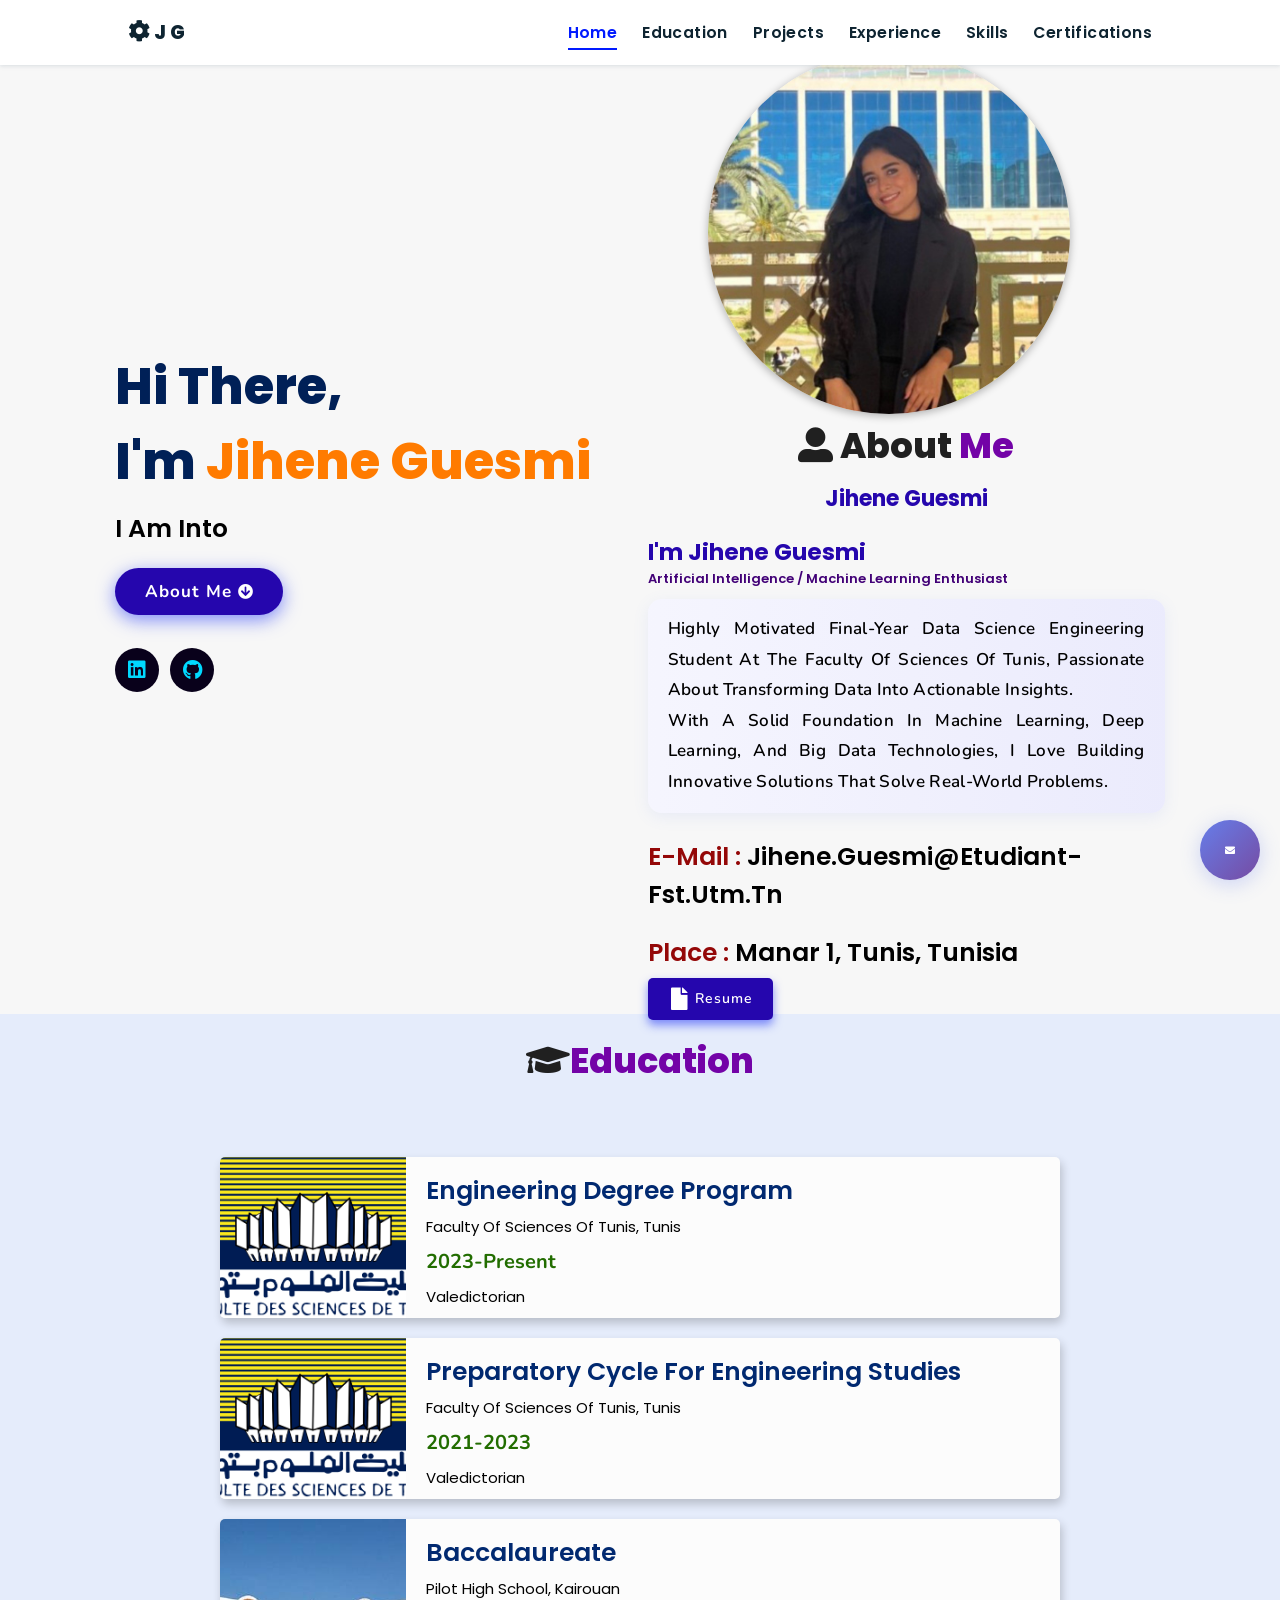
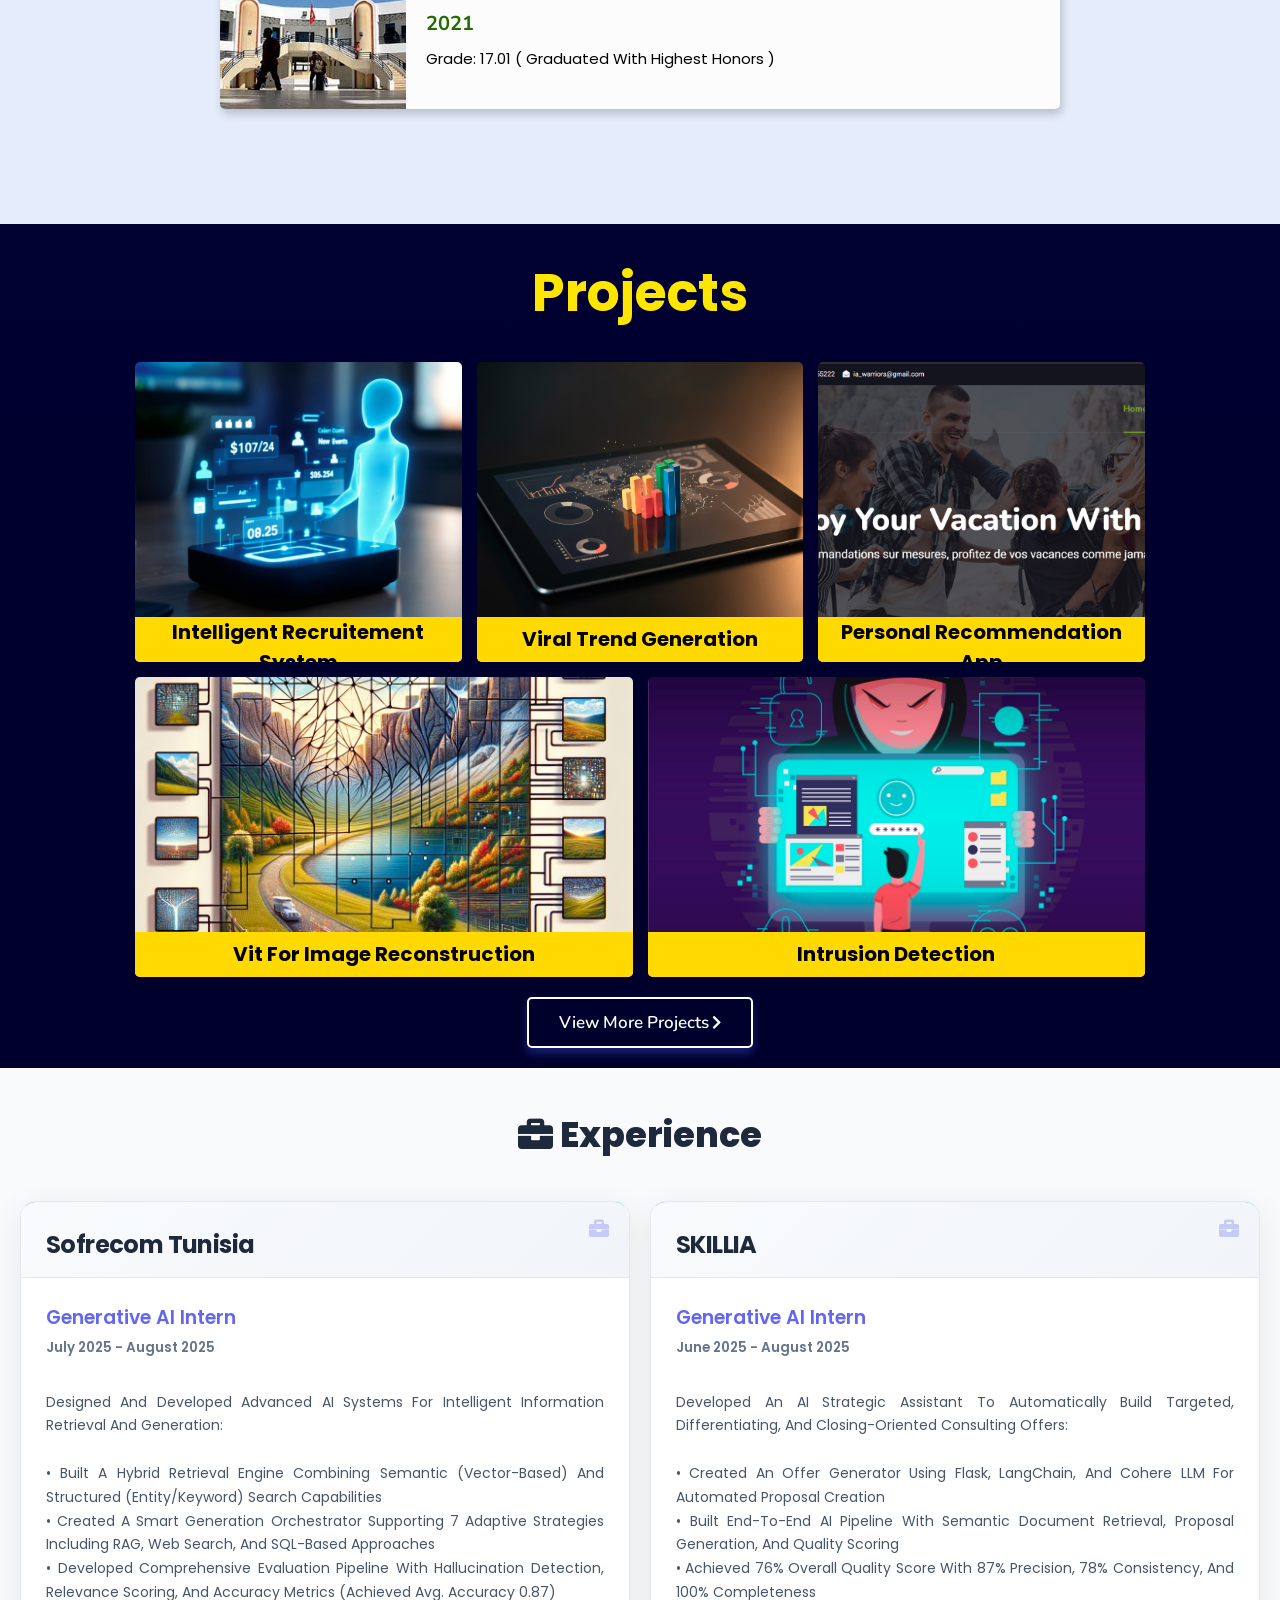
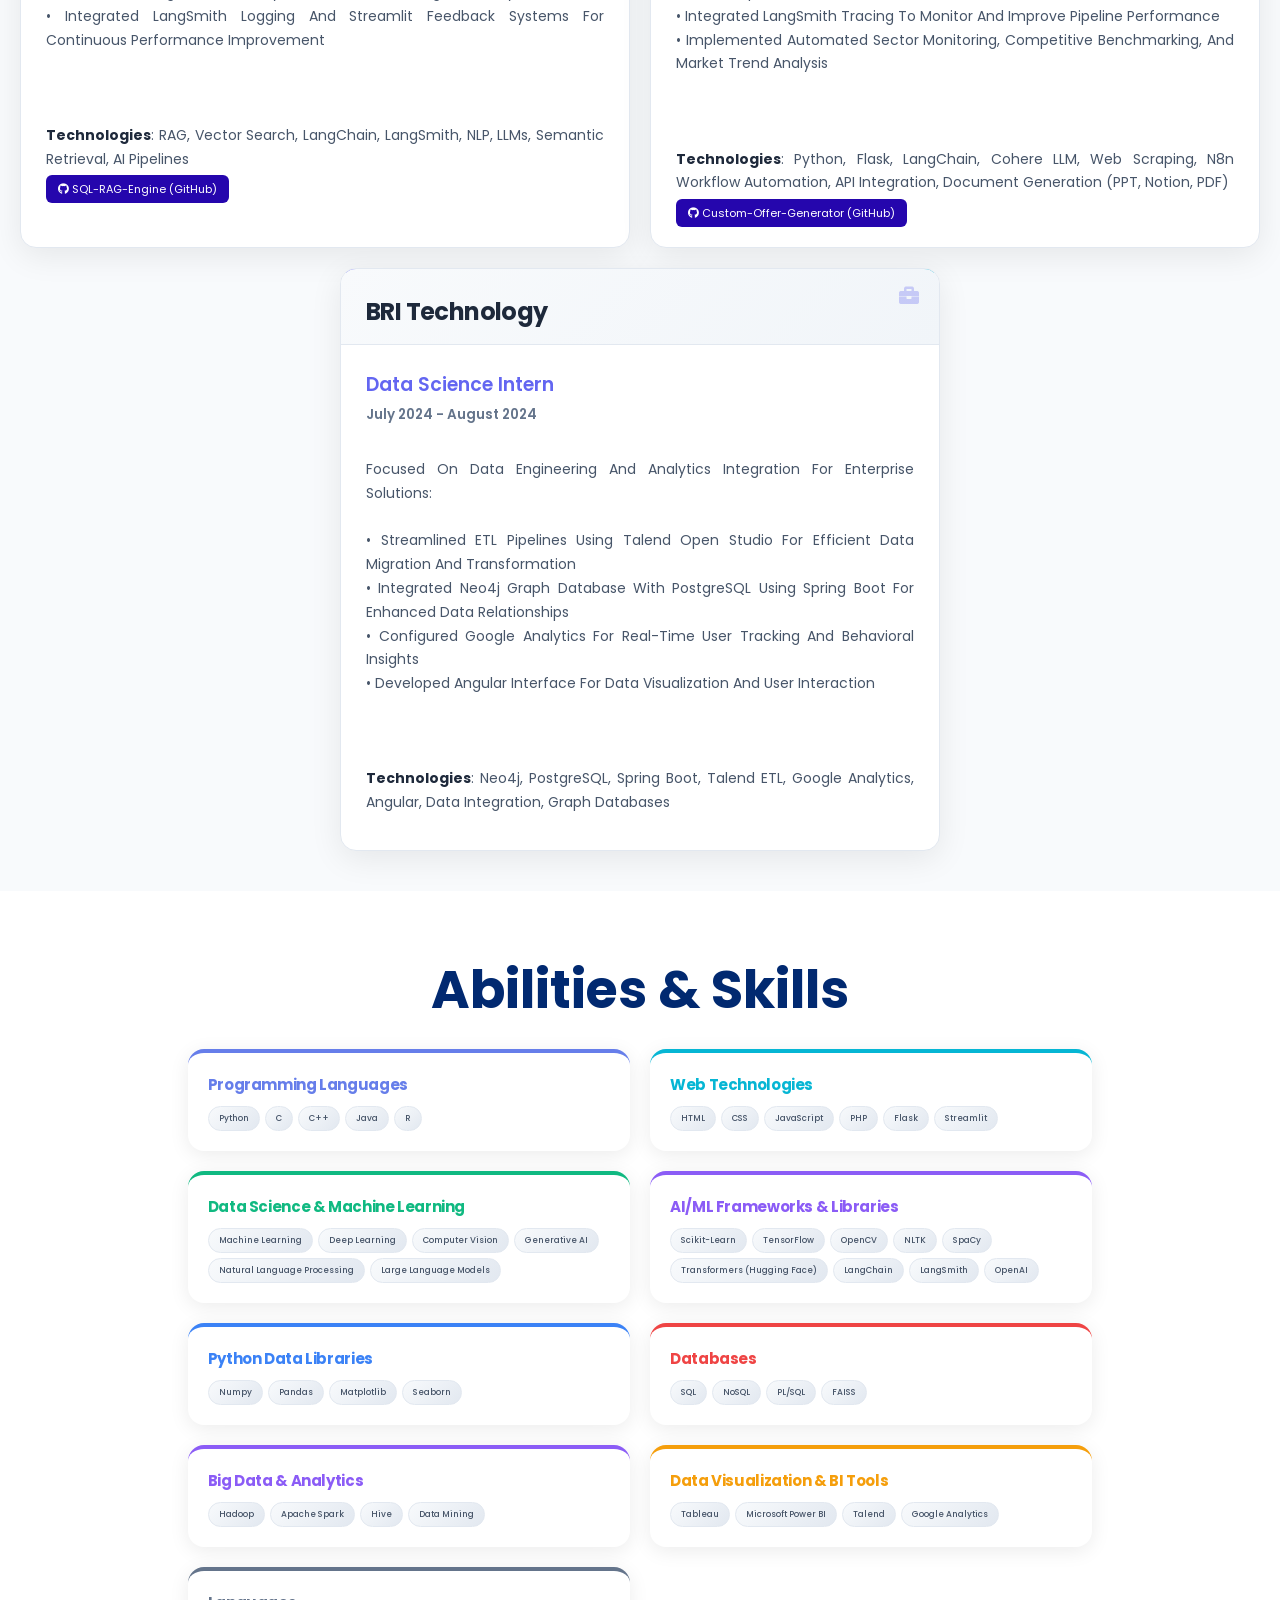
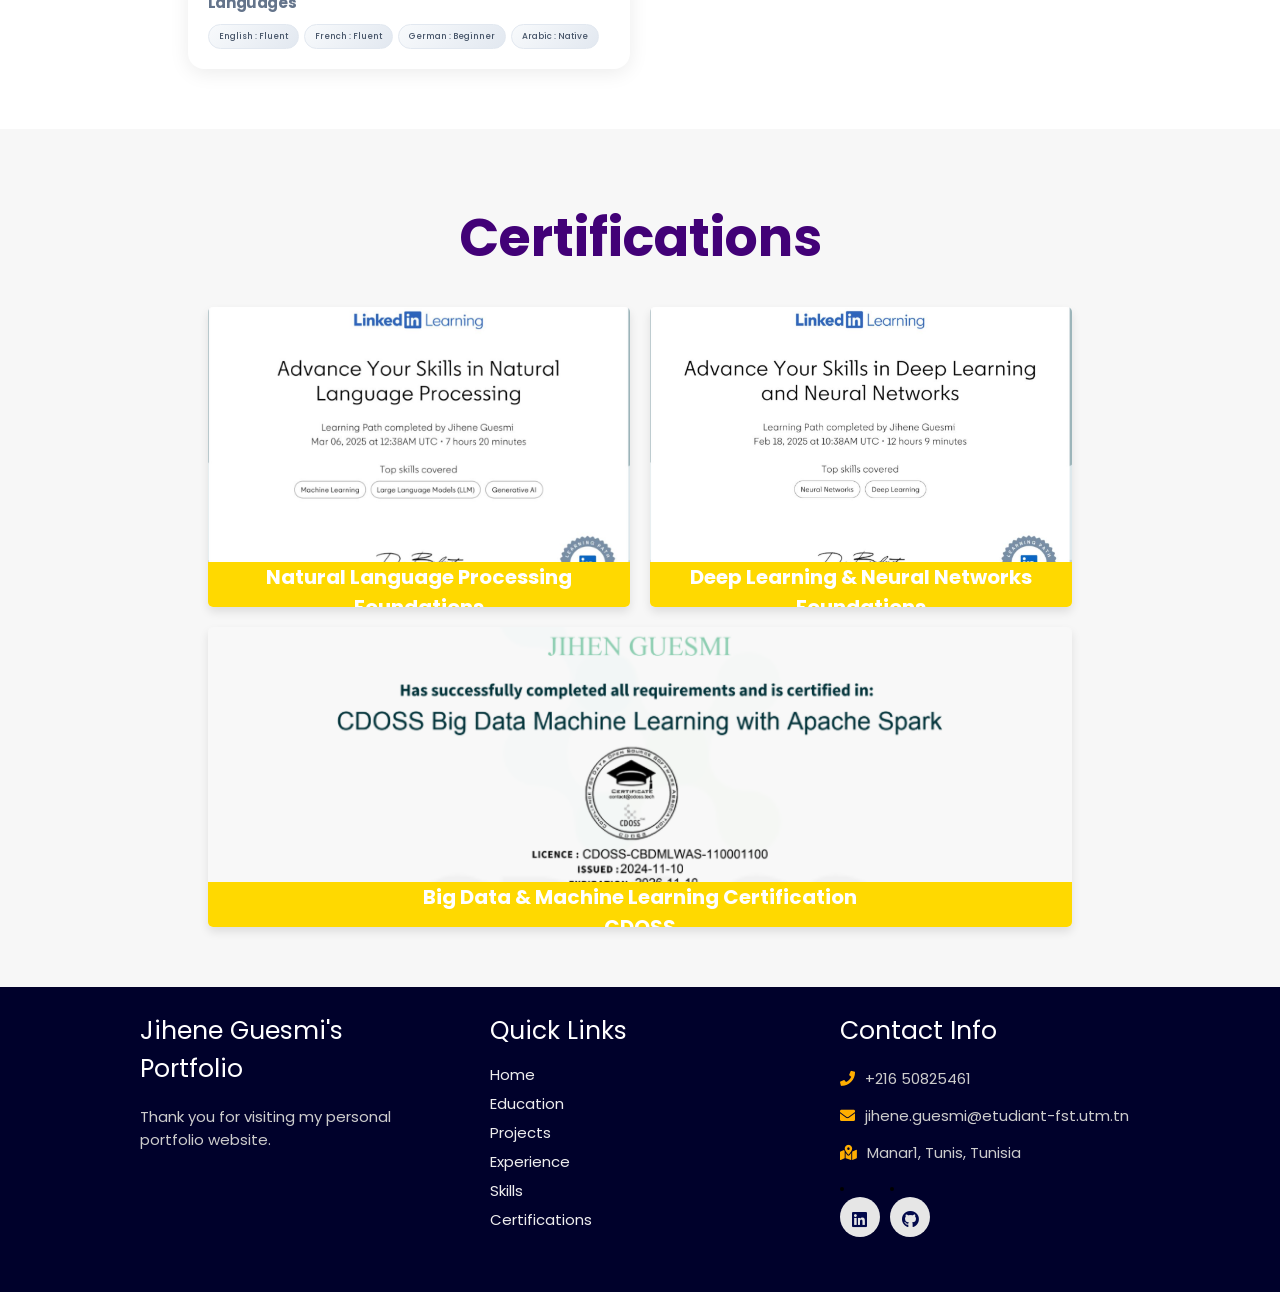
==== index.html @ 0aa4b125 "Initial commit: déploiement du portfolio" ====
<!DOCTYPE html>
<html lang="en">
<head>
    <meta charset="UTF-8">
    <meta http-equiv="X-UA-Compatible" content="IE=edge">
    <meta name="viewport" content="width=device-width, initial-scale=1.0">
    <meta name="keywords" content="jihene, portfolio, guesmi,Machine Learning , personal portfolio lifecodes, portfolio design, portfolio website, personal portfolio" />

    <link rel="stylesheet" href="./assets/css/style.css">     <!-- Custom CSS -->
    <link rel="stylesheet" href="https://cdnjs.cloudflare.com/ajax/libs/font-awesome/5.15.3/css/all.min.css" integrity="sha512-iBBXm8fW90+nuLcSKlbmrPcLa0OT92xO1BIsZ+ywDWZCvqsWgccV3gFoRBv0z+8dLJgyAHIhR35VZc2oM/gI1w==" crossorigin="anonymous" referrerpolicy="no-referrer" />
    <link id='favicon' rel="shortcut icon" href="./assets/images/hero.jpg" type="image/x-png">
    <title>Jihene Guesmi's Portfolio</title>
</head>



<!-- Google tag (gtag.js) Starts -->
<script async src="https://www.googletagmanager.com/gtag/js?id=G-JNBQXGQJJF"></script>
<script>
  window.dataLayer = window.dataLayer || [];
  function gtag(){dataLayer.push(arguments);}
  gtag('js', new Date());

  gtag('config', 'G-JNBQXGQJJF');
</script>
</head>
<body oncontextmenu="return false">
<!-- Google tag (gtag.js) Ends -->



<!-- navbar starts -->
<header>
  <a href="#" class="logo"><i class="fas fa-cog fa-pulse"></i> J G</a>
        <div id="menu" class="fas fa-bars"></div>
        <nav class="navbar">
            <ul>
            <li><a class="active" href="#home">Home</a></li>
            <li><a href="#education">Education</a></li>
            <li><a href="#projects">Projects</a></li>
            <li><a href="#experience">Experience</a></li>
            <li><a href="#skills">Skills</a></li>
            <li><a href="#certifications">Certifications</a></li>
            </ul>
        </nav>
</header>


<br><br>
<!-- hero section starts -->
<section class="home" id="home">
    <div id="particles-js"></div>
    <div class="content">
    <h2>Hi There,<br/> I'm<span> Jihene Guesmi</span></h2>
    <p>i am into <span class="typing-text"></span></p>
    <a href="#about" class="btn"><span>About Me</span>
      <i class="fas fa-arrow-circle-down"></i>
    </a>
    <div class="socials">
        <ul class="social-icons">
          <li><a class="linkedin" aria-label="LinkedIn" href="https://www.linkedin.com/in/jihene-guesmi-738944259/" target="_blank"><i class="fab fa-linkedin"></i></a></li> 
          <li><a class="github" aria-label="GitHub" href= "https://github.com/jiheneguesmi" target="_blank"><i class="fab fa-github"></i></a></li>
        </ul>
      </div>
    </div>
    <div class="floating-contact">
    <i class="fas fa-envelope"></i>
</div>
<div class="image">
    <img draggable="false" class="tilt" src="./assets/images/jihene.jpg" alt="Jihene Guesmi>
</div>
</section>
<!-- hero section ends -->



<!-- about section starts -->
<section class="about" id="about">
    <h2 class="heading"><i class="fas fa-user-alt"></i> About <span>Me</span></h2>
    <div class="row">
    <div class="image" style="display: flex; flex-direction: column; align-items: center;">
        <img draggable="false" class="tilt" src="./assets/images/hero.jpg" alt="" style="margin-bottom: 1rem;">
        <span class="fullname" style="font-size:2.2rem; font-weight:700; color:#2506ad; margin-bottom:1rem;">Jihene Guesmi</span>
    </div>
    <div class="content" style="display: flex; flex-direction: column;">
        <!-- Retirer le premier bouton Resume ici -->
        <h3 style="font-size:2.3rem; font-weight:700; color:#2506ad;">I'm <span>Jihene Guesmi</span></h3>
        <span class="tag" style="font-size:1.3rem; color:#420177; font-weight:600; margin-bottom:1rem;">Artificial Intelligence / Machine Learning Enthusiast</span>
        <p style="font-size:1.7rem; font-family:'Nunito',sans-serif; font-weight:600; text-align:justify; line-height:1.8; background:linear-gradient(90deg,rgba(245,245,255,0.9),rgba(230,230,255,0.7)); border-radius:14px; padding:1.5rem 2rem; box-shadow:0 4px 16px rgba(102,126,234,0.10); letter-spacing:0.02em;">
          Highly motivated final-year Data Science Engineering student at the Faculty of Sciences of Tunis, passionate about transforming data into actionable insights.<br>
          With a solid foundation in Machine Learning, Deep Learning, and Big Data technologies, I love building innovative solutions that solve real-world problems.
        </p>
        <div class="box-container" style="margin-top:1.5rem;">
            <div class="box">
              <p><span> E-mail : </span> jihene.guesmi@etudiant-fst.utm.tn</p>
              <p><span> Place : </span>Manar 1, Tunis, Tunisia</p>
              <div class="resumebtn" style="display: flex; justify-content: flex-start; align-items: center; margin-top: 1.2rem;">
                  <a href="./assets/pdf/JiheneGuesmi.pdf" target="_blank" class="btn" style="display: flex; align-items: center; gap: 0.7rem; padding: 1rem 2rem;">
                      <i class="fas fa-file" style="font-size: 2.2rem;"></i>
                      <span style="font-size:1.4rem;">Resume</span>
                  </a>
              </div>
            </div>
        </div>
    </div>
    </div>
</section>
<!-- about section ends -->



<!-- education section starts -->
<section class="education" id="education">
  <h1 class="heading"><i class="fas fa-graduation-cap"></i><span>Education</span></h1>
  <div class="box-container">

    <div class="box"><div class="image"><img src="./assets/images/educat/FST.png" alt=""></div><div class="content">
    <h3> Engineering Degree Program</h3><p> Faculty of Sciences of Tunis, Tunis</p>
    <h4>2023-Present</h4><p>Valedictorian</p></div></div>

    <div class="box"><div class="image"><img src="./assets/images/educat/FST.png" alt=""></div><div class="content">
    <h3>Preparatory Cycle for Engineering Studies</h3><p> Faculty of Sciences of Tunis, Tunis</p>
    <h4>2021-2023</h4><p>Valedictorian</p></div></div>
    
    <div class="box"><div class="image"><img src="./assets/images/educat/lpk2.jpg" alt=""></div><div class="content">
    <h3> Baccalaureate</h3><p>Pilot high school, Kairouan</p>
    <h4>2021</h4><p>Grade: 17.01 ( Graduated with Highest Honors )</p></div></div>

  </div>
</section>
<!-- education section ends -->



<!-- PROJECT SECTION STARTS -->
<section class="work", id="projects">
  <div class="container">
    <div class="heading">
      <h2><span>Projects</span></h2>
    </div>
    <div class="box-container">

      <!--Project-1-->
      <div class="box"><a href="https://github.com/jiheneguesmi/Intelligent-Recruitement-System" target="_blank">
      <img src=".\assets\images\projects\recruitement.jpg"alt=""></a><div class="content"><div class="tag">
      <h3>Intelligent Recruitement System</h3></div></div></div>



      
      <!--Project-9-->
      <div class="box"><a href="https://github.com/jiheneguesmi/trend_analysis"target="_blank">
      <img src=".\assets\images\projects\trend analysis.jpg" alt=""></a><div class="content"><div class="tag">
      <h3>Viral Trend Generation</h3></div></div></div>

            
      <!--Project-9-->
      <div class="box"><a href="https://github.com/jiheneguesmi/AI-powered-personal-recommendation-app" target="_blank">
        <img src=".\assets\images\projects\tourism.jpg" alt=""></a><div class="content"><div class="tag">
        <h3>Personal Recommendation app</h3></div></div></div>

      <!--Project-9-->
      <div class="box"><a href="https://github.com/jiheneguesmi/Vit-for-Image-Reconstruction" target="_blank">
        <img src=".\assets\images\projects\vit.jpg" alt=""></a><div class="content"><div class="tag">
        <h3>Vit for Image Reconstruction</h3></div></div></div>

      <!--Project-9-->
      <div class="box"><a href="https://github.com/jiheneguesmi/Intrusion-Detection-CIC-IDS2017" target="_blank">
        <img src=".\assets\images\projects\intrusion detection.jpg" alt=""></a><div class="content"><div class="tag">
        <h3>Intrusion Detection</h3></div></div></div>

    </div>
    <div class="viewall">
      <a href="https://github.com/jiheneguesmi"  target="_blank" class="btn"><span>View More Projects</span><i class="fas fa-chevron-right"></i></a>
    </div>
  </div>
</section>
<!-- work project section ends -->



<!-- Enhanced experience section with side-by-side layout -->
<section class="experience" id="experience">
  <h2 class="heading"><i class="fas fa-briefcase"></i> Experience </h2>
  
  <!-- Top Row - Side by Side -->
  <div class="experience-grid">
    <!-- Sofrecom Tunisia -->
    <div class="experience-card">
      <div class="content">
        <div class="tag">
          <h2>Sofrecom Tunisia</h2>
        </div>
        <div class="desc">
          <h3>Generative AI Intern</h3>
          <p>July 2025 - August 2025</p>
          <br>
          <p>Designed and developed advanced AI systems for intelligent information retrieval and generation:

• Built a hybrid retrieval engine combining semantic (vector-based) and structured (entity/keyword) search capabilities
• Created a smart generation orchestrator supporting 7 adaptive strategies including RAG, web search, and SQL-based approaches  
• Developed comprehensive evaluation pipeline with hallucination detection, relevance scoring, and accuracy metrics (achieved avg. accuracy 0.87)
• Integrated LangSmith logging and Streamlit feedback systems for continuous performance improvement

<br><br><b>Technologies</b>: RAG, Vector Search, LangChain, LangSmith, NLP, LLMs, Semantic Retrieval, AI Pipelines</p>
            <div style="margin-top:1rem;">
              <a href="https://github.com/jiheneguesmi/SQL-RAG-Engine" target="_blank" class="btn" style="font-size:1.1rem; padding:0.6rem 1.2rem; background:#2506ad; color:#fff; border-radius:6px; text-decoration:none;">
                <i class="fab fa-github"></i> SQL-RAG-Engine (GitHub)
              </a>
            </div>
        </div>
      </div>
    </div>

    <!-- SKILLIA -->
    <div class="experience-card">
      <div class="content">
        <div class="tag">
          <h2>SKILLIA</h2>
        </div>
        <div class="desc">
          <h3>Generative AI Intern</h3>
          <p>June 2025 - August 2025</p>
          <br>
          <p>Developed an AI Strategic Assistant to automatically build targeted, differentiating, and closing-oriented consulting offers:

• Created an Offer Generator using Flask, LangChain, and Cohere LLM for automated proposal creation
• Built end-to-end AI pipeline with semantic document retrieval, proposal generation, and quality scoring
• Achieved 76% overall quality score with 87% Precision, 78% Consistency, and 100% Completeness
• Integrated LangSmith tracing to monitor and improve pipeline performance
• Implemented automated sector monitoring, competitive benchmarking, and market trend analysis

<br><br><b>Technologies</b>: Python, Flask, LangChain, Cohere LLM, Web Scraping, N8n Workflow Automation, API Integration, Document Generation (PPT, Notion, PDF)</p>
            <div style="margin-top:1rem;">
              <a href="https://github.com/jiheneguesmi/Custom-offer-generator" target="_blank" class="btn" style="font-size:1.1rem; padding:0.6rem 1.2rem; background:#2506ad; color:#fff; border-radius:6px; text-decoration:none;">
                <i class="fab fa-github"></i> Custom-offer-generator (GitHub)
              </a>
            </div>
        </div>
      </div>
    </div>
  </div>

  <!-- Bottom Row - Centered -->
  <div class="experience-center">
    <div class="experience-card centered">
      <div class="content">
        <div class="tag">
          <h2>BRI Technology</h2>
        </div>
        <div class="desc">
          <h3>Data Science Intern</h3>
          <p>July 2024 - August 2024</p>
          <br>
          <p>Focused on data engineering and analytics integration for enterprise solutions:

• Streamlined ETL pipelines using Talend Open Studio for efficient data migration and transformation
• Integrated Neo4j graph database with PostgreSQL using Spring Boot for enhanced data relationships
• Configured Google Analytics for real-time user tracking and behavioral insights
• Developed Angular interface for data visualization and user interaction

<br><br><b>Technologies</b>: Neo4j, PostgreSQL, Spring Boot, Talend ETL, Google Analytics, Angular, Data Integration, Graph Databases</p>
        </div>
      </div>
    </div>
  </div>
</section>





<!-- Skills Section Starts -->
<section class="skills" id="skills">
  <div class="container" style="display: flex; flex-direction: column; align-items: center;">
    <div class="heading" style="text-align: center;">
      <h2 style="text-align: center;">Abilities <span>&</span> Skills</h2>
    </div>
    <div class="skills-matrix" style="width:100%;margin-top:2rem;">
      
      <!-- Programming Languages -->
      <div class="skill-category programming">
        <h3 style="color:#667eea;font-size:1.5rem;margin-bottom:1rem;">Programming Languages</h3>
        <div class="skill-list">
          <span class="skill-item">Python</span>
          <span class="skill-item">C</span>
          <span class="skill-item">C++</span>
          <span class="skill-item">Java</span>
          <span class="skill-item">R</span>
        </div>
      </div>

      <!-- Web Technologies -->
      <div class="skill-category tools" style="border-top-color:#06b6d4;">
        <h3 style="color:#06b6d4;font-size:1.5rem;margin-bottom:1rem;">Web Technologies</h3>
        <div class="skill-list">
          <span class="skill-item">HTML</span>
          <span class="skill-item">CSS</span>
          <span class="skill-item">JavaScript</span>
          <span class="skill-item">PHP</span>
          <span class="skill-item">Flask</span>
          <span class="skill-item">Streamlit</span>
        </div>
      </div>

      <!-- Data Science & Machine Learning -->
      <div class="skill-category data-science">
        <h3 style="color:#10b981;font-size:1.5rem;margin-bottom:1rem;">Data Science & Machine Learning</h3>
        <div class="skill-list">
          <span class="skill-item">Machine Learning</span>
          <span class="skill-item">Deep Learning</span>
          <span class="skill-item">Computer Vision</span>
          <span class="skill-item">Generative AI</span>
          <span class="skill-item">Natural Language Processing</span>
          <span class="skill-item">Large Language Models</span>
        </div>
      </div>

      <!-- AI/ML Frameworks & Libraries -->
      <div class="skill-category programming" style="border-top-color:#8b5cf6;">
        <h3 style="color:#8b5cf6;font-size:1.5rem;margin-bottom:1rem;">AI/ML Frameworks & Libraries</h3>
        <div class="skill-list">
          <span class="skill-item">Scikit-Learn</span>
          <span class="skill-item">TensorFlow</span>
          <span class="skill-item">OpenCV</span>
          <span class="skill-item">NLTK</span>
          <span class="skill-item">SpaCy</span>
          <span class="skill-item">Transformers (Hugging Face)</span>
          <span class="skill-item">LangChain</span>
          <span class="skill-item">LangSmith</span>
          <span class="skill-item">OpenAI</span>
        </div>
      </div>

      <!-- Python Data Libraries -->
      <div class="skill-category programming" style="border-top-color:#3b82f6;">
        <h3 style="color:#3b82f6;font-size:1.5rem;margin-bottom:1rem;">Python Data Libraries</h3>
        <div class="skill-list">
          <span class="skill-item">Numpy</span>
          <span class="skill-item">Pandas</span>
          <span class="skill-item">Matplotlib</span>
          <span class="skill-item">Seaborn</span>
        </div>
      </div>

      <!-- Databases -->
      <div class="skill-category databases">
        <h3 style="color:#ef4444;font-size:1.5rem;margin-bottom:1rem;">Databases</h3>
        <div class="skill-list">
          <span class="skill-item">SQL</span>
          <span class="skill-item">NoSQL</span>
          <span class="skill-item">PL/SQL</span>
          <span class="skill-item">FAISS</span>
        </div>
      </div>

      <!-- Big Data & Analytics -->
      <div class="skill-category tools" style="border-top-color:#8b5cf6;">
        <h3 style="color:#8b5cf6;font-size:1.5rem;margin-bottom:1rem;">Big Data & Analytics</h3>
        <div class="skill-list">
          <span class="skill-item">Hadoop</span>
          <span class="skill-item">Apache Spark</span>
          <span class="skill-item">Hive</span>
          <span class="skill-item">Data Mining</span>
        </div>
      </div>

      <!-- Data Visualization & BI Tools -->
      <div class="skill-category tools">
        <h3 style="color:#f59e0b;font-size:1.5rem;margin-bottom:1rem;">Data Visualization & BI Tools</h3>
        <div class="skill-list">
          <span class="skill-item">Tableau</span>
          <span class="skill-item">Microsoft Power BI</span>
          <span class="skill-item">Talend</span>
          <span class="skill-item">Google Analytics</span>
        </div>
      </div>

      <!-- Languages -->
      <div class="skill-category databases" style="border-top-color:#64748b;">
        <h3 style="color:#64748b;font-size:1.5rem;margin-bottom:1rem;">Languages</h3>
        <div class="skill-list">
          <span class="skill-item">English : Fluent</span>
          <span class="skill-item">French : Fluent</span>
          <span class="skill-item">German : Beginner</span>
          <span class="skill-item">Arabic : Native</span>
        </div>
      </div>

    </div>
  </div>
</section>
<!-- skills section ends -->
<!-- certifications section starts -->
<section class="skills work certification" id="certifications">
  <div class="container">
    <div class="heading">
      <h2>certifications</h2>
    </div>
    <div class="box-container" style="display: flex; flex-wrap: wrap; gap: 2rem; justify-content: center;">
      <!--Certification 1-->
      <div class="box">
        <a href="https://www.linkedin.com/learning/certificates/9f26e91c3cee7f1159289b1be3dbebd06b52930a010faca6758e50474857df27?u=2153100" target="_blank">
          <img src=".\assets\images\NLP.png" alt="NLP">
        </a>
        <div class="content">
          <div class="tag">
            <h3>Natural Language Processing Foundations<br>LinkedIn Learning</h3>
          </div>
        </div>
      </div>
      <!--Certification 2-->
      <div class="box">
        <a href="https://www.linkedin.com/learning/certificates/c7b5ffead3f75844a4c30079a19d2712befa943c8db8caff0599a89ea7111cc0?u=2153100" target="_blank">
          <img src=".\assets\images\DL and NN.png" alt="DL and NN">
        </a>
        <div class="content">
          <div class="tag">
            <h3>Deep Learning & Neural Networks Foundations<br>LinkedIn Learning</h3>
          </div>
        </div>
      </div>
      <!--Certification 3-->
      <div class="box">
        <a href="https://mail.google.com/mail/u/0/#search/cdoss/FMfcgzQXKDZnsSjtXdvxgPwvSZtkSRxG?projector=1&messagePartId=0.1" target="_blank">
          <img src=".\assets\images\cdoss.png" alt="Big Data ML">
        </a>
        <div class="content">
          <div class="tag">
            <h3>Big Data & Machine Learning Certification<br>CDOSS</h3>
          </div>
        </div>
      </div>
    </div>
  </div>
</section>
<!-- certifications section ends -->

<!-- footer section starts -->
<section class="footer">

  <div class="box-container">

      <div class="box">
          <h3>Jihene Guesmi's Portfolio</h3>
          <p>Thank you for visiting my personal portfolio website. <br/> <br/>  </p>
      </div>

      <div class="box">
          <h3>quick links</h3>
          <a class="active" href="#home">Home</a>
          <a href="#education">Education</a>
          <a href="#projects">Projects</a>
          <a href="#experience">Experience</a>
          <a href="#skills">Skills</a>
          <a href="#certifications">Certifications</a>
      </div>
      
      <div class="box">
          <h3>contact info</h3>
          <p> <i class="fas fa-phone"></i>+216 50825461</p>
          <p> <i class="fas fa-envelope"></i>jihene.guesmi@etudiant-fst.utm.tn</p>
          <p> <i class="fas fa-map-marked-alt"></i>Manar1, Tunis, Tunisia</p>
          <div class="share">
            <li><a class="linkedin" aria-label="LinkedIn" href="https://www.linkedin.com/in/jihene-guesmi-738944259/" target="_blank"><i class="fab fa-linkedin"></i></a></li> 
            <li><a class="github" aria-label="GitHub" href= "https://github.com/jiheneguesmi" target="_blank"><i class="fab fa-github"></i></a></li>
            
          </div>
      </div>
  </div>
</section>
<!-- footer section ends -->



<!-- scroll top btn -->
<a href="#home" aria-label="ScrollTop" class="fas fa-angle-up" id="scroll-top"></a>
<!-- scroll back to top -->


<!-- ==== ALL MAJOR JAVASCRIPT CDNS STARTS ==== -->
<!-- jquery cdn -->
<script src="https://cdnjs.cloudflare.com/ajax/libs/jquery/3.6.0/jquery.min.js" integrity="sha512-894YE6QWD5I59HgZOGReFYm4dnWc1Qt5NtvYSaNcOP+u1T9qYdvdihz0PPSiiqn/+/3e7Jo4EaG7TubfWGUrMQ==" crossorigin="anonymous" referrerpolicy="no-referrer"></script>

<!-- typed.js cdn -->
<script src="https://cdnjs.cloudflare.com/ajax/libs/typed.js/2.0.5/typed.min.js" integrity="sha512-1KbKusm/hAtkX5FScVR5G36wodIMnVd/aP04af06iyQTkD17szAMGNmxfNH+tEuFp3Og/P5G32L1qEC47CZbUQ==" crossorigin="anonymous" referrerpolicy="no-referrer"></script>

<!-- particle.js links -->
<script src="./assets/js/particles.min.js"></script>
<script src="./assets/js/app.js"></script>

<!-- vanilla tilt.js links -->
<script src="https://cdnjs.cloudflare.com/ajax/libs/vanilla-tilt/1.7.0/vanilla-tilt.min.js" integrity="sha512-SttpKhJqONuBVxbRcuH0wezjuX+BoFoli0yPsnrAADcHsQMW8rkR84ItFHGIkPvhnlRnE2FaifDOUw+EltbuHg==" crossorigin="anonymous" referrerpolicy="no-referrer"></script>

<!-- scroll reveal anim -->
<script src="https://unpkg.com/scrollreveal"></script>

<script
      type="text/javascript"
      src="https://cdn.jsdelivr.net/npm/emailjs-com@3/dist/email.min.js"
    ></script>

<!-- ==== ALL MAJOR JAVASCRIPT CDNS ENDS ==== -->

<script src="./assets/js/script.js"></script>

</body>
</html>
</html>
<script src="./assets/js/script.js"></script>

</body>
</html>
</html>
---- assets/css/style.css ----
@import url("https://fonts.googleapis.com/css2?family=Poppins:wght@400;600;700&display=swap");
@import url("https://fonts.googleapis.com/css2?family=Nunito:ital,wght@0,300;0,400;0,600;0,700;1,300;1,400&display=swap");

* {
  margin: 0;
  padding: 0;
  box-sizing: border-box;
  text-decoration: none;
  outline: none;
  border: none;
  text-transform: capitalize;
  transition: all 0.1s linear;
}
html {
  font-size: 62.5%;
  overflow-x: hidden;
  scroll-behavior: smooth;
}
body {
  background: #f7f7f7;
  font-family: "Poppins", sans-serif;
}

*::selection {
  background: #2b3dda;
  color: #fff;
}
.box1{
  width: 300px;
  height : 300px;
}
.certification{
  background: #f7f7f7 !important;
}
.certification h2{
  color:#420177 !important;
}
html {
  font-size: 62.5%;
  overflow-x: hidden;
}
html::-webkit-scrollbar {
  width: 0.8rem;
}
html::-webkit-scrollbar-track {
  background: rgb(235, 202, 245);
}
html::-webkit-scrollbar-thumb {
  background: #420177;
}

/* pre loader start */
.loader-container {
  position: fixed;
  top: 0;
  left: 0;
  z-index: 10000;
  background: #e6eff1;
  display: flex;
  align-items: center;
  justify-content: center;
  height: 100%;
  width: 100%;
}
.loader-container.fade-out {
  top: -120%;
}
/* pre loader end */
.titre{
  font-size: 25px;;
}
/* navbar starts */
header {
  position: fixed;
  top: 0;
  left: 0;
  right: 0;
  z-index: 1000;
  display: flex;
  justify-content: center;
  align-items: center;
  justify-content: space-between;
  padding: 1.7rem 10%;
  height: 6.5rem;
  background-color: #fff;
  box-shadow: 0 1px 4px rgba(146, 161, 176, 0.3);
}
section {
  min-height: 100vh;
  padding: 2rem 9%;
}
.heading {
  font-size: 3.5rem;
  color: rgb(32, 32, 32);
  font-weight: 800;
  text-align: center;
}
.heading span {
  color: rgb(115, 3, 167);
}
header .logo {
  font-size: 1.9rem;
  font-weight: 800;
  text-decoration: none;
  color: #0e2431;
}
header .logo i {
  font-size: 2.2rem;
}
header .logo:hover {
  color: #fc8c05;
}
header .navbar ul {
  list-style: none;
  display: flex;
  justify-content: center;
  align-items: center;
}
header .navbar li {
  margin-left: 2.5rem;
}
header .navbar ul li a {
  font-size: 1.57rem;
  color: #0e2431;
  font-weight: 600;
  text-decoration: none;
  letter-spacing: 0.04rem;
  transition: 0.2s;
}
header .navbar ul li a.active,
header .navbar ul li a:hover {
  color: #011aff;
  border-bottom: 0.2rem solid #011aff;
  padding: 0.5rem 0;
}
/* navbar ends */

/* hamburger icon starts*/
#menu {
  font-size: 3rem;
  cursor: pointer;
  color: rgb(24, 2, 63);
  display: none;
}

.certifications {
  min-height: 90vh;
  background: #fff;;
}
.certifications h2 {
  color:#012970;
}
.certifications .heading span {
  color: #012970;
}
.certifications .container {
  color: #fff;
  border-radius: 1rem;
  padding: 2rem;
  width: 90%;
  margin: auto;
  margin-top: 2rem;
}
@media (max-width: 768px) {
  #menu {
    display: block;
  }
  header .navbar {
    position: fixed;
    top: 6.5rem;
    right: -120%;
    width: 75%;
    height: 100%;
    text-align: left;
    align-items: flex-start;
    background-color: #0e0f31;
  }
  header .navbar ul {
    flex-flow: column;
    padding: 1rem;
  }
  header .navbar ul li {
    text-align: center;
    width: 100%;
    margin: 1rem 0;
    border-radius: 0.5rem;
    width: 26rem;
  }
  header .navbar ul li a {
    display: block;
    padding: 1rem;
    text-align: left;
    color: #ffffff;
    font-size: 2rem;
  }
  header .navbar ul li a.active,
  header .navbar ul li a:hover {
    padding: 1rem;
    color: #fff;
    border-radius: 0.5rem;
    border-bottom: 0.5rem solid #011aff;
  }
  .fa-times {
    transform: rotate(180deg);
  }
  header .navbar.nav-toggle {
    right: 0;
  }
}
/* hamburger icon ends */

/* hero section starts*/
.home {
  position: relative;
  display: flex;
  flex-wrap: wrap;
  gap: 1.5rem;
  min-height: 100vh;
  align-items: center;
}
.home #particles-js {
  position: absolute;
  top: 0;
  left: 0;
  height: 100%;
  width: 100%;
}
.home::before {
  content: "";
  position: absolute;
  top: 0;
  left: 0;
  height: 100%;
  width: 100%;
}
.home .content {
  flex: 1 1 40rem;
  padding-top: 1rem;
  z-index: 1;
}
.home .image {
  flex: 1 1 40rem;
  z-index: 1;
}
.home .image img {
  width: 70%;
  margin-left: 6rem;
  border-radius: 50%;
  box-shadow: 0 2px 8px rgba(0, 0, 0, 0.3);
  cursor: pointer;
}
.home .image img:hover {
  box-shadow: 0 5px 15px rgba(0, 0, 0, 0.5);
}
.home .content h2 {
  font-size: 5rem;
  font-weight: 800;
  color: #002057;
}
.home .content h2 span {
  font-size: 5rem;
  font-weight: 800;
  color: #ff7b00;
}
.home .content p {
  font-size: 2.5rem;
  color: #000;
  font-weight: 600;
  padding: 1rem 0;
}
.home .content p span {
  font-size: 2.5rem;
  color: rgb(148, 8, 8);
  font-weight: 600;
  padding: 1rem 0;
}
.home .btn {
  margin-top: 1rem;
  position: absolute;
  line-height: 0;
  padding: 1.6rem 3rem;
  border-radius: 4em;
  transition: 0.5s;
  color: #fff;
  background: #2506ad;
  box-shadow: 0px 5px 18px rgba(48, 68, 247, 0.6);
  font-family: "Nunito", sans-serif;
}
.home .btn span {
  font-weight: 700;
  font-size: 1.7rem;
  letter-spacing: 0.1rem;
}
.home .btn i {
  margin-left: 0.3rem;
  font-size: 1.5rem;
  transition: 0.3s;
}
.home .btn:hover {
  background: #1a047e;
}
.home .btn:hover i {
  transform: translateX(5px);
}
/* social icons start */
.socials {
  position: relative;
  margin-top: 9rem;
}
.socials .social-icons {
  padding-left: 0;
  margin-bottom: 0;
  list-style: none;
}
.socials .social-icons li {
  display: inline-block;
  margin-bottom: 14px;
}
.social-icons a {
  font-size: 2rem;
  display: inline-block;
  line-height: 44px;
  color: #00d9ff;
  background-color: #09011b;
  width: 44px;
  height: 44px;
  text-align: center;
  margin-right: 8px;
  border-radius: 100%;
  -webkit-transition: all 0.2s linear;
  -o-transition: all 0.2s linear;
  transition: all 0.2s linear;
}
.social-icons a:active,
.social-icons a:focus,
.social-icons a:hover {
  color: #fff;
  background-color: #0685da;
}
.social-icons a.github:hover {
  background-color: #0e0e0e;
}
.social-icons a.twitter:hover {
  background-color: #00aced;
}
.social-icons a.linkedin:hover {
  background-color: #007bb6;
}
.social-icons a.dev:hover {
  background-color: #070707;
}
.social-icons a.instagram:hover {
  background-color: #ee00da;
}
/* social icons end */

/* hero media queries starts*/
@media (max-width: 450px) {
  .home .btn {
    margin: 4rem 0;
  }
  .socials {
    margin-top: 12rem;
  }
  .home .image img {
    margin-top: -12rem;
  }
  .home .content p {
    font-size: 2.2rem;
  }
  .home .content p span {
    font-size: 2.2rem;
  }
}
/* hero media queries ends*/
/* hero section end */

/* about section starts */
.about {
  background: rgb(255, 255, 255);
}
.about .row {
  display: flex;
  flex-direction: row;
  gap: 2rem;
  flex-wrap: wrap;
  padding: 4rem;
}
.about .row .image {
  text-align: center;
  flex: 1 1 35rem;
}
.about .row .image img {
  margin: 4rem;
  width: 30rem;
  height: auto;
  border-radius: 5%;
  transition: 0.3s;
  cursor: pointer;
}
.about .row .image img:hover {
  mix-blend-mode: normal;
}
.about .row .content {
  flex: 1 1 45rem;
  padding: 3rem;
}
.about .row .content h3 {
  color: rgb(27, 27, 27);
  font-size: 3.0rem;
}
.about .row .content h3 span {
  color:#2506ad;
}
.about .row .content .tag {
  font-size: 1.4rem;
  color: #020133;
  font-weight: 600;
  margin-top: 1rem;
}
.about .row .content p {
  font-size: 1.8rem;
  margin-top: 1.5rem;
  font-family: "Nunito";
  font-weight: 600;
  text-transform: none;
  text-align: justify;
  text-justify: inter-word;
}
.about .row .content .box-container {
  display: flex;
  flex-wrap: wrap;
  gap: 1.5rem;
  font-family: "Nunito";
  font-weight: 600;
}
.about .row .content .box-container .box p {
  text-transform: none;
}
.about .row .content .box-container .box p span {
  color: #011aff;
}
.resumebtn {
  margin-top: 6rem;
}
.resumebtn .btn {
  padding: 1.7rem 3rem;
  border-radius: 0.5em;
  transition: 0.3s;
  color: #fff;
  background: #2506ad;
  box-shadow: 0px 5px 10px rgba(48, 68, 247, 0.6);
  font-family: "Nunito", sans-serif;
}
.resumebtn .btn span {
  font-weight: 600;
  font-size: 1.8rem;
  letter-spacing: 0.1rem;
}
.resumebtn .btn i {
  margin-left: 0.3rem;
  font-size: 1.2rem;
  transition: 0.3s;
}
.resumebtn .btn:hover {
  background: #1a047e;
}
.resumebtn .btn:hover i {
  transform: translateX(5px);
}
/* about media queries starts*/
@media screen and (max-width: 600px) {
  .about .row .image {
    margin-top: 2rem;
  }
  .about .row .image img {
    margin: 0 auto;
    width: 80%;
    mix-blend-mode: normal;
  }
  .about .row {
    padding: 0.5rem;
    margin-bottom: 7rem;
  }
  .about .row .content {
    padding: 1rem;
  }
  .about .row .content .box-container {
    gap: 0;
  }
}
/* about media queries ends*/
/* about section ends */

/* skills section starts */
.skills {
  min-height: 90vh;
  background: #fff;;
}
.skills h2 {
  color:#012970;
}
.skills .heading span {
  color: #012970;
}
.skills .container {
  color: #fff;
  border-radius: 1rem;
  padding: 2rem;
  width: 90%;
  margin: auto;
  margin-top: 2rem;
}
        .skill-category h3 {
          font-size: 2.2rem;
          font-weight: 700;
          color: #0f172a;
          letter-spacing: -0.025em;
          flex: 1;
        }

        .skill-list {
          display: flex;
          flex-wrap: wrap;
          gap: 1.2rem;
        }

.skill-item {
          background: linear-gradient(135deg, #f8fafc 0%, #f1f5f9 100%);
          color: #334155;
          padding: 1.2rem 2rem;
          border-radius: 25px;
          font-size: 1.4rem;
          font-weight: 600;
          border: 1px solid #e2e8f0;
          transition: all 0.25s ease;
          position: relative;
          overflow: hidden;
          cursor: default;
        }

.skill-item:hover {
  background: linear-gradient(135deg, #667eea 0%, #764ba2 100%);
  color: white;
  transform: translateY(-2px);
}
.skill-list {
  display: flex;
  flex-wrap: wrap;
  gap: 0.5rem;
  margin-top: 1rem;
}
/* skills media queries starts*/
@media screen and (max-width: 600px) {
  .skills .container {
    padding: 0;
    margin: 0;
  }
  .skills .container .row {
    grid-template-columns: repeat(2, 1fr);
    margin: 1rem;
    padding: 2rem 0.2rem 2rem 0.2rem;
    gap: 1rem;
  }
  .skills .container {
    margin-top: 5px;
    width: 100%;
  }
}
@media (max-width: 1200px) {
  .skills-matrix {
    grid-template-columns: repeat(2, 1fr);
  }
}
@media (max-width: 900px) {
  .skills-matrix {
    grid-template-columns: 1fr;
  }
}
/* skills media queries ends*/
/* skills section ends */

/* education section starts */
.education {
  background: #e5ecfb;
  min-height: 90vh;
}
.education .qoute {
  font-size: 1.5rem;
  text-align: center;
  font-family: "Nunito", sans-serif;
  font-weight: 600;
  margin-top: 0.5rem;
}
.education .box-container {
  display: flex;
  flex-wrap: wrap;
  justify-content: center;
  align-items: center;
  flex-direction: column;
  padding-bottom: 5rem;
  padding-top: 5rem;
}
.education .box-container .box {
  display: flex;
  flex-direction: row;
  width: 80%;
  border-radius: 0.5rem;
  box-shadow: 0.2rem 0.5rem 1rem rgba(0, 0, 0, 0.2);
  text-align: center;
  position: relative;
  margin-top: 2rem;
  overflow: hidden;
  transition: 0.3s;
  background: rgb(252, 252, 252);
}
.education .box-container .box:hover {
  transform: scale(1.03);
  box-shadow: 1rem 0.5rem 1.2rem rgba(0, 0, 0, 0.3);
}
.education .box-container .box .image {
  flex: 1 1 20rem;
  width: 100%;
}
.education .box-container .box img {
  object-fit: cover;
  position: relative;
  width: 100%;
  height: 100%;
}
.education .box-container .box .content {
  position: relative;
  display: flex;
  flex-direction: column;
  padding: 1rem;
  flex-wrap: wrap;
  flex: 1 1 70rem;
}
.education .box-container .box .content h3 {
  font-size: 2.5rem;
  color: #012970;
  padding: 0.5rem 0;
  font-weight: 600;
  text-align: left;
  margin-left: 1rem;
}
.education .box-container .box .content p {
  font-size: 1.5rem;
  margin-left: 1rem;
  text-align: left;
}
.education h4 {
  font-size: 2rem;
  color: rgb(34, 109, 0);
  text-align: left;
  margin: 1rem;
  font-family: "Nunito", sans-serif;
  font-weight: 700;
}

/* education media queries starts*/
@media screen and (max-width: 600px) {
  .education .box-container .box {
    flex-direction: column;
    width: 100%;
  }
  .education .box-container .box .image {
    width: 100%;
    height: 25rem;
  }
  .education .box-container .box img {
    width: 100%;
  }
  .education .box-container .box .content {
    position: relative;
    display: flex;
    flex-direction: column;
    padding: 1rem;
    flex-wrap: wrap;
    flex: 0;
  }
  .education .btns {
    margin-top: 2rem;
    margin-left: 1rem;
    margin-right: 1rem;
    flex-wrap: wrap;
  }
}
/* education media queries ends*/
/* education section ends */

/* work section starts */
.work {
  /* background: #010124; */
  background: linear-gradient(to bottom, #000031, #00002c);
  min-height: 90vh;
}
.work h2 {
  color: #fff;
  padding: 1rem;
}
.work .heading span {
  color: rgb(255, 230, 0);
}
.work .box-container {
  display: flex;
  flex-wrap: wrap;
  gap: 1.5rem;
  margin: 2rem;
}
.work .box-container .box  {
  flex: 1 1 30rem;
  border-radius: 0.5rem;
  box-shadow: 0 0.5rem 1rem rgba(0, 0, 0, 0.1);
  position: relative;
  overflow: hidden;
  height: 30rem;
  padding-bottom:2rem;
}
.work .box-container .box img {
  height: 100%;
  width: 100%;
  object-fit: cover;
}
.work .box-container .box .content {
  height: 100%;
  width: 100%;
  position: absolute;
  top: 85%;
  left: 0;
  background: rgba(255, 255, 255, 0.9);
  display: flex;
  flex-direction: column;
}
.work .box-container .box .content .tag {
  display: flex;
  flex-direction: row;
  align-items: center;
  height: 4.5rem;
  width: 100%;
  background: #ffd900;
}
.work .box-container .box .content .tag h3 {
  font-size: 2rem;
  text-align: center;
  margin: auto;
}
.work .box-container .box:hover .content {
  top: 100%;
}
.work .desc {
  margin: 2rem;
  display: flex;
  flex-direction: column;
  justify-content: center;
}
.work .desc p {
  font-size: 1.5rem;
}
.work .viewall {
  display: flex;
  justify-content: center;
}
.work .viewall .btn {
  position: relative;
  line-height: 0;
  padding: 1.6rem 3rem;
  border-radius: 0.5em;
  transition: 0.5s;
  color: rgb(255, 255, 255);
  font-weight: 700;
  border: 2px solid #fff;
  box-shadow: 0px 5px 10px rgba(65, 84, 241, 0.4);
  text-align: center;
}
.work .viewall .btn span {
  font-weight: 600;
  font-size: 1.7rem;
  font-family: "Nunito", sans-serif;
}
.work .viewall .btn i {
  margin-left: 0.3rem;
  font-size: 1.5rem;
  transition: 0.3s;
}
.work .viewall .btn:hover {
  background: #fff;
  color: #000;
}
.work .viewall .btn:hover i {
  transform: translateX(5px);
}
/* work section ends */

/* Enhanced Experience Section Styling */
.experience {
  background: #f8fafc;
  min-height: 100vh;
  padding: 4rem 2rem;
}

.experience .heading {
  font-size: 3.5rem;
  color: #1e293b;
  font-weight: 800;
  text-align: center;
  margin-bottom: 4rem;
}

.experience .heading span {
  color: #6366f1;
}

/* Top Grid - Side by Side Centered */
.experience-grid {
  display: flex;
    justify-content: center;
    gap: 2rem; /* espace entre les cartes */
    margin-top: 2rem;
}

/* Bottom Center */
.experience-center {
  display: flex;
  justify-content: center;
  max-width: 1200px;
  margin: 0 auto;
}

.experience-card {
  background: #ffffff;
  border-radius: 16px;
  box-shadow: 0 8px 32px rgba(0, 0, 0, 0.08);
  border: 1px solid #e2e8f0;
  transition: all 0.3s ease;
  overflow: hidden;
  position: relative;
}

.experience-card.centered {
  max-width: 600px;
  width: 100%;
}

.experience-card::before {
  content: '';
  position: absolute;
  top: 0;
  left: 0;
  right: 0;
  height: 4px;
  background: linear-gradient(90deg, #6366f1 0%, #8b5cf6 50%, #06b6d4 100%);
}

.experience-card:hover {
  transform: translateY(-8px);
  box-shadow: 0 20px 48px rgba(99, 102, 241, 0.15);
}

.experience-card .content .tag {
  background: linear-gradient(135deg, #f8fafc 0%, #f1f5f9 100%);
  padding: 2.5rem 2.5rem 1.5rem 2.5rem;
  border-bottom: 1px solid #e2e8f0;
  position: relative;
}

.experience-card .content .tag::after {
  content: '\f0b1';
  position: absolute;
  top: 1.5rem;
  right: 2rem;
  font-family: "Font Awesome 5 Free";
  font-weight: 600;
  font-size: 2rem;
  color: #6366f1;
  opacity: 0.3;
}

.experience-card .content .tag h2 {
  font-size: 2.4rem;
  font-weight: 700;
  color: #1e293b;
  margin: 0;
  letter-spacing: -0.025em;
}

.experience-card .content .desc {
  padding: 2.5rem;
}

.experience-card .content .desc h3 {
  font-size: 1.9rem;
  font-weight: 600;
  color: #6366f1;
  margin-bottom: 0.5rem;
}

.experience-card .content .desc p {
  font-size: 1.4rem;
  line-height: 1.7;
  color: #475569;
  text-align: justify;
  white-space: pre-line;
  margin-bottom: 1rem;
}

.experience-card .content .desc p:first-of-type {
  color: #64748b;
  font-weight: 600;
  font-size: 1.35rem;
  margin-bottom: 1.5rem;
}

.experience-card .content .desc p b {
  color: #1e293b;
  font-weight: 700;
}

/* Responsive Design */
@media screen and (max-width: 768px) {
  .experience-grid {
    grid-template-columns: 1fr;
    gap: 2rem;
  }
  
  .experience-card .content .tag {
    padding: 2rem;
  }
  
  .experience-card .content .desc {
    padding: 2rem;
  }
  
  .experience-card .content .tag h2 {
    font-size: 2rem;
  }
  
  .experience-card .content .desc h3 {
    font-size: 1.7rem;
  }
  
  .experience-card .content .desc p {
    font-size: 1.3rem;
  }
}

@media screen and (max-width: 480px) {
  .experience {
    padding: 2rem 1rem;
  }
  
  .experience-grid {
    gap: 1.5rem;
  }
  
  .experience-card .content .tag {
    padding: 1.5rem;
  }
  
  .experience-card .content .desc {
    padding: 1.5rem;
  }
}

/* experience media queries ends */
/* experience section ends */

/* footer section starts */
.footer {
  min-height: auto;
  padding-top: 0;
  background: rgb(0, 1, 43);
}
.footer .box-container {
  display: flex;
  justify-content: center;
  flex-wrap: wrap;
}
.footer .box-container .box {
  flex: 1 1 25rem;
  margin: 2.5rem;
}
.footer .box-container .box h3 {
  font-size: 2.5rem;
  color: #fff;
  padding-bottom: 1rem;
  font-weight: normal;
}
.footer .box-container .box p {
  font-size: 1.5rem;
  color: #ccc;
  padding: 0.7rem 0;
  text-transform: none;
}
.footer .box-container .box p i {
  padding-right: 1rem;
  color: #ffae00;
}
.footer .box-container .box a {
  font-size: 1.5rem;
  color: rgb(238, 238, 238);
  padding: 0.3rem 0;
  display: block;
}
.footer .box-container .box a:hover {
  color: #ffae00;
}
.footer .box-container .box .share {
  display: flex;
  flex-wrap: wrap;
  padding: 1rem 0;
}
.footer .box-container .box .share a {
  height: 4rem;
  width: 4rem;
  padding: 1rem;
  text-align: center;
  border-radius: 5rem;
  font-size: 1.7rem;
  margin-right: 1rem;
  transition: 0.2s;
  background: rgb(230, 230, 230);
  color: #02094b;
  border: none;
}
.footer .box-container .box .share a:hover {
  background: transparent;
  transform: scale(0.98);
  border: 0.1rem solid rgb(180, 178, 178);
  color: #ffae00;
}
.footer .credit {
  padding: 1rem 0 0 0;
  text-align: center;
  font-size: 1.5rem;
  font-family: "Nunito", sans-serif;
  font-weight: 600;
  color: #fff;
  border-top: 0.1rem solid #fff3;
}
.footer .credit a {
  color: #ffae00;
}
.footer .fa {
  color: #e90606;
  margin: 0 0.3rem;
  font-size: 1.5rem;
  animation: pound 0.35s infinite alternate;
}
/* Enhanced Typography System */
.main-title {
    font-size: clamp(2.5rem, 5vw, 4rem);
    font-weight: 700;
    background: linear-gradient(135deg, #667eea 0%, #764ba2 100%);
    -webkit-background-clip: text;
    -webkit-text-fill-color: transparent;
    background-clip: text;
    margin-bottom: 1rem;
}

.typing-animation {
    display: inline-block;
    border-right: 2px solid #667eea;
    animation: typing 3.5s steps(40, end), blink-caret 0.75s step-end infinite;
}

@keyframes typing {
    from { width: 0 }
    to { width: 100% }
}

@keyframes blink-caret {
    from, to { border-color: transparent }
    50% { border-color: #667eea }
}

/* Advanced Grid Layouts */
.experience-grid {
    display: grid;
    grid-template-columns: repeat(auto-fit, minmax(450px, 1fr));
    gap: 2rem;
    margin: 2rem 0;
}

.education-timeline {
    position: relative;
    padding-left: 2rem;
}

.education-timeline::before {
    content: '';
    position: absolute;
    left: 0;
    top: 0;
    bottom: 0;
    width: 2px;
    background: linear-gradient(180deg, #667eea 0%, #764ba2 100%);
}

.education-item {
    position: relative;
    margin-bottom: 2rem;
    background: white;
    padding: 1.5rem;
    border-radius: 12px;
    box-shadow: 0 4px 20px rgba(0, 0, 0, 0.08);
    border-left: 4px solid #667eea;
    transition: all 0.3s ease;
}

.education-item::before {
    content: '';
    position: absolute;
    left: -2.5rem;
    top: 1rem;
    width: 12px;
    height: 12px;
    background: #667eea;
    border-radius: 50%;
    border: 3px solid white;
    box-shadow: 0 0 0 3px #667eea;
}

.education-item:hover {
    transform: translateX(5px);
    box-shadow: 0 8px 30px rgba(102, 126, 234, 0.15);
}

/* Skills Matrix Enhancement */
.skills-matrix {
    display: grid;
    grid-template-columns: repeat(auto-fit, minmax(300px, 1fr));
    gap: 2rem;
    margin: 2rem 0;
}

.skill-category {
    background: white;
    padding: 2rem;
    border-radius: 16px;
    box-shadow: 0 4px 20px rgba(0, 0, 0, 0.08);
    border-top: 4px solid #667eea;
    transition: all 0.3s ease;
}

.skill-category.programming { border-top-color: #667eea; }
.skill-category.data-science { border-top-color: #10b981; }
.skill-category.tools { border-top-color: #f59e0b; }
.skill-category.databases { border-top-color: #ef4444; }

.skill-category:hover {
    transform: translateY(-8px);
    box-shadow: 0 12px 40px rgba(0, 0, 0, 0.15);
}

.skill-list {
    display: flex;
    flex-wrap: wrap;
    gap: 0.5rem;
    margin-top: 1rem;
}

.skill-item {
    background: linear-gradient(135deg, #f8fafc 0%, #e2e8f0 100%);
    color: #475569;
    padding: 0.5rem 1rem;
    border-radius: 25px;
    font-size: 0.85rem;
    font-weight: 500;
    border: 1px solid #e2e8f0;
    transition: all 0.3s ease;
}

.skill-item:hover {
    background: linear-gradient(135deg, #667eea 0%, #764ba2 100%);
    color: white;
    transform: translateY(-2px);
}

/* Projects Showcase Enhancement */
.projects-showcase {
    display: grid;
    grid-template-columns: repeat(auto-fit, minmax(400px, 1fr));
    gap: 2rem;
    margin: 2rem 0;
}

.project-card {
    background: white;
    border-radius: 16px;
    overflow: hidden;
    box-shadow: 0 4px 20px rgba(0, 0, 0, 0.08);
    transition: all 0.3s ease;
    position: relative;
}

.project-card::before {
    content: '';
    position: absolute;
    top: 0;
    left: 0;
    right: 0;
    height: 4px;
    background: linear-gradient(90deg, #667eea 0%, #764ba2 100%);
}

.project-card:hover {
    transform: translateY(-10px);
    box-shadow: 0 20px 40px rgba(102, 126, 234, 0.2);
}

.project-header {
    padding: 1.5rem;
    background: linear-gradient(135deg, #667eea 0%, #764ba2 100%);
    color: white;
}

.project-body {
    padding: 1.5rem;
}

.project-technologies {
    display: flex;
    flex-wrap: wrap;
    gap: 0.5rem;
    margin: 1rem 0;
}

.tech-tag {
    background: #e0e7ff;
    color: #3730a3;
    padding: 0.25rem 0.75rem;
    border-radius: 20px;
    font-size: 0.8rem;
    font-weight: 500;
}

/* Contact Section Enhancement */
.contact-methods {
    display: grid;
    grid-template-columns: repeat(auto-fit, minmax(280px, 1fr));
    gap: 1.5rem;
    margin: 2rem 0;
}

.contact-card {
    background: white;
    padding: 2rem;
    border-radius: 16px;
    text-align: center;
    box-shadow: 0 4px 20px rgba(0, 0, 0, 0.08);
    transition: all 0.3s ease;
    border-top: 4px solid #667eea;
}

.contact-card:hover {
    transform: translateY(-5px);
    box-shadow: 0 12px 40px rgba(102, 126, 234, 0.15);
}

.contact-icon {
    display: inline-flex;
    align-items: center;
    justify-content: center;
    width: 60px;
    height: 60px;
    background: linear-gradient(135deg, #667eea 0%, #764ba2 100%);
    color: white;
    border-radius: 50%;
    font-size: 1.5rem;
    margin-bottom: 1rem;
}

/* Responsive Enhancements */
@media (max-width: 768px) {
    .experience-grid,
    .projects-showcase {
        grid-template-columns: 1fr;
    }
    
    .skills-matrix {
        grid-template-columns: 1fr;
    }
    
    .education-timeline {
        padding-left: 1rem;
    }
}

/* Advanced Animations */
.fade-in-up {
    opacity: 0;
    transform: translateY(30px);
    animation: fadeInUp 0.6s ease forwards;
}

@keyframes fadeInUp {
    to {
        opacity: 1;
        transform: translateY(0);
    }
}

.stagger-animation > * {
    animation-delay: calc(var(--stagger) * 0.1s);
}

/* Floating Action Button */
.floating-contact {
    position: fixed;
    bottom: 2rem;
    right: 2rem;
    width: 60px;
    height: 60px;
    background: linear-gradient(135deg, #667eea 0%, #764ba2 100%);
    border-radius: 50%;
    display: flex;
    align-items: center;
    justify-content: center;
    color: white;
    text-decoration: none;
    box-shadow: 0 4px 20px rgba(102, 126, 234, 0.3);
    transition: all 0.3s ease;
    z-index: 1000;
}

.floating-contact:hover {
    transform: scale(1.1);
    box-shadow: 0 8px 30px rgba(102, 126, 234, 0.4);
}
@-webkit-keyframes pound {
  to {
    transform: scale(1.1);
  }
}
@keyframes pound {
  to {
    transform: scale(1.1);
  }
}
@media (max-width: 450px) {
  .footer .box-container .box {
    margin: 1.5rem;
  }
  .footer .box-container .box p {
    padding: 0.7rem;
  }
  .footer .box-container .box .share a {
    padding: 1.2rem;
  }
}
/* footer section ends */

/* common media queries starts*/
@media (max-width: 450px) {
  html {
    font-size: 55%;
  }
  body {
    padding-right: 0;
  }
  section {
    padding: 2rem;
  }
}
/* common media queries ends*/

/* scroll top starts */
#scroll-top {
  position: fixed;
  top: -140%;
  right: 2rem;
  padding: 1rem 1.5rem;
  font-size: 2rem;
  background: #ffae00;
  color: rgb(13, 0, 44);
  border-radius: 50%;
  transition: 1s linear;
  z-index: 1000;
}
#scroll-top.active {
  top: calc(100% - 12rem);
}





/* scroll top ends */
#scroll-top.active {
  top: calc(100% - 12rem);
}





/* scroll top ends */
#scroll-top.active {
  top: calc(100% - 12rem);
}





/* scroll top ends */
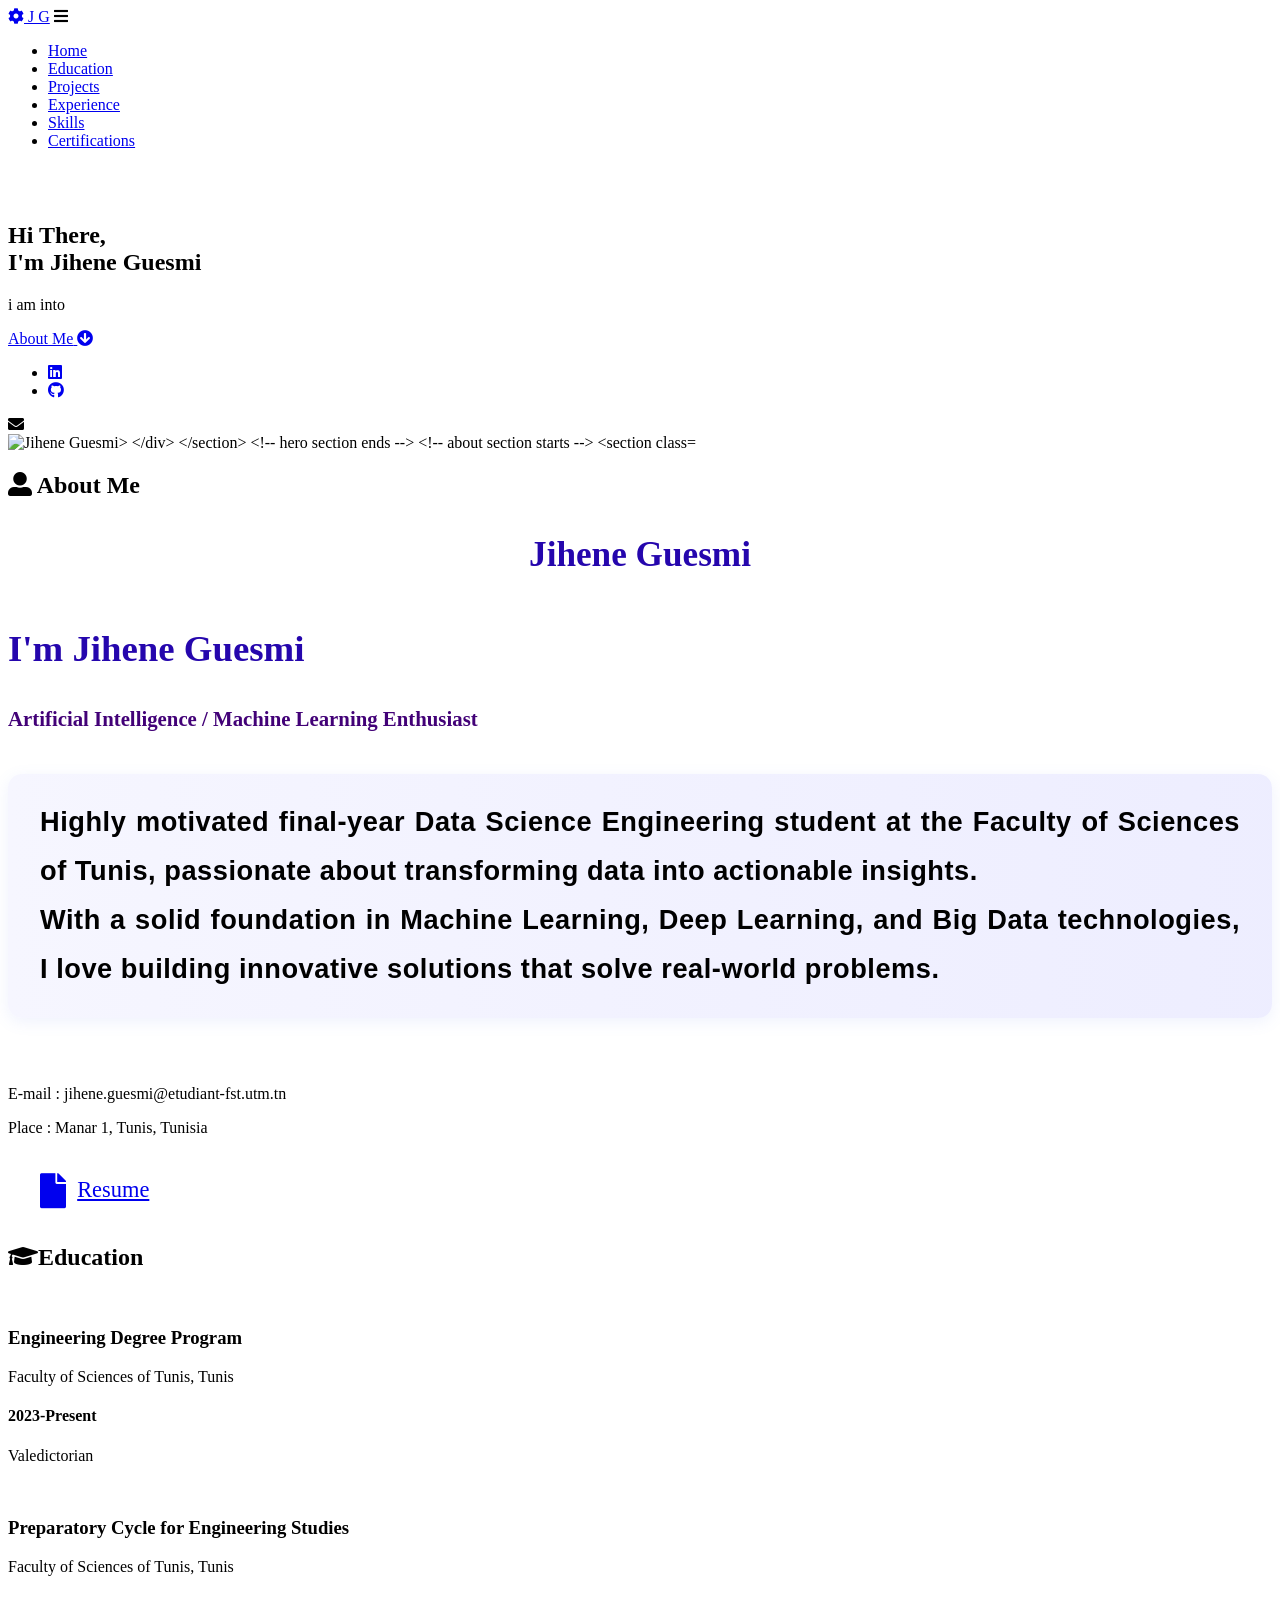
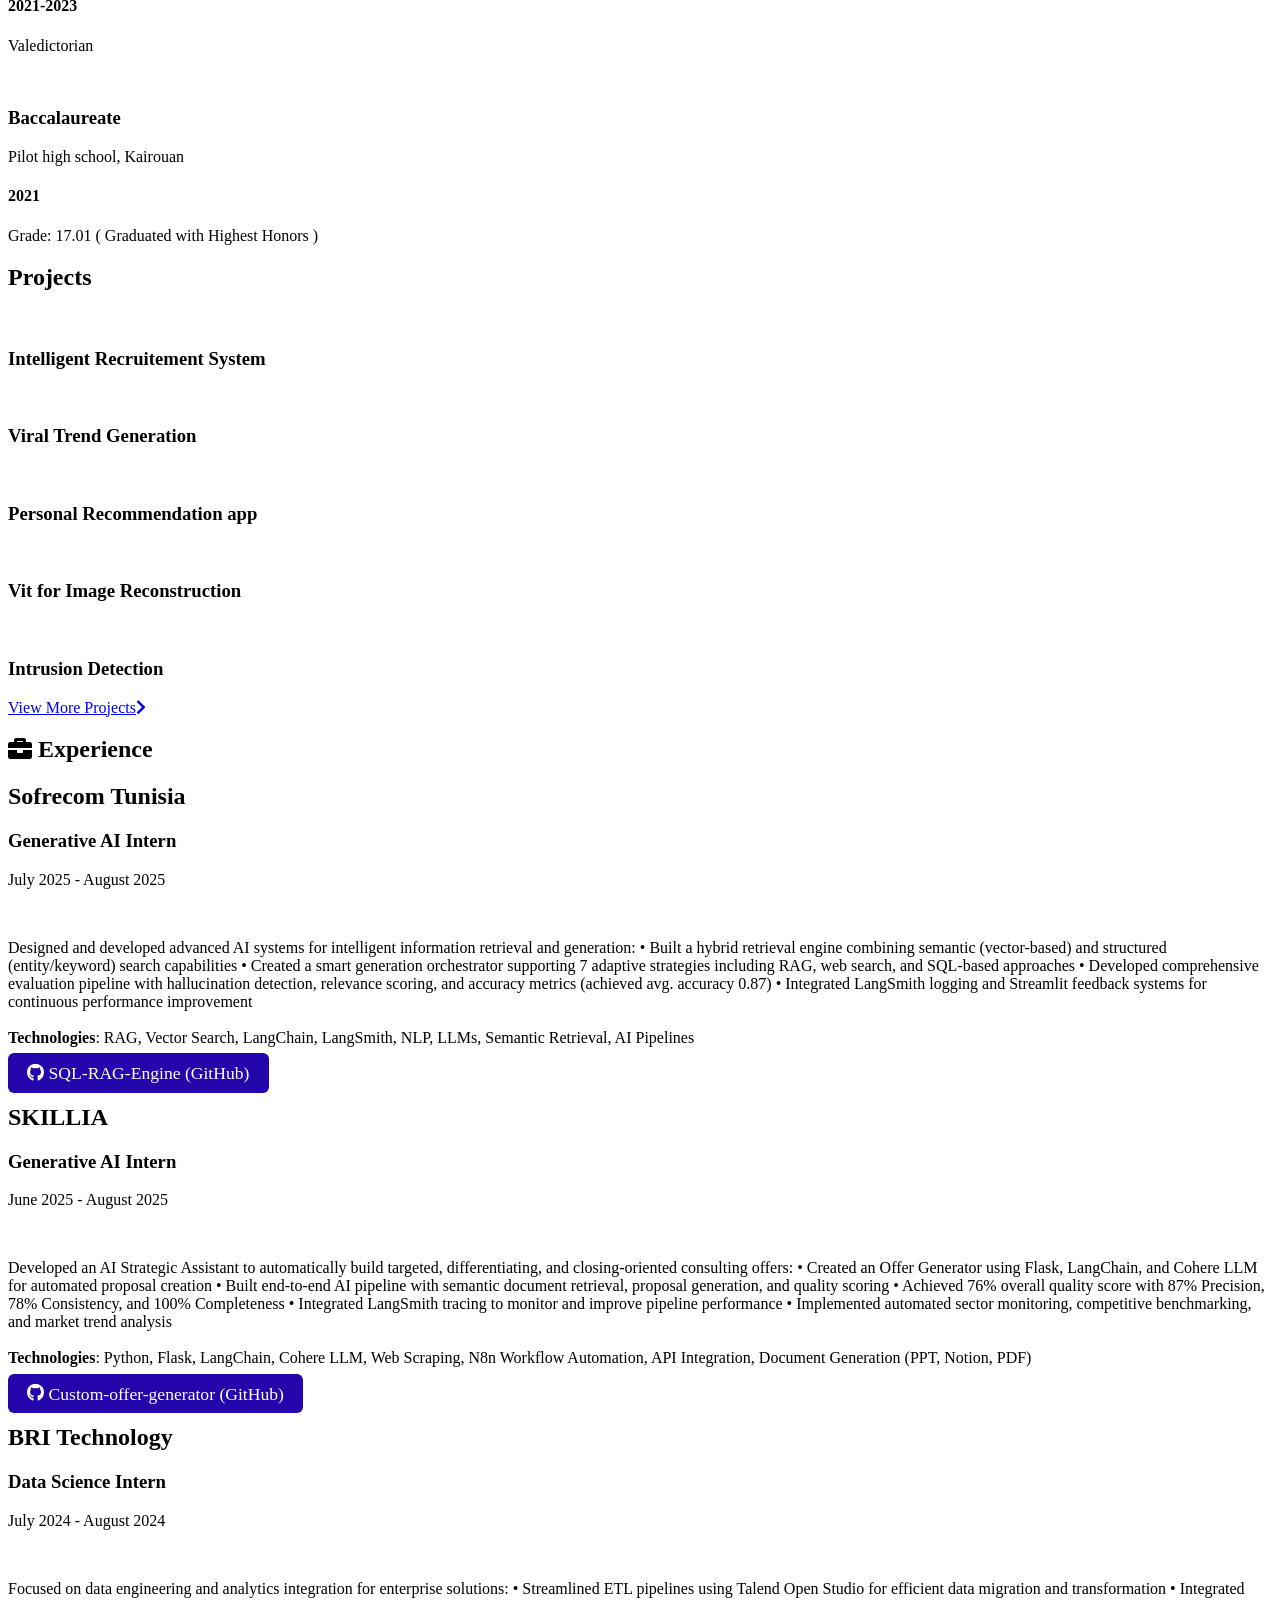
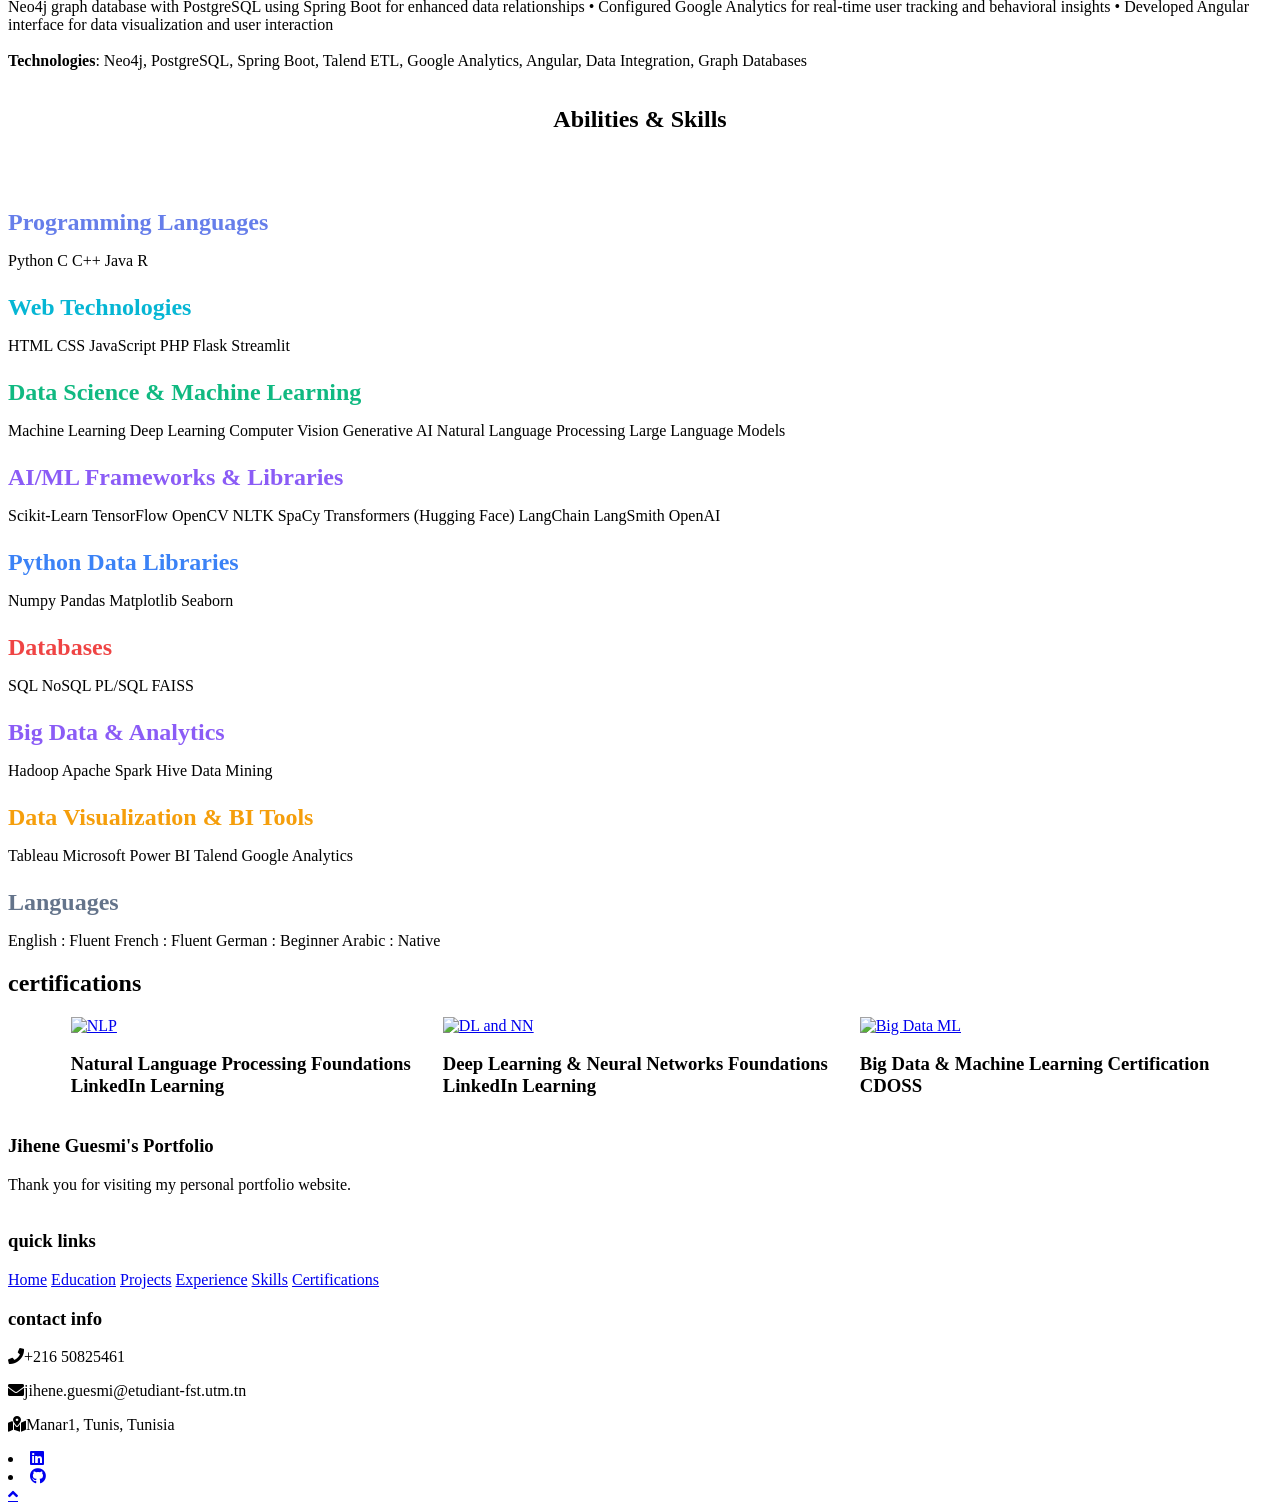
==== commit 507247e5: "Add files via upload" ====
--- a/index.html
+++ b/index.html
@@ -1,514 +1,514 @@
-<!DOCTYPE html>
-<html lang="en">
-<head>
-    <meta charset="UTF-8">
-    <meta http-equiv="X-UA-Compatible" content="IE=edge">
-    <meta name="viewport" content="width=device-width, initial-scale=1.0">
-    <meta name="keywords" content="jihene, portfolio, guesmi,Machine Learning , personal portfolio lifecodes, portfolio design, portfolio website, personal portfolio" />
-
-    <link rel="stylesheet" href="./assets/css/style.css">     <!-- Custom CSS -->
-    <link rel="stylesheet" href="https://cdnjs.cloudflare.com/ajax/libs/font-awesome/5.15.3/css/all.min.css" integrity="sha512-iBBXm8fW90+nuLcSKlbmrPcLa0OT92xO1BIsZ+ywDWZCvqsWgccV3gFoRBv0z+8dLJgyAHIhR35VZc2oM/gI1w==" crossorigin="anonymous" referrerpolicy="no-referrer" />
-    <link id='favicon' rel="shortcut icon" href="./assets/images/hero.jpg" type="image/x-png">
-    <title>Jihene Guesmi's Portfolio</title>
-</head>
-
-
-
-<!-- Google tag (gtag.js) Starts -->
-<script async src="https://www.googletagmanager.com/gtag/js?id=G-JNBQXGQJJF"></script>
-<script>
-  window.dataLayer = window.dataLayer || [];
-  function gtag(){dataLayer.push(arguments);}
-  gtag('js', new Date());
-
-  gtag('config', 'G-JNBQXGQJJF');
-</script>
-</head>
-<body oncontextmenu="return false">
-<!-- Google tag (gtag.js) Ends -->
-
-
-
-<!-- navbar starts -->
-<header>
-  <a href="#" class="logo"><i class="fas fa-cog fa-pulse"></i> J G</a>
-        <div id="menu" class="fas fa-bars"></div>
-        <nav class="navbar">
-            <ul>
-            <li><a class="active" href="#home">Home</a></li>
-            <li><a href="#education">Education</a></li>
-            <li><a href="#projects">Projects</a></li>
-            <li><a href="#experience">Experience</a></li>
-            <li><a href="#skills">Skills</a></li>
-            <li><a href="#certifications">Certifications</a></li>
-            </ul>
-        </nav>
-</header>
-
-
-<br><br>
-<!-- hero section starts -->
-<section class="home" id="home">
-    <div id="particles-js"></div>
-    <div class="content">
-    <h2>Hi There,<br/> I'm<span> Jihene Guesmi</span></h2>
-    <p>i am into <span class="typing-text"></span></p>
-    <a href="#about" class="btn"><span>About Me</span>
-      <i class="fas fa-arrow-circle-down"></i>
-    </a>
-    <div class="socials">
-        <ul class="social-icons">
-          <li><a class="linkedin" aria-label="LinkedIn" href="https://www.linkedin.com/in/jihene-guesmi-738944259/" target="_blank"><i class="fab fa-linkedin"></i></a></li> 
-          <li><a class="github" aria-label="GitHub" href= "https://github.com/jiheneguesmi" target="_blank"><i class="fab fa-github"></i></a></li>
-        </ul>
-      </div>
-    </div>
-    <div class="floating-contact">
-    <i class="fas fa-envelope"></i>
-</div>
-<div class="image">
-    <img draggable="false" class="tilt" src="./assets/images/jihene.jpg" alt="Jihene Guesmi>
-</div>
-</section>
-<!-- hero section ends -->
-
-
-
-<!-- about section starts -->
-<section class="about" id="about">
-    <h2 class="heading"><i class="fas fa-user-alt"></i> About <span>Me</span></h2>
-    <div class="row">
-    <div class="image" style="display: flex; flex-direction: column; align-items: center;">
-        <img draggable="false" class="tilt" src="./assets/images/hero.jpg" alt="" style="margin-bottom: 1rem;">
-        <span class="fullname" style="font-size:2.2rem; font-weight:700; color:#2506ad; margin-bottom:1rem;">Jihene Guesmi</span>
-    </div>
-    <div class="content" style="display: flex; flex-direction: column;">
-        <!-- Retirer le premier bouton Resume ici -->
-        <h3 style="font-size:2.3rem; font-weight:700; color:#2506ad;">I'm <span>Jihene Guesmi</span></h3>
-        <span class="tag" style="font-size:1.3rem; color:#420177; font-weight:600; margin-bottom:1rem;">Artificial Intelligence / Machine Learning Enthusiast</span>
-        <p style="font-size:1.7rem; font-family:'Nunito',sans-serif; font-weight:600; text-align:justify; line-height:1.8; background:linear-gradient(90deg,rgba(245,245,255,0.9),rgba(230,230,255,0.7)); border-radius:14px; padding:1.5rem 2rem; box-shadow:0 4px 16px rgba(102,126,234,0.10); letter-spacing:0.02em;">
-          Highly motivated final-year Data Science Engineering student at the Faculty of Sciences of Tunis, passionate about transforming data into actionable insights.<br>
-          With a solid foundation in Machine Learning, Deep Learning, and Big Data technologies, I love building innovative solutions that solve real-world problems.
-        </p>
-        <div class="box-container" style="margin-top:1.5rem;">
-            <div class="box">
-              <p><span> E-mail : </span> jihene.guesmi@etudiant-fst.utm.tn</p>
-              <p><span> Place : </span>Manar 1, Tunis, Tunisia</p>
-              <div class="resumebtn" style="display: flex; justify-content: flex-start; align-items: center; margin-top: 1.2rem;">
-                  <a href="./assets/pdf/JiheneGuesmi.pdf" target="_blank" class="btn" style="display: flex; align-items: center; gap: 0.7rem; padding: 1rem 2rem;">
-                      <i class="fas fa-file" style="font-size: 2.2rem;"></i>
-                      <span style="font-size:1.4rem;">Resume</span>
-                  </a>
-              </div>
-            </div>
-        </div>
-    </div>
-    </div>
-</section>
-<!-- about section ends -->
-
-
-
-<!-- education section starts -->
-<section class="education" id="education">
-  <h1 class="heading"><i class="fas fa-graduation-cap"></i><span>Education</span></h1>
-  <div class="box-container">
-
-    <div class="box"><div class="image"><img src="./assets/images/educat/FST.png" alt=""></div><div class="content">
-    <h3> Engineering Degree Program</h3><p> Faculty of Sciences of Tunis, Tunis</p>
-    <h4>2023-Present</h4><p>Valedictorian</p></div></div>
-
-    <div class="box"><div class="image"><img src="./assets/images/educat/FST.png" alt=""></div><div class="content">
-    <h3>Preparatory Cycle for Engineering Studies</h3><p> Faculty of Sciences of Tunis, Tunis</p>
-    <h4>2021-2023</h4><p>Valedictorian</p></div></div>
-    
-    <div class="box"><div class="image"><img src="./assets/images/educat/lpk2.jpg" alt=""></div><div class="content">
-    <h3> Baccalaureate</h3><p>Pilot high school, Kairouan</p>
-    <h4>2021</h4><p>Grade: 17.01 ( Graduated with Highest Honors )</p></div></div>
-
-  </div>
-</section>
-<!-- education section ends -->
-
-
-
-<!-- PROJECT SECTION STARTS -->
-<section class="work", id="projects">
-  <div class="container">
-    <div class="heading">
-      <h2><span>Projects</span></h2>
-    </div>
-    <div class="box-container">
-
-      <!--Project-1-->
-      <div class="box"><a href="https://github.com/jiheneguesmi/Intelligent-Recruitement-System" target="_blank">
-      <img src=".\assets\images\projects\recruitement.jpg"alt=""></a><div class="content"><div class="tag">
-      <h3>Intelligent Recruitement System</h3></div></div></div>
-
-
-
-      
-      <!--Project-9-->
-      <div class="box"><a href="https://github.com/jiheneguesmi/trend_analysis"target="_blank">
-      <img src=".\assets\images\projects\trend analysis.jpg" alt=""></a><div class="content"><div class="tag">
-      <h3>Viral Trend Generation</h3></div></div></div>
-
-            
-      <!--Project-9-->
-      <div class="box"><a href="https://github.com/jiheneguesmi/AI-powered-personal-recommendation-app" target="_blank">
-        <img src=".\assets\images\projects\tourism.jpg" alt=""></a><div class="content"><div class="tag">
-        <h3>Personal Recommendation app</h3></div></div></div>
-
-      <!--Project-9-->
-      <div class="box"><a href="https://github.com/jiheneguesmi/Vit-for-Image-Reconstruction" target="_blank">
-        <img src=".\assets\images\projects\vit.jpg" alt=""></a><div class="content"><div class="tag">
-        <h3>Vit for Image Reconstruction</h3></div></div></div>
-
-      <!--Project-9-->
-      <div class="box"><a href="https://github.com/jiheneguesmi/Intrusion-Detection-CIC-IDS2017" target="_blank">
-        <img src=".\assets\images\projects\intrusion detection.jpg" alt=""></a><div class="content"><div class="tag">
-        <h3>Intrusion Detection</h3></div></div></div>
-
-    </div>
-    <div class="viewall">
-      <a href="https://github.com/jiheneguesmi"  target="_blank" class="btn"><span>View More Projects</span><i class="fas fa-chevron-right"></i></a>
-    </div>
-  </div>
-</section>
-<!-- work project section ends -->
-
-
-
-<!-- Enhanced experience section with side-by-side layout -->
-<section class="experience" id="experience">
-  <h2 class="heading"><i class="fas fa-briefcase"></i> Experience </h2>
-  
-  <!-- Top Row - Side by Side -->
-  <div class="experience-grid">
-    <!-- Sofrecom Tunisia -->
-    <div class="experience-card">
-      <div class="content">
-        <div class="tag">
-          <h2>Sofrecom Tunisia</h2>
-        </div>
-        <div class="desc">
-          <h3>Generative AI Intern</h3>
-          <p>July 2025 - August 2025</p>
-          <br>
-          <p>Designed and developed advanced AI systems for intelligent information retrieval and generation:
-
-• Built a hybrid retrieval engine combining semantic (vector-based) and structured (entity/keyword) search capabilities
-• Created a smart generation orchestrator supporting 7 adaptive strategies including RAG, web search, and SQL-based approaches  
-• Developed comprehensive evaluation pipeline with hallucination detection, relevance scoring, and accuracy metrics (achieved avg. accuracy 0.87)
-• Integrated LangSmith logging and Streamlit feedback systems for continuous performance improvement
-
-<br><br><b>Technologies</b>: RAG, Vector Search, LangChain, LangSmith, NLP, LLMs, Semantic Retrieval, AI Pipelines</p>
-            <div style="margin-top:1rem;">
-              <a href="https://github.com/jiheneguesmi/SQL-RAG-Engine" target="_blank" class="btn" style="font-size:1.1rem; padding:0.6rem 1.2rem; background:#2506ad; color:#fff; border-radius:6px; text-decoration:none;">
-                <i class="fab fa-github"></i> SQL-RAG-Engine (GitHub)
-              </a>
-            </div>
-        </div>
-      </div>
-    </div>
-
-    <!-- SKILLIA -->
-    <div class="experience-card">
-      <div class="content">
-        <div class="tag">
-          <h2>SKILLIA</h2>
-        </div>
-        <div class="desc">
-          <h3>Generative AI Intern</h3>
-          <p>June 2025 - August 2025</p>
-          <br>
-          <p>Developed an AI Strategic Assistant to automatically build targeted, differentiating, and closing-oriented consulting offers:
-
-• Created an Offer Generator using Flask, LangChain, and Cohere LLM for automated proposal creation
-• Built end-to-end AI pipeline with semantic document retrieval, proposal generation, and quality scoring
-• Achieved 76% overall quality score with 87% Precision, 78% Consistency, and 100% Completeness
-• Integrated LangSmith tracing to monitor and improve pipeline performance
-• Implemented automated sector monitoring, competitive benchmarking, and market trend analysis
-
-<br><br><b>Technologies</b>: Python, Flask, LangChain, Cohere LLM, Web Scraping, N8n Workflow Automation, API Integration, Document Generation (PPT, Notion, PDF)</p>
-            <div style="margin-top:1rem;">
-              <a href="https://github.com/jiheneguesmi/Custom-offer-generator" target="_blank" class="btn" style="font-size:1.1rem; padding:0.6rem 1.2rem; background:#2506ad; color:#fff; border-radius:6px; text-decoration:none;">
-                <i class="fab fa-github"></i> Custom-offer-generator (GitHub)
-              </a>
-            </div>
-        </div>
-      </div>
-    </div>
-  </div>
-
-  <!-- Bottom Row - Centered -->
-  <div class="experience-center">
-    <div class="experience-card centered">
-      <div class="content">
-        <div class="tag">
-          <h2>BRI Technology</h2>
-        </div>
-        <div class="desc">
-          <h3>Data Science Intern</h3>
-          <p>July 2024 - August 2024</p>
-          <br>
-          <p>Focused on data engineering and analytics integration for enterprise solutions:
-
-• Streamlined ETL pipelines using Talend Open Studio for efficient data migration and transformation
-• Integrated Neo4j graph database with PostgreSQL using Spring Boot for enhanced data relationships
-• Configured Google Analytics for real-time user tracking and behavioral insights
-• Developed Angular interface for data visualization and user interaction
-
-<br><br><b>Technologies</b>: Neo4j, PostgreSQL, Spring Boot, Talend ETL, Google Analytics, Angular, Data Integration, Graph Databases</p>
-        </div>
-      </div>
-    </div>
-  </div>
-</section>
-
-
-
-
-
-<!-- Skills Section Starts -->
-<section class="skills" id="skills">
-  <div class="container" style="display: flex; flex-direction: column; align-items: center;">
-    <div class="heading" style="text-align: center;">
-      <h2 style="text-align: center;">Abilities <span>&</span> Skills</h2>
-    </div>
-    <div class="skills-matrix" style="width:100%;margin-top:2rem;">
-      
-      <!-- Programming Languages -->
-      <div class="skill-category programming">
-        <h3 style="color:#667eea;font-size:1.5rem;margin-bottom:1rem;">Programming Languages</h3>
-        <div class="skill-list">
-          <span class="skill-item">Python</span>
-          <span class="skill-item">C</span>
-          <span class="skill-item">C++</span>
-          <span class="skill-item">Java</span>
-          <span class="skill-item">R</span>
-        </div>
-      </div>
-
-      <!-- Web Technologies -->
-      <div class="skill-category tools" style="border-top-color:#06b6d4;">
-        <h3 style="color:#06b6d4;font-size:1.5rem;margin-bottom:1rem;">Web Technologies</h3>
-        <div class="skill-list">
-          <span class="skill-item">HTML</span>
-          <span class="skill-item">CSS</span>
-          <span class="skill-item">JavaScript</span>
-          <span class="skill-item">PHP</span>
-          <span class="skill-item">Flask</span>
-          <span class="skill-item">Streamlit</span>
-        </div>
-      </div>
-
-      <!-- Data Science & Machine Learning -->
-      <div class="skill-category data-science">
-        <h3 style="color:#10b981;font-size:1.5rem;margin-bottom:1rem;">Data Science & Machine Learning</h3>
-        <div class="skill-list">
-          <span class="skill-item">Machine Learning</span>
-          <span class="skill-item">Deep Learning</span>
-          <span class="skill-item">Computer Vision</span>
-          <span class="skill-item">Generative AI</span>
-          <span class="skill-item">Natural Language Processing</span>
-          <span class="skill-item">Large Language Models</span>
-        </div>
-      </div>
-
-      <!-- AI/ML Frameworks & Libraries -->
-      <div class="skill-category programming" style="border-top-color:#8b5cf6;">
-        <h3 style="color:#8b5cf6;font-size:1.5rem;margin-bottom:1rem;">AI/ML Frameworks & Libraries</h3>
-        <div class="skill-list">
-          <span class="skill-item">Scikit-Learn</span>
-          <span class="skill-item">TensorFlow</span>
-          <span class="skill-item">OpenCV</span>
-          <span class="skill-item">NLTK</span>
-          <span class="skill-item">SpaCy</span>
-          <span class="skill-item">Transformers (Hugging Face)</span>
-          <span class="skill-item">LangChain</span>
-          <span class="skill-item">LangSmith</span>
-          <span class="skill-item">OpenAI</span>
-        </div>
-      </div>
-
-      <!-- Python Data Libraries -->
-      <div class="skill-category programming" style="border-top-color:#3b82f6;">
-        <h3 style="color:#3b82f6;font-size:1.5rem;margin-bottom:1rem;">Python Data Libraries</h3>
-        <div class="skill-list">
-          <span class="skill-item">Numpy</span>
-          <span class="skill-item">Pandas</span>
-          <span class="skill-item">Matplotlib</span>
-          <span class="skill-item">Seaborn</span>
-        </div>
-      </div>
-
-      <!-- Databases -->
-      <div class="skill-category databases">
-        <h3 style="color:#ef4444;font-size:1.5rem;margin-bottom:1rem;">Databases</h3>
-        <div class="skill-list">
-          <span class="skill-item">SQL</span>
-          <span class="skill-item">NoSQL</span>
-          <span class="skill-item">PL/SQL</span>
-          <span class="skill-item">FAISS</span>
-        </div>
-      </div>
-
-      <!-- Big Data & Analytics -->
-      <div class="skill-category tools" style="border-top-color:#8b5cf6;">
-        <h3 style="color:#8b5cf6;font-size:1.5rem;margin-bottom:1rem;">Big Data & Analytics</h3>
-        <div class="skill-list">
-          <span class="skill-item">Hadoop</span>
-          <span class="skill-item">Apache Spark</span>
-          <span class="skill-item">Hive</span>
-          <span class="skill-item">Data Mining</span>
-        </div>
-      </div>
-
-      <!-- Data Visualization & BI Tools -->
-      <div class="skill-category tools">
-        <h3 style="color:#f59e0b;font-size:1.5rem;margin-bottom:1rem;">Data Visualization & BI Tools</h3>
-        <div class="skill-list">
-          <span class="skill-item">Tableau</span>
-          <span class="skill-item">Microsoft Power BI</span>
-          <span class="skill-item">Talend</span>
-          <span class="skill-item">Google Analytics</span>
-        </div>
-      </div>
-
-      <!-- Languages -->
-      <div class="skill-category databases" style="border-top-color:#64748b;">
-        <h3 style="color:#64748b;font-size:1.5rem;margin-bottom:1rem;">Languages</h3>
-        <div class="skill-list">
-          <span class="skill-item">English : Fluent</span>
-          <span class="skill-item">French : Fluent</span>
-          <span class="skill-item">German : Beginner</span>
-          <span class="skill-item">Arabic : Native</span>
-        </div>
-      </div>
-
-    </div>
-  </div>
-</section>
-<!-- skills section ends -->
-<!-- certifications section starts -->
-<section class="skills work certification" id="certifications">
-  <div class="container">
-    <div class="heading">
-      <h2>certifications</h2>
-    </div>
-    <div class="box-container" style="display: flex; flex-wrap: wrap; gap: 2rem; justify-content: center;">
-      <!--Certification 1-->
-      <div class="box">
-        <a href="https://www.linkedin.com/learning/certificates/9f26e91c3cee7f1159289b1be3dbebd06b52930a010faca6758e50474857df27?u=2153100" target="_blank">
-          <img src=".\assets\images\NLP.png" alt="NLP">
-        </a>
-        <div class="content">
-          <div class="tag">
-            <h3>Natural Language Processing Foundations<br>LinkedIn Learning</h3>
-          </div>
-        </div>
-      </div>
-      <!--Certification 2-->
-      <div class="box">
-        <a href="https://www.linkedin.com/learning/certificates/c7b5ffead3f75844a4c30079a19d2712befa943c8db8caff0599a89ea7111cc0?u=2153100" target="_blank">
-          <img src=".\assets\images\DL and NN.png" alt="DL and NN">
-        </a>
-        <div class="content">
-          <div class="tag">
-            <h3>Deep Learning & Neural Networks Foundations<br>LinkedIn Learning</h3>
-          </div>
-        </div>
-      </div>
-      <!--Certification 3-->
-      <div class="box">
-        <a href="https://mail.google.com/mail/u/0/#search/cdoss/FMfcgzQXKDZnsSjtXdvxgPwvSZtkSRxG?projector=1&messagePartId=0.1" target="_blank">
-          <img src=".\assets\images\cdoss.png" alt="Big Data ML">
-        </a>
-        <div class="content">
-          <div class="tag">
-            <h3>Big Data & Machine Learning Certification<br>CDOSS</h3>
-          </div>
-        </div>
-      </div>
-    </div>
-  </div>
-</section>
-<!-- certifications section ends -->
-
-<!-- footer section starts -->
-<section class="footer">
-
-  <div class="box-container">
-
-      <div class="box">
-          <h3>Jihene Guesmi's Portfolio</h3>
-          <p>Thank you for visiting my personal portfolio website. <br/> <br/>  </p>
-      </div>
-
-      <div class="box">
-          <h3>quick links</h3>
-          <a class="active" href="#home">Home</a>
-          <a href="#education">Education</a>
-          <a href="#projects">Projects</a>
-          <a href="#experience">Experience</a>
-          <a href="#skills">Skills</a>
-          <a href="#certifications">Certifications</a>
-      </div>
-      
-      <div class="box">
-          <h3>contact info</h3>
-          <p> <i class="fas fa-phone"></i>+216 50825461</p>
-          <p> <i class="fas fa-envelope"></i>jihene.guesmi@etudiant-fst.utm.tn</p>
-          <p> <i class="fas fa-map-marked-alt"></i>Manar1, Tunis, Tunisia</p>
-          <div class="share">
-            <li><a class="linkedin" aria-label="LinkedIn" href="https://www.linkedin.com/in/jihene-guesmi-738944259/" target="_blank"><i class="fab fa-linkedin"></i></a></li> 
-            <li><a class="github" aria-label="GitHub" href= "https://github.com/jiheneguesmi" target="_blank"><i class="fab fa-github"></i></a></li>
-            
-          </div>
-      </div>
-  </div>
-</section>
-<!-- footer section ends -->
-
-
-
-<!-- scroll top btn -->
-<a href="#home" aria-label="ScrollTop" class="fas fa-angle-up" id="scroll-top"></a>
-<!-- scroll back to top -->
-
-
-<!-- ==== ALL MAJOR JAVASCRIPT CDNS STARTS ==== -->
-<!-- jquery cdn -->
-<script src="https://cdnjs.cloudflare.com/ajax/libs/jquery/3.6.0/jquery.min.js" integrity="sha512-894YE6QWD5I59HgZOGReFYm4dnWc1Qt5NtvYSaNcOP+u1T9qYdvdihz0PPSiiqn/+/3e7Jo4EaG7TubfWGUrMQ==" crossorigin="anonymous" referrerpolicy="no-referrer"></script>
-
-<!-- typed.js cdn -->
-<script src="https://cdnjs.cloudflare.com/ajax/libs/typed.js/2.0.5/typed.min.js" integrity="sha512-1KbKusm/hAtkX5FScVR5G36wodIMnVd/aP04af06iyQTkD17szAMGNmxfNH+tEuFp3Og/P5G32L1qEC47CZbUQ==" crossorigin="anonymous" referrerpolicy="no-referrer"></script>
-
-<!-- particle.js links -->
-<script src="./assets/js/particles.min.js"></script>
-<script src="./assets/js/app.js"></script>
-
-<!-- vanilla tilt.js links -->
-<script src="https://cdnjs.cloudflare.com/ajax/libs/vanilla-tilt/1.7.0/vanilla-tilt.min.js" integrity="sha512-SttpKhJqONuBVxbRcuH0wezjuX+BoFoli0yPsnrAADcHsQMW8rkR84ItFHGIkPvhnlRnE2FaifDOUw+EltbuHg==" crossorigin="anonymous" referrerpolicy="no-referrer"></script>
-
-<!-- scroll reveal anim -->
-<script src="https://unpkg.com/scrollreveal"></script>
-
-<script
-      type="text/javascript"
-      src="https://cdn.jsdelivr.net/npm/emailjs-com@3/dist/email.min.js"
-    ></script>
-
-<!-- ==== ALL MAJOR JAVASCRIPT CDNS ENDS ==== -->
-
-<script src="./assets/js/script.js"></script>
-
-</body>
-</html>
-</html>
-<script src="./assets/js/script.js"></script>
-
-</body>
-</html>
-</html>
+<!DOCTYPE html>
+<html lang="en">
+<head>
+    <meta charset="UTF-8">
+    <meta http-equiv="X-UA-Compatible" content="IE=edge">
+    <meta name="viewport" content="width=device-width, initial-scale=1.0">
+    <meta name="keywords" content="jihene, portfolio, guesmi,Machine Learning , personal portfolio lifecodes, portfolio design, portfolio website, personal portfolio" />
+
+    <link rel="stylesheet" href="./assets/css/style.css">     <!-- Custom CSS -->
+    <link rel="stylesheet" href="https://cdnjs.cloudflare.com/ajax/libs/font-awesome/5.15.3/css/all.min.css" integrity="sha512-iBBXm8fW90+nuLcSKlbmrPcLa0OT92xO1BIsZ+ywDWZCvqsWgccV3gFoRBv0z+8dLJgyAHIhR35VZc2oM/gI1w==" crossorigin="anonymous" referrerpolicy="no-referrer" />
+    <link id='favicon' rel="shortcut icon" href="./assets/images/hero.jpg" type="image/x-png">
+    <title>Jihene Guesmi's Portfolio</title>
+</head>
+
+
+
+<!-- Google tag (gtag.js) Starts -->
+<script async src="https://www.googletagmanager.com/gtag/js?id=G-JNBQXGQJJF"></script>
+<script>
+  window.dataLayer = window.dataLayer || [];
+  function gtag(){dataLayer.push(arguments);}
+  gtag('js', new Date());
+
+  gtag('config', 'G-JNBQXGQJJF');
+</script>
+</head>
+<body oncontextmenu="return false">
+<!-- Google tag (gtag.js) Ends -->
+
+
+
+<!-- navbar starts -->
+<header>
+  <a href="#" class="logo"><i class="fas fa-cog fa-pulse"></i> J G</a>
+        <div id="menu" class="fas fa-bars"></div>
+        <nav class="navbar">
+            <ul>
+            <li><a class="active" href="#home">Home</a></li>
+            <li><a href="#education">Education</a></li>
+            <li><a href="#projects">Projects</a></li>
+            <li><a href="#experience">Experience</a></li>
+            <li><a href="#skills">Skills</a></li>
+            <li><a href="#certifications">Certifications</a></li>
+            </ul>
+        </nav>
+</header>
+
+
+<br><br>
+<!-- hero section starts -->
+<section class="home" id="home">
+    <div id="particles-js"></div>
+    <div class="content">
+    <h2>Hi There,<br/> I'm<span> Jihene Guesmi</span></h2>
+    <p>i am into <span class="typing-text"></span></p>
+    <a href="#about" class="btn"><span>About Me</span>
+      <i class="fas fa-arrow-circle-down"></i>
+    </a>
+    <div class="socials">
+        <ul class="social-icons">
+          <li><a class="linkedin" aria-label="LinkedIn" href="https://www.linkedin.com/in/jihene-guesmi-738944259/" target="_blank"><i class="fab fa-linkedin"></i></a></li> 
+          <li><a class="github" aria-label="GitHub" href= "https://github.com/jiheneguesmi" target="_blank"><i class="fab fa-github"></i></a></li>
+        </ul>
+      </div>
+    </div>
+    <div class="floating-contact">
+    <i class="fas fa-envelope"></i>
+</div>
+<div class="image">
+    <img draggable="false" class="tilt" src="./assets/images/jihene.jpg" alt="Jihene Guesmi>
+</div>
+</section>
+<!-- hero section ends -->
+
+
+
+<!-- about section starts -->
+<section class="about" id="about">
+    <h2 class="heading"><i class="fas fa-user-alt"></i> About <span>Me</span></h2>
+    <div class="row">
+    <div class="image" style="display: flex; flex-direction: column; align-items: center;">
+        <img draggable="false" class="tilt" src="./assets/images/hero.jpg" alt="" style="margin-bottom: 1rem;">
+        <span class="fullname" style="font-size:2.2rem; font-weight:700; color:#2506ad; margin-bottom:1rem;">Jihene Guesmi</span>
+    </div>
+    <div class="content" style="display: flex; flex-direction: column;">
+        <!-- Retirer le premier bouton Resume ici -->
+        <h3 style="font-size:2.3rem; font-weight:700; color:#2506ad;">I'm <span>Jihene Guesmi</span></h3>
+        <span class="tag" style="font-size:1.3rem; color:#420177; font-weight:600; margin-bottom:1rem;">Artificial Intelligence / Machine Learning Enthusiast</span>
+        <p style="font-size:1.7rem; font-family:'Nunito',sans-serif; font-weight:600; text-align:justify; line-height:1.8; background:linear-gradient(90deg,rgba(245,245,255,0.9),rgba(230,230,255,0.7)); border-radius:14px; padding:1.5rem 2rem; box-shadow:0 4px 16px rgba(102,126,234,0.10); letter-spacing:0.02em;">
+          Highly motivated final-year Data Science Engineering student at the Faculty of Sciences of Tunis, passionate about transforming data into actionable insights.<br>
+          With a solid foundation in Machine Learning, Deep Learning, and Big Data technologies, I love building innovative solutions that solve real-world problems.
+        </p>
+        <div class="box-container" style="margin-top:1.5rem;">
+            <div class="box">
+              <p><span> E-mail : </span> jihene.guesmi@etudiant-fst.utm.tn</p>
+              <p><span> Place : </span>Manar 1, Tunis, Tunisia</p>
+              <div class="resumebtn" style="display: flex; justify-content: flex-start; align-items: center; margin-top: 1.2rem;">
+                  <a href="./assets/pdf/JiheneGuesmi.pdf.pdf" target="_blank" class="btn" style="display: flex; align-items: center; gap: 0.7rem; padding: 1rem 2rem;">
+                      <i class="fas fa-file" style="font-size: 2.2rem;"></i>
+                      <span style="font-size:1.4rem;">Resume</span>
+                  </a>
+              </div>
+            </div>
+        </div>
+    </div>
+    </div>
+</section>
+<!-- about section ends -->
+
+
+
+<!-- education section starts -->
+<section class="education" id="education">
+  <h1 class="heading"><i class="fas fa-graduation-cap"></i><span>Education</span></h1>
+  <div class="box-container">
+
+    <div class="box"><div class="image"><img src="./assets/images/educat/FST.png" alt=""></div><div class="content">
+    <h3> Engineering Degree Program</h3><p> Faculty of Sciences of Tunis, Tunis</p>
+    <h4>2023-Present</h4><p>Valedictorian</p></div></div>
+
+    <div class="box"><div class="image"><img src="./assets/images/educat/FST.png" alt=""></div><div class="content">
+    <h3>Preparatory Cycle for Engineering Studies</h3><p> Faculty of Sciences of Tunis, Tunis</p>
+    <h4>2021-2023</h4><p>Valedictorian</p></div></div>
+    
+    <div class="box"><div class="image"><img src="./assets/images/educat/lpk2.jpg" alt=""></div><div class="content">
+    <h3> Baccalaureate</h3><p>Pilot high school, Kairouan</p>
+    <h4>2021</h4><p>Grade: 17.01 ( Graduated with Highest Honors )</p></div></div>
+
+  </div>
+</section>
+<!-- education section ends -->
+
+
+
+<!-- PROJECT SECTION STARTS -->
+<section class="work", id="projects">
+  <div class="container">
+    <div class="heading">
+      <h2><span>Projects</span></h2>
+    </div>
+    <div class="box-container">
+
+      <!--Project-1-->
+      <div class="box"><a href="https://github.com/jiheneguesmi/Intelligent-Recruitement-System" target="_blank">
+      <img src=".\assets\images\projects\recruitement.jpg"alt=""></a><div class="content"><div class="tag">
+      <h3>Intelligent Recruitement System</h3></div></div></div>
+
+
+
+      
+      <!--Project-9-->
+      <div class="box"><a href="https://github.com/jiheneguesmi/trend_analysis"target="_blank">
+      <img src=".\assets\images\projects\trend analysis.jpg" alt=""></a><div class="content"><div class="tag">
+      <h3>Viral Trend Generation</h3></div></div></div>
+
+            
+      <!--Project-9-->
+      <div class="box"><a href="https://github.com/jiheneguesmi/AI-powered-personal-recommendation-app" target="_blank">
+        <img src=".\assets\images\projects\tourism.jpg" alt=""></a><div class="content"><div class="tag">
+        <h3>Personal Recommendation app</h3></div></div></div>
+
+      <!--Project-9-->
+      <div class="box"><a href="https://github.com/jiheneguesmi/Vit-for-Image-Reconstruction" target="_blank">
+        <img src=".\assets\images\projects\vit.jpg" alt=""></a><div class="content"><div class="tag">
+        <h3>Vit for Image Reconstruction</h3></div></div></div>
+
+      <!--Project-9-->
+      <div class="box"><a href="https://github.com/jiheneguesmi/Intrusion-Detection-CIC-IDS2017" target="_blank">
+        <img src=".\assets\images\projects\intrusion detection.jpg" alt=""></a><div class="content"><div class="tag">
+        <h3>Intrusion Detection</h3></div></div></div>
+
+    </div>
+    <div class="viewall">
+      <a href="https://github.com/jiheneguesmi"  target="_blank" class="btn"><span>View More Projects</span><i class="fas fa-chevron-right"></i></a>
+    </div>
+  </div>
+</section>
+<!-- work project section ends -->
+
+
+
+<!-- Enhanced experience section with side-by-side layout -->
+<section class="experience" id="experience">
+  <h2 class="heading"><i class="fas fa-briefcase"></i> Experience </h2>
+  
+  <!-- Top Row - Side by Side -->
+  <div class="experience-grid">
+    <!-- Sofrecom Tunisia -->
+    <div class="experience-card">
+      <div class="content">
+        <div class="tag">
+          <h2>Sofrecom Tunisia</h2>
+        </div>
+        <div class="desc">
+          <h3>Generative AI Intern</h3>
+          <p>July 2025 - August 2025</p>
+          <br>
+          <p>Designed and developed advanced AI systems for intelligent information retrieval and generation:
+
+• Built a hybrid retrieval engine combining semantic (vector-based) and structured (entity/keyword) search capabilities
+• Created a smart generation orchestrator supporting 7 adaptive strategies including RAG, web search, and SQL-based approaches  
+• Developed comprehensive evaluation pipeline with hallucination detection, relevance scoring, and accuracy metrics (achieved avg. accuracy 0.87)
+• Integrated LangSmith logging and Streamlit feedback systems for continuous performance improvement
+
+<br><br><b>Technologies</b>: RAG, Vector Search, LangChain, LangSmith, NLP, LLMs, Semantic Retrieval, AI Pipelines</p>
+            <div style="margin-top:1rem;">
+              <a href="https://github.com/jiheneguesmi/SQL-RAG-Engine" target="_blank" class="btn" style="font-size:1.1rem; padding:0.6rem 1.2rem; background:#2506ad; color:#fff; border-radius:6px; text-decoration:none;">
+                <i class="fab fa-github"></i> SQL-RAG-Engine (GitHub)
+              </a>
+            </div>
+        </div>
+      </div>
+    </div>
+
+    <!-- SKILLIA -->
+    <div class="experience-card">
+      <div class="content">
+        <div class="tag">
+          <h2>SKILLIA</h2>
+        </div>
+        <div class="desc">
+          <h3>Generative AI Intern</h3>
+          <p>June 2025 - August 2025</p>
+          <br>
+          <p>Developed an AI Strategic Assistant to automatically build targeted, differentiating, and closing-oriented consulting offers:
+
+• Created an Offer Generator using Flask, LangChain, and Cohere LLM for automated proposal creation
+• Built end-to-end AI pipeline with semantic document retrieval, proposal generation, and quality scoring
+• Achieved 76% overall quality score with 87% Precision, 78% Consistency, and 100% Completeness
+• Integrated LangSmith tracing to monitor and improve pipeline performance
+• Implemented automated sector monitoring, competitive benchmarking, and market trend analysis
+
+<br><br><b>Technologies</b>: Python, Flask, LangChain, Cohere LLM, Web Scraping, N8n Workflow Automation, API Integration, Document Generation (PPT, Notion, PDF)</p>
+            <div style="margin-top:1rem;">
+              <a href="https://github.com/jiheneguesmi/Custom-offer-generator" target="_blank" class="btn" style="font-size:1.1rem; padding:0.6rem 1.2rem; background:#2506ad; color:#fff; border-radius:6px; text-decoration:none;">
+                <i class="fab fa-github"></i> Custom-offer-generator (GitHub)
+              </a>
+            </div>
+        </div>
+      </div>
+    </div>
+  </div>
+
+  <!-- Bottom Row - Centered -->
+  <div class="experience-center">
+    <div class="experience-card centered">
+      <div class="content">
+        <div class="tag">
+          <h2>BRI Technology</h2>
+        </div>
+        <div class="desc">
+          <h3>Data Science Intern</h3>
+          <p>July 2024 - August 2024</p>
+          <br>
+          <p>Focused on data engineering and analytics integration for enterprise solutions:
+
+• Streamlined ETL pipelines using Talend Open Studio for efficient data migration and transformation
+• Integrated Neo4j graph database with PostgreSQL using Spring Boot for enhanced data relationships
+• Configured Google Analytics for real-time user tracking and behavioral insights
+• Developed Angular interface for data visualization and user interaction
+
+<br><br><b>Technologies</b>: Neo4j, PostgreSQL, Spring Boot, Talend ETL, Google Analytics, Angular, Data Integration, Graph Databases</p>
+        </div>
+      </div>
+    </div>
+  </div>
+</section>
+
+
+
+
+
+<!-- Skills Section Starts -->
+<section class="skills" id="skills">
+  <div class="container" style="display: flex; flex-direction: column; align-items: center;">
+    <div class="heading" style="text-align: center;">
+      <h2 style="text-align: center;">Abilities <span>&</span> Skills</h2>
+    </div>
+    <div class="skills-matrix" style="width:100%;margin-top:2rem;">
+      
+      <!-- Programming Languages -->
+      <div class="skill-category programming">
+        <h3 style="color:#667eea;font-size:1.5rem;margin-bottom:1rem;">Programming Languages</h3>
+        <div class="skill-list">
+          <span class="skill-item">Python</span>
+          <span class="skill-item">C</span>
+          <span class="skill-item">C++</span>
+          <span class="skill-item">Java</span>
+          <span class="skill-item">R</span>
+        </div>
+      </div>
+
+      <!-- Web Technologies -->
+      <div class="skill-category tools" style="border-top-color:#06b6d4;">
+        <h3 style="color:#06b6d4;font-size:1.5rem;margin-bottom:1rem;">Web Technologies</h3>
+        <div class="skill-list">
+          <span class="skill-item">HTML</span>
+          <span class="skill-item">CSS</span>
+          <span class="skill-item">JavaScript</span>
+          <span class="skill-item">PHP</span>
+          <span class="skill-item">Flask</span>
+          <span class="skill-item">Streamlit</span>
+        </div>
+      </div>
+
+      <!-- Data Science & Machine Learning -->
+      <div class="skill-category data-science">
+        <h3 style="color:#10b981;font-size:1.5rem;margin-bottom:1rem;">Data Science & Machine Learning</h3>
+        <div class="skill-list">
+          <span class="skill-item">Machine Learning</span>
+          <span class="skill-item">Deep Learning</span>
+          <span class="skill-item">Computer Vision</span>
+          <span class="skill-item">Generative AI</span>
+          <span class="skill-item">Natural Language Processing</span>
+          <span class="skill-item">Large Language Models</span>
+        </div>
+      </div>
+
+      <!-- AI/ML Frameworks & Libraries -->
+      <div class="skill-category programming" style="border-top-color:#8b5cf6;">
+        <h3 style="color:#8b5cf6;font-size:1.5rem;margin-bottom:1rem;">AI/ML Frameworks & Libraries</h3>
+        <div class="skill-list">
+          <span class="skill-item">Scikit-Learn</span>
+          <span class="skill-item">TensorFlow</span>
+          <span class="skill-item">OpenCV</span>
+          <span class="skill-item">NLTK</span>
+          <span class="skill-item">SpaCy</span>
+          <span class="skill-item">Transformers (Hugging Face)</span>
+          <span class="skill-item">LangChain</span>
+          <span class="skill-item">LangSmith</span>
+          <span class="skill-item">OpenAI</span>
+        </div>
+      </div>
+
+      <!-- Python Data Libraries -->
+      <div class="skill-category programming" style="border-top-color:#3b82f6;">
+        <h3 style="color:#3b82f6;font-size:1.5rem;margin-bottom:1rem;">Python Data Libraries</h3>
+        <div class="skill-list">
+          <span class="skill-item">Numpy</span>
+          <span class="skill-item">Pandas</span>
+          <span class="skill-item">Matplotlib</span>
+          <span class="skill-item">Seaborn</span>
+        </div>
+      </div>
+
+      <!-- Databases -->
+      <div class="skill-category databases">
+        <h3 style="color:#ef4444;font-size:1.5rem;margin-bottom:1rem;">Databases</h3>
+        <div class="skill-list">
+          <span class="skill-item">SQL</span>
+          <span class="skill-item">NoSQL</span>
+          <span class="skill-item">PL/SQL</span>
+          <span class="skill-item">FAISS</span>
+        </div>
+      </div>
+
+      <!-- Big Data & Analytics -->
+      <div class="skill-category tools" style="border-top-color:#8b5cf6;">
+        <h3 style="color:#8b5cf6;font-size:1.5rem;margin-bottom:1rem;">Big Data & Analytics</h3>
+        <div class="skill-list">
+          <span class="skill-item">Hadoop</span>
+          <span class="skill-item">Apache Spark</span>
+          <span class="skill-item">Hive</span>
+          <span class="skill-item">Data Mining</span>
+        </div>
+      </div>
+
+      <!-- Data Visualization & BI Tools -->
+      <div class="skill-category tools">
+        <h3 style="color:#f59e0b;font-size:1.5rem;margin-bottom:1rem;">Data Visualization & BI Tools</h3>
+        <div class="skill-list">
+          <span class="skill-item">Tableau</span>
+          <span class="skill-item">Microsoft Power BI</span>
+          <span class="skill-item">Talend</span>
+          <span class="skill-item">Google Analytics</span>
+        </div>
+      </div>
+
+      <!-- Languages -->
+      <div class="skill-category databases" style="border-top-color:#64748b;">
+        <h3 style="color:#64748b;font-size:1.5rem;margin-bottom:1rem;">Languages</h3>
+        <div class="skill-list">
+          <span class="skill-item">English : Fluent</span>
+          <span class="skill-item">French : Fluent</span>
+          <span class="skill-item">German : Beginner</span>
+          <span class="skill-item">Arabic : Native</span>
+        </div>
+      </div>
+
+    </div>
+  </div>
+</section>
+<!-- skills section ends -->
+<!-- certifications section starts -->
+<section class="skills work certification" id="certifications">
+  <div class="container">
+    <div class="heading">
+      <h2>certifications</h2>
+    </div>
+    <div class="box-container" style="display: flex; flex-wrap: wrap; gap: 2rem; justify-content: center;">
+      <!--Certification 1-->
+      <div class="box">
+        <a href="https://www.linkedin.com/learning/certificates/9f26e91c3cee7f1159289b1be3dbebd06b52930a010faca6758e50474857df27?u=2153100" target="_blank">
+          <img src=".\assets\images\NLP.png" alt="NLP">
+        </a>
+        <div class="content">
+          <div class="tag">
+            <h3>Natural Language Processing Foundations<br>LinkedIn Learning</h3>
+          </div>
+        </div>
+      </div>
+      <!--Certification 2-->
+      <div class="box">
+        <a href="https://www.linkedin.com/learning/certificates/c7b5ffead3f75844a4c30079a19d2712befa943c8db8caff0599a89ea7111cc0?u=2153100" target="_blank">
+          <img src=".\assets\images\DL and NN.png" alt="DL and NN">
+        </a>
+        <div class="content">
+          <div class="tag">
+            <h3>Deep Learning & Neural Networks Foundations<br>LinkedIn Learning</h3>
+          </div>
+        </div>
+      </div>
+      <!--Certification 3-->
+      <div class="box">
+        <a href="https://mail.google.com/mail/u/0/#search/cdoss/FMfcgzQXKDZnsSjtXdvxgPwvSZtkSRxG?projector=1&messagePartId=0.1" target="_blank">
+          <img src=".\assets\images\cdoss.png" alt="Big Data ML">
+        </a>
+        <div class="content">
+          <div class="tag">
+            <h3>Big Data & Machine Learning Certification<br>CDOSS</h3>
+          </div>
+        </div>
+      </div>
+    </div>
+  </div>
+</section>
+<!-- certifications section ends -->
+
+<!-- footer section starts -->
+<section class="footer">
+
+  <div class="box-container">
+
+      <div class="box">
+          <h3>Jihene Guesmi's Portfolio</h3>
+          <p>Thank you for visiting my personal portfolio website. <br/> <br/>  </p>
+      </div>
+
+      <div class="box">
+          <h3>quick links</h3>
+          <a class="active" href="#home">Home</a>
+          <a href="#education">Education</a>
+          <a href="#projects">Projects</a>
+          <a href="#experience">Experience</a>
+          <a href="#skills">Skills</a>
+          <a href="#certifications">Certifications</a>
+      </div>
+      
+      <div class="box">
+          <h3>contact info</h3>
+          <p> <i class="fas fa-phone"></i>+216 50825461</p>
+          <p> <i class="fas fa-envelope"></i>jihene.guesmi@etudiant-fst.utm.tn</p>
+          <p> <i class="fas fa-map-marked-alt"></i>Manar1, Tunis, Tunisia</p>
+          <div class="share">
+            <li><a class="linkedin" aria-label="LinkedIn" href="https://www.linkedin.com/in/jihene-guesmi-738944259/" target="_blank"><i class="fab fa-linkedin"></i></a></li> 
+            <li><a class="github" aria-label="GitHub" href= "https://github.com/jiheneguesmi" target="_blank"><i class="fab fa-github"></i></a></li>
+            
+          </div>
+      </div>
+  </div>
+</section>
+<!-- footer section ends -->
+
+
+
+<!-- scroll top btn -->
+<a href="#home" aria-label="ScrollTop" class="fas fa-angle-up" id="scroll-top"></a>
+<!-- scroll back to top -->
+
+
+<!-- ==== ALL MAJOR JAVASCRIPT CDNS STARTS ==== -->
+<!-- jquery cdn -->
+<script src="https://cdnjs.cloudflare.com/ajax/libs/jquery/3.6.0/jquery.min.js" integrity="sha512-894YE6QWD5I59HgZOGReFYm4dnWc1Qt5NtvYSaNcOP+u1T9qYdvdihz0PPSiiqn/+/3e7Jo4EaG7TubfWGUrMQ==" crossorigin="anonymous" referrerpolicy="no-referrer"></script>
+
+<!-- typed.js cdn -->
+<script src="https://cdnjs.cloudflare.com/ajax/libs/typed.js/2.0.5/typed.min.js" integrity="sha512-1KbKusm/hAtkX5FScVR5G36wodIMnVd/aP04af06iyQTkD17szAMGNmxfNH+tEuFp3Og/P5G32L1qEC47CZbUQ==" crossorigin="anonymous" referrerpolicy="no-referrer"></script>
+
+<!-- particle.js links -->
+<script src="./assets/js/particles.min.js"></script>
+<script src="./assets/js/app.js"></script>
+
+<!-- vanilla tilt.js links -->
+<script src="https://cdnjs.cloudflare.com/ajax/libs/vanilla-tilt/1.7.0/vanilla-tilt.min.js" integrity="sha512-SttpKhJqONuBVxbRcuH0wezjuX+BoFoli0yPsnrAADcHsQMW8rkR84ItFHGIkPvhnlRnE2FaifDOUw+EltbuHg==" crossorigin="anonymous" referrerpolicy="no-referrer"></script>
+
+<!-- scroll reveal anim -->
+<script src="https://unpkg.com/scrollreveal"></script>
+
+<script
+      type="text/javascript"
+      src="https://cdn.jsdelivr.net/npm/emailjs-com@3/dist/email.min.js"
+    ></script>
+
+<!-- ==== ALL MAJOR JAVASCRIPT CDNS ENDS ==== -->
+
+<script src="./assets/js/script.js"></script>
+
+</body>
+</html>
+</html>
+<script src="./assets/js/script.js"></script>
+
+</body>
+</html>
+</html>
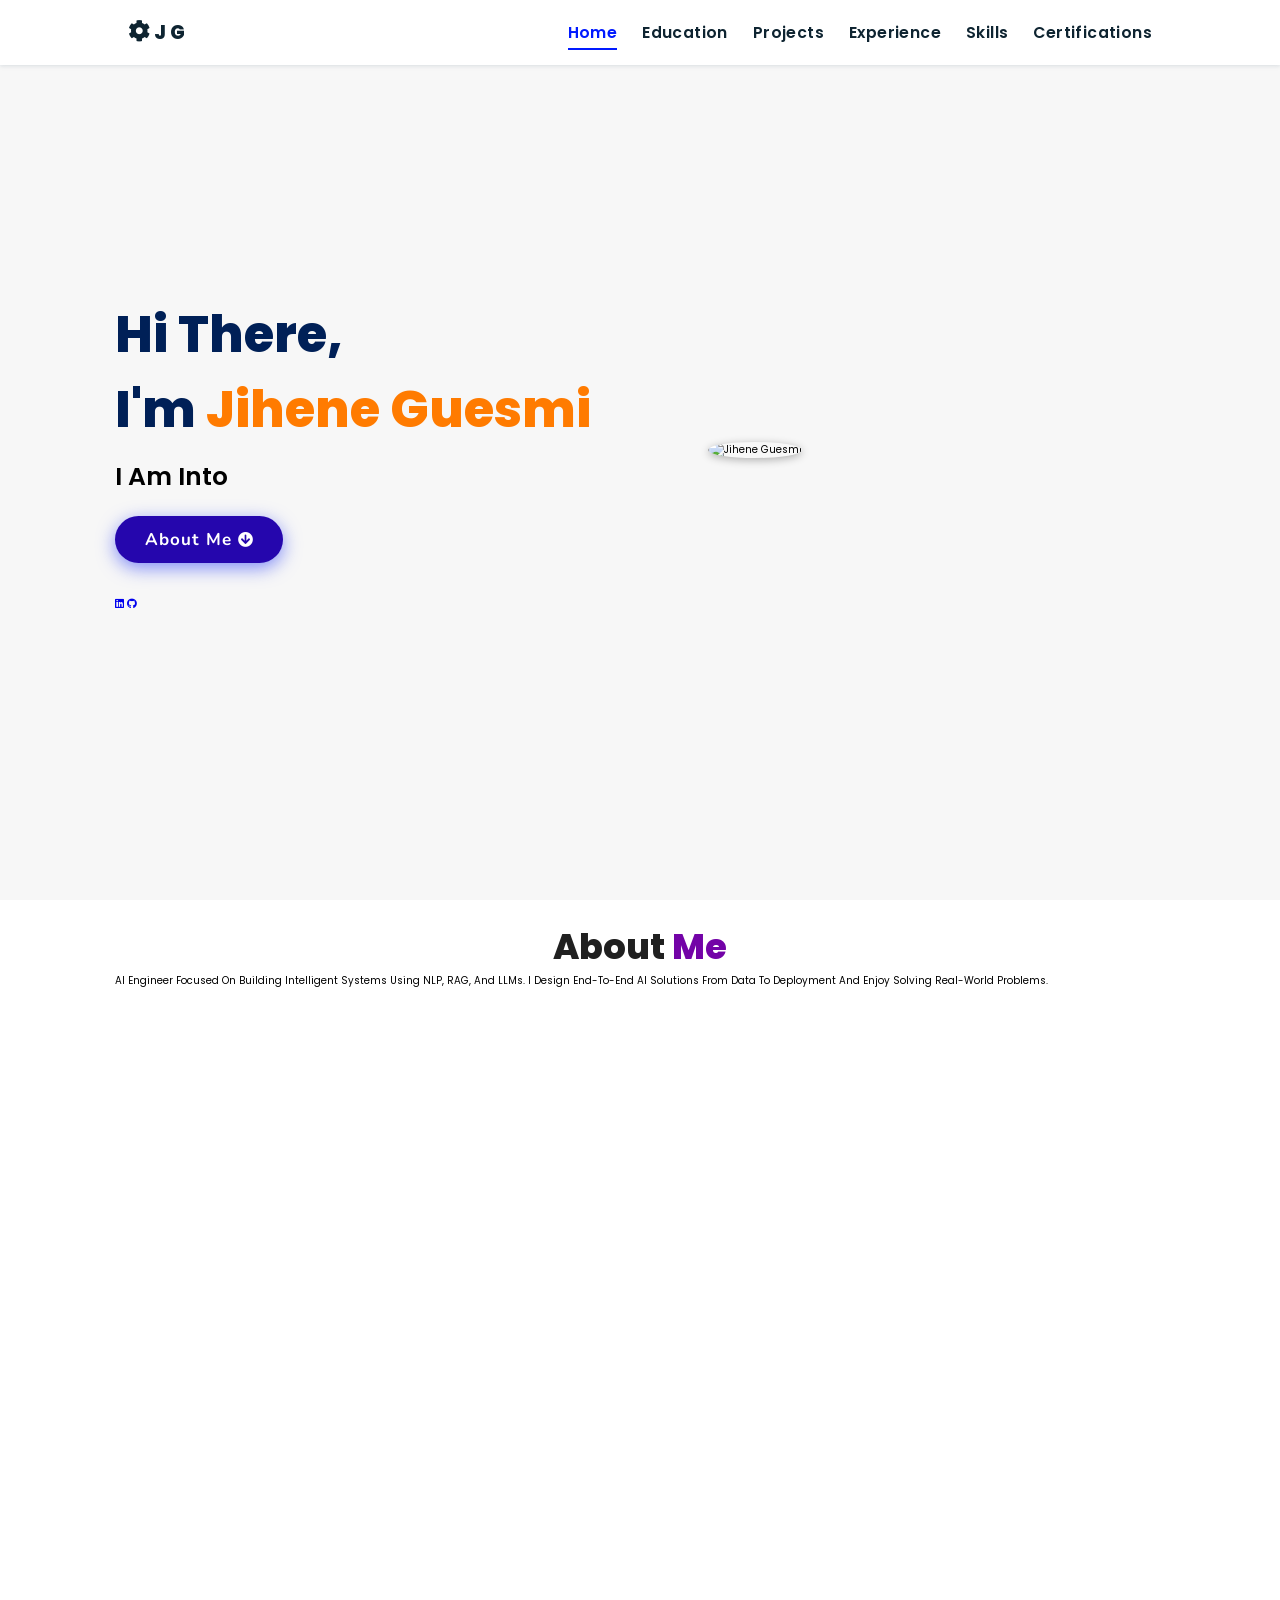
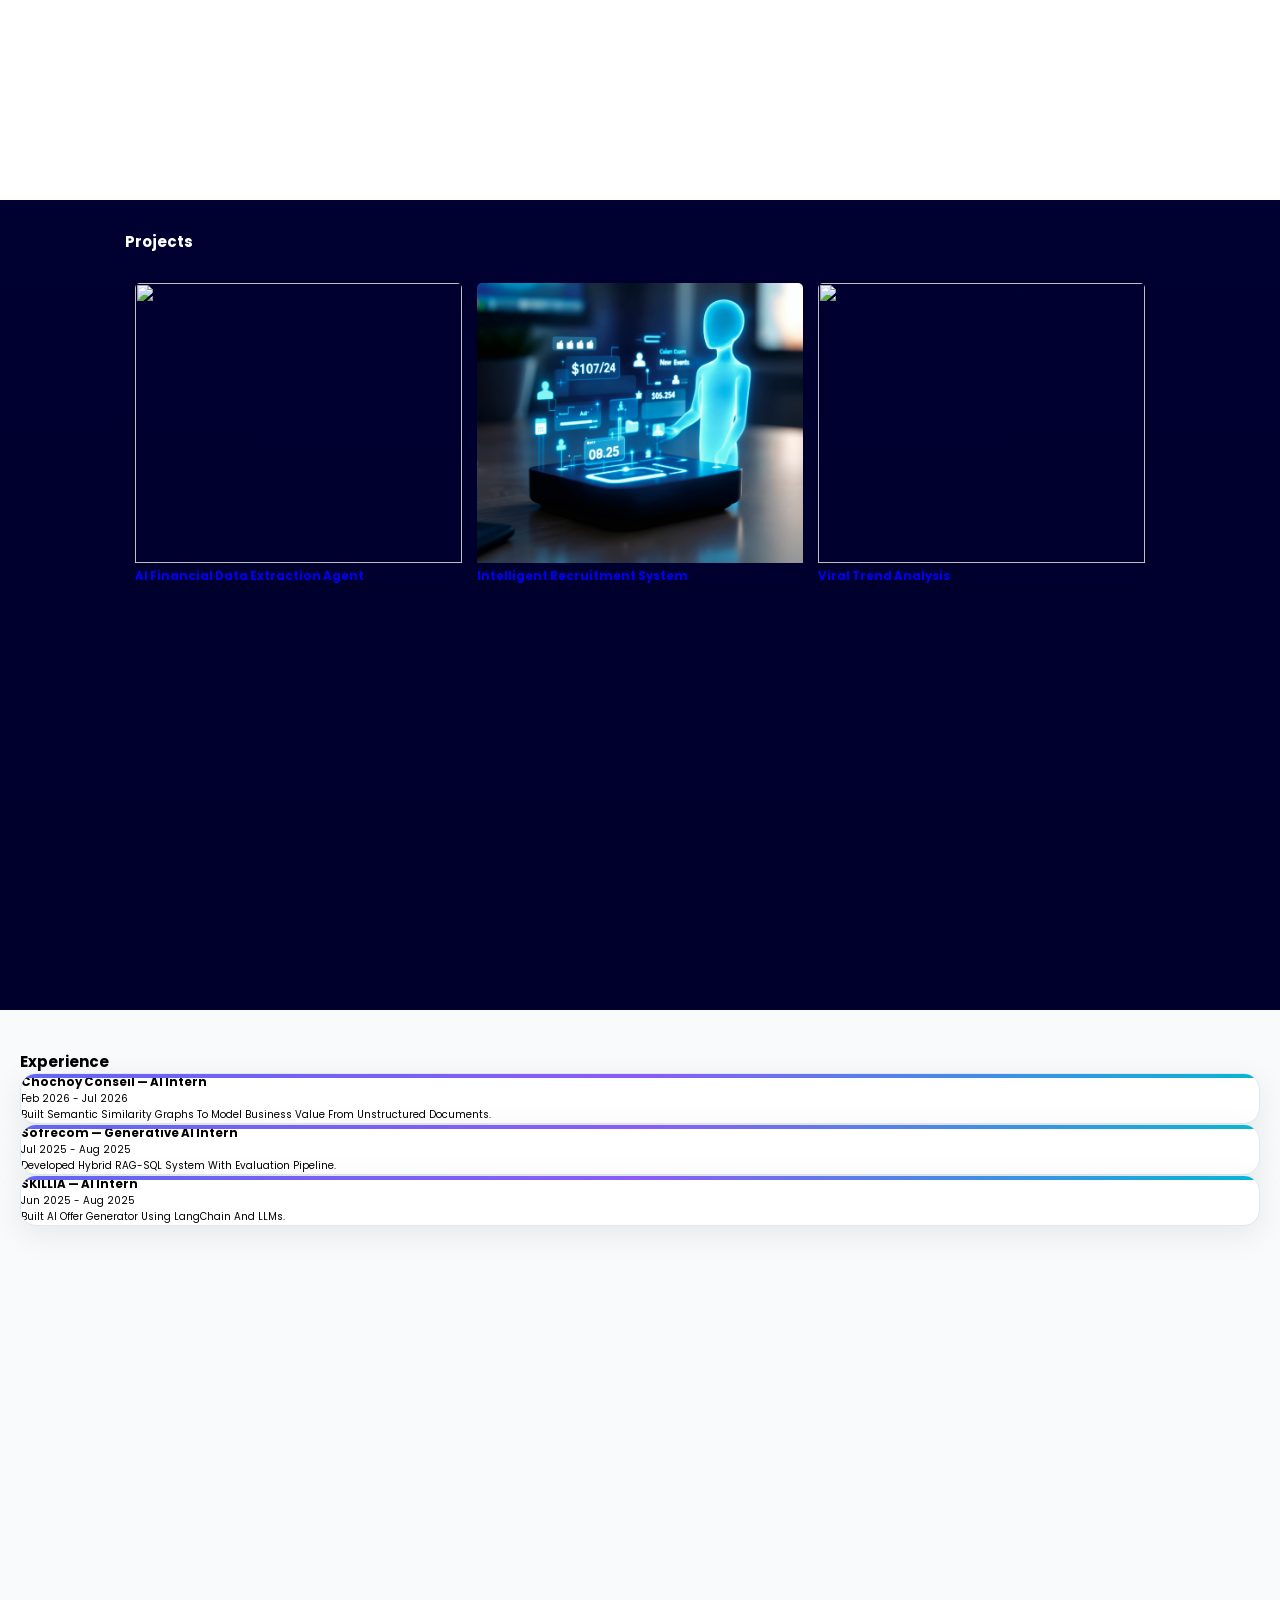
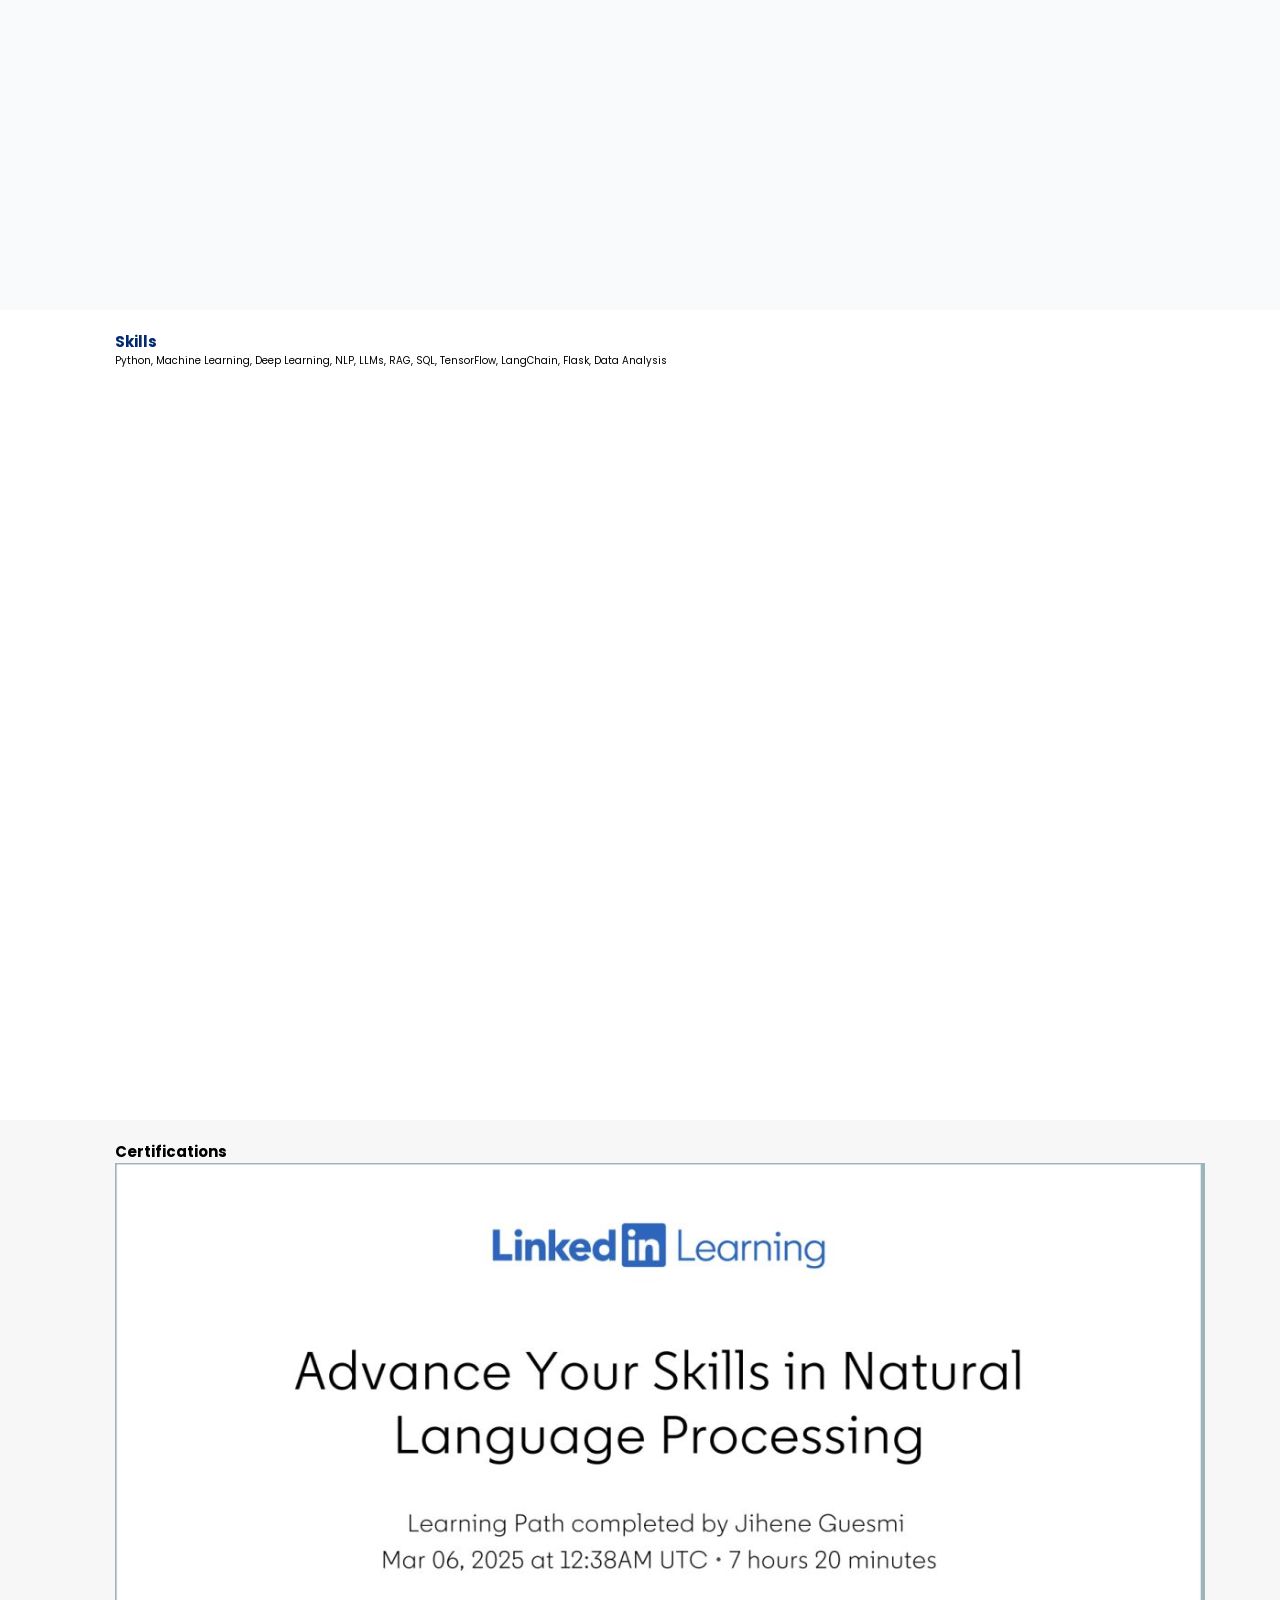
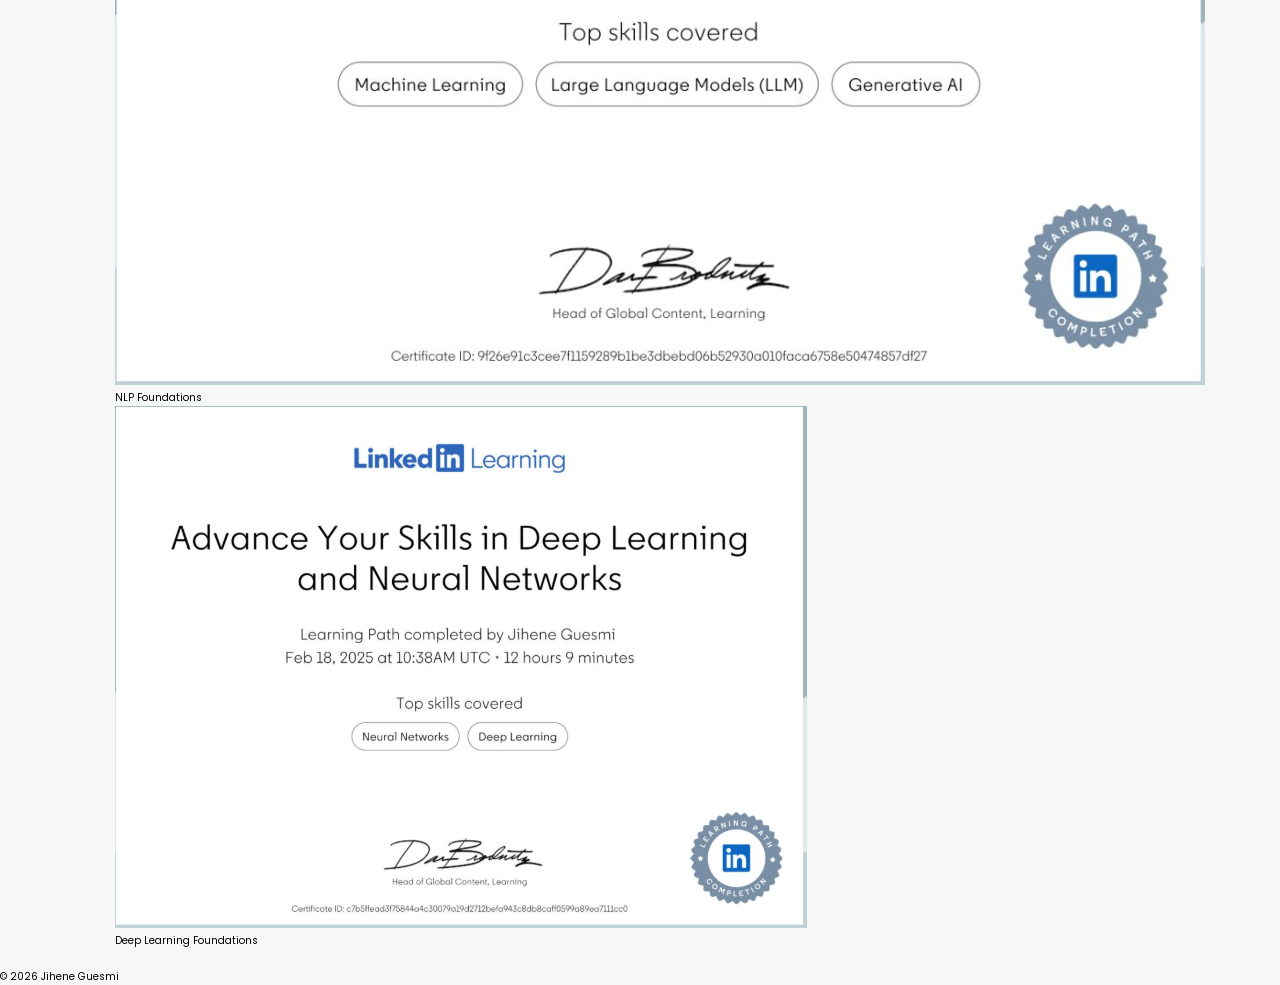
==== commit cfd01036: "Add files via upload" ====
--- a/index.html
+++ b/index.html
@@ -1,514 +1,158 @@
-<!DOCTYPE html>
-<html lang="en">
-<head>
-    <meta charset="UTF-8">
-    <meta http-equiv="X-UA-Compatible" content="IE=edge">
-    <meta name="viewport" content="width=device-width, initial-scale=1.0">
-    <meta name="keywords" content="jihene, portfolio, guesmi,Machine Learning , personal portfolio lifecodes, portfolio design, portfolio website, personal portfolio" />
-
-    <link rel="stylesheet" href="./assets/css/style.css">     <!-- Custom CSS -->
-    <link rel="stylesheet" href="https://cdnjs.cloudflare.com/ajax/libs/font-awesome/5.15.3/css/all.min.css" integrity="sha512-iBBXm8fW90+nuLcSKlbmrPcLa0OT92xO1BIsZ+ywDWZCvqsWgccV3gFoRBv0z+8dLJgyAHIhR35VZc2oM/gI1w==" crossorigin="anonymous" referrerpolicy="no-referrer" />
-    <link id='favicon' rel="shortcut icon" href="./assets/images/hero.jpg" type="image/x-png">
-    <title>Jihene Guesmi's Portfolio</title>
-</head>
-
-
-
-<!-- Google tag (gtag.js) Starts -->
-<script async src="https://www.googletagmanager.com/gtag/js?id=G-JNBQXGQJJF"></script>
-<script>
-  window.dataLayer = window.dataLayer || [];
-  function gtag(){dataLayer.push(arguments);}
-  gtag('js', new Date());
-
-  gtag('config', 'G-JNBQXGQJJF');
-</script>
-</head>
-<body oncontextmenu="return false">
-<!-- Google tag (gtag.js) Ends -->
-
-
-
-<!-- navbar starts -->
-<header>
-  <a href="#" class="logo"><i class="fas fa-cog fa-pulse"></i> J G</a>
-        <div id="menu" class="fas fa-bars"></div>
-        <nav class="navbar">
-            <ul>
-            <li><a class="active" href="#home">Home</a></li>
-            <li><a href="#education">Education</a></li>
-            <li><a href="#projects">Projects</a></li>
-            <li><a href="#experience">Experience</a></li>
-            <li><a href="#skills">Skills</a></li>
-            <li><a href="#certifications">Certifications</a></li>
-            </ul>
-        </nav>
-</header>
-
-
-<br><br>
-<!-- hero section starts -->
-<section class="home" id="home">
-    <div id="particles-js"></div>
-    <div class="content">
-    <h2>Hi There,<br/> I'm<span> Jihene Guesmi</span></h2>
-    <p>i am into <span class="typing-text"></span></p>
-    <a href="#about" class="btn"><span>About Me</span>
-      <i class="fas fa-arrow-circle-down"></i>
-    </a>
-    <div class="socials">
-        <ul class="social-icons">
-          <li><a class="linkedin" aria-label="LinkedIn" href="https://www.linkedin.com/in/jihene-guesmi-738944259/" target="_blank"><i class="fab fa-linkedin"></i></a></li> 
-          <li><a class="github" aria-label="GitHub" href= "https://github.com/jiheneguesmi" target="_blank"><i class="fab fa-github"></i></a></li>
-        </ul>
-      </div>
-    </div>
-    <div class="floating-contact">
-    <i class="fas fa-envelope"></i>
-</div>
-<div class="image">
-    <img draggable="false" class="tilt" src="./assets/images/jihene.jpg" alt="Jihene Guesmi>
-</div>
-</section>
-<!-- hero section ends -->
-
-
-
-<!-- about section starts -->
-<section class="about" id="about">
-    <h2 class="heading"><i class="fas fa-user-alt"></i> About <span>Me</span></h2>
-    <div class="row">
-    <div class="image" style="display: flex; flex-direction: column; align-items: center;">
-        <img draggable="false" class="tilt" src="./assets/images/hero.jpg" alt="" style="margin-bottom: 1rem;">
-        <span class="fullname" style="font-size:2.2rem; font-weight:700; color:#2506ad; margin-bottom:1rem;">Jihene Guesmi</span>
-    </div>
-    <div class="content" style="display: flex; flex-direction: column;">
-        <!-- Retirer le premier bouton Resume ici -->
-        <h3 style="font-size:2.3rem; font-weight:700; color:#2506ad;">I'm <span>Jihene Guesmi</span></h3>
-        <span class="tag" style="font-size:1.3rem; color:#420177; font-weight:600; margin-bottom:1rem;">Artificial Intelligence / Machine Learning Enthusiast</span>
-        <p style="font-size:1.7rem; font-family:'Nunito',sans-serif; font-weight:600; text-align:justify; line-height:1.8; background:linear-gradient(90deg,rgba(245,245,255,0.9),rgba(230,230,255,0.7)); border-radius:14px; padding:1.5rem 2rem; box-shadow:0 4px 16px rgba(102,126,234,0.10); letter-spacing:0.02em;">
-          Highly motivated final-year Data Science Engineering student at the Faculty of Sciences of Tunis, passionate about transforming data into actionable insights.<br>
-          With a solid foundation in Machine Learning, Deep Learning, and Big Data technologies, I love building innovative solutions that solve real-world problems.
-        </p>
-        <div class="box-container" style="margin-top:1.5rem;">
-            <div class="box">
-              <p><span> E-mail : </span> jihene.guesmi@etudiant-fst.utm.tn</p>
-              <p><span> Place : </span>Manar 1, Tunis, Tunisia</p>
-              <div class="resumebtn" style="display: flex; justify-content: flex-start; align-items: center; margin-top: 1.2rem;">
-                  <a href="./assets/pdf/JiheneGuesmi.pdf.pdf" target="_blank" class="btn" style="display: flex; align-items: center; gap: 0.7rem; padding: 1rem 2rem;">
-                      <i class="fas fa-file" style="font-size: 2.2rem;"></i>
-                      <span style="font-size:1.4rem;">Resume</span>
-                  </a>
-              </div>
-            </div>
-        </div>
-    </div>
-    </div>
-</section>
-<!-- about section ends -->
-
-
-
-<!-- education section starts -->
-<section class="education" id="education">
-  <h1 class="heading"><i class="fas fa-graduation-cap"></i><span>Education</span></h1>
-  <div class="box-container">
-
-    <div class="box"><div class="image"><img src="./assets/images/educat/FST.png" alt=""></div><div class="content">
-    <h3> Engineering Degree Program</h3><p> Faculty of Sciences of Tunis, Tunis</p>
-    <h4>2023-Present</h4><p>Valedictorian</p></div></div>
-
-    <div class="box"><div class="image"><img src="./assets/images/educat/FST.png" alt=""></div><div class="content">
-    <h3>Preparatory Cycle for Engineering Studies</h3><p> Faculty of Sciences of Tunis, Tunis</p>
-    <h4>2021-2023</h4><p>Valedictorian</p></div></div>
-    
-    <div class="box"><div class="image"><img src="./assets/images/educat/lpk2.jpg" alt=""></div><div class="content">
-    <h3> Baccalaureate</h3><p>Pilot high school, Kairouan</p>
-    <h4>2021</h4><p>Grade: 17.01 ( Graduated with Highest Honors )</p></div></div>
-
-  </div>
-</section>
-<!-- education section ends -->
-
-
-
-<!-- PROJECT SECTION STARTS -->
-<section class="work", id="projects">
-  <div class="container">
-    <div class="heading">
-      <h2><span>Projects</span></h2>
-    </div>
-    <div class="box-container">
-
-      <!--Project-1-->
-      <div class="box"><a href="https://github.com/jiheneguesmi/Intelligent-Recruitement-System" target="_blank">
-      <img src=".\assets\images\projects\recruitement.jpg"alt=""></a><div class="content"><div class="tag">
-      <h3>Intelligent Recruitement System</h3></div></div></div>
-
-
-
-      
-      <!--Project-9-->
-      <div class="box"><a href="https://github.com/jiheneguesmi/trend_analysis"target="_blank">
-      <img src=".\assets\images\projects\trend analysis.jpg" alt=""></a><div class="content"><div class="tag">
-      <h3>Viral Trend Generation</h3></div></div></div>
-
-            
-      <!--Project-9-->
-      <div class="box"><a href="https://github.com/jiheneguesmi/AI-powered-personal-recommendation-app" target="_blank">
-        <img src=".\assets\images\projects\tourism.jpg" alt=""></a><div class="content"><div class="tag">
-        <h3>Personal Recommendation app</h3></div></div></div>
-
-      <!--Project-9-->
-      <div class="box"><a href="https://github.com/jiheneguesmi/Vit-for-Image-Reconstruction" target="_blank">
-        <img src=".\assets\images\projects\vit.jpg" alt=""></a><div class="content"><div class="tag">
-        <h3>Vit for Image Reconstruction</h3></div></div></div>
-
-      <!--Project-9-->
-      <div class="box"><a href="https://github.com/jiheneguesmi/Intrusion-Detection-CIC-IDS2017" target="_blank">
-        <img src=".\assets\images\projects\intrusion detection.jpg" alt=""></a><div class="content"><div class="tag">
-        <h3>Intrusion Detection</h3></div></div></div>
-
-    </div>
-    <div class="viewall">
-      <a href="https://github.com/jiheneguesmi"  target="_blank" class="btn"><span>View More Projects</span><i class="fas fa-chevron-right"></i></a>
-    </div>
-  </div>
-</section>
-<!-- work project section ends -->
-
-
-
-<!-- Enhanced experience section with side-by-side layout -->
-<section class="experience" id="experience">
-  <h2 class="heading"><i class="fas fa-briefcase"></i> Experience </h2>
-  
-  <!-- Top Row - Side by Side -->
-  <div class="experience-grid">
-    <!-- Sofrecom Tunisia -->
-    <div class="experience-card">
-      <div class="content">
-        <div class="tag">
-          <h2>Sofrecom Tunisia</h2>
-        </div>
-        <div class="desc">
-          <h3>Generative AI Intern</h3>
-          <p>July 2025 - August 2025</p>
-          <br>
-          <p>Designed and developed advanced AI systems for intelligent information retrieval and generation:
-
-• Built a hybrid retrieval engine combining semantic (vector-based) and structured (entity/keyword) search capabilities
-• Created a smart generation orchestrator supporting 7 adaptive strategies including RAG, web search, and SQL-based approaches  
-• Developed comprehensive evaluation pipeline with hallucination detection, relevance scoring, and accuracy metrics (achieved avg. accuracy 0.87)
-• Integrated LangSmith logging and Streamlit feedback systems for continuous performance improvement
-
-<br><br><b>Technologies</b>: RAG, Vector Search, LangChain, LangSmith, NLP, LLMs, Semantic Retrieval, AI Pipelines</p>
-            <div style="margin-top:1rem;">
-              <a href="https://github.com/jiheneguesmi/SQL-RAG-Engine" target="_blank" class="btn" style="font-size:1.1rem; padding:0.6rem 1.2rem; background:#2506ad; color:#fff; border-radius:6px; text-decoration:none;">
-                <i class="fab fa-github"></i> SQL-RAG-Engine (GitHub)
-              </a>
-            </div>
-        </div>
-      </div>
-    </div>
-
-    <!-- SKILLIA -->
-    <div class="experience-card">
-      <div class="content">
-        <div class="tag">
-          <h2>SKILLIA</h2>
-        </div>
-        <div class="desc">
-          <h3>Generative AI Intern</h3>
-          <p>June 2025 - August 2025</p>
-          <br>
-          <p>Developed an AI Strategic Assistant to automatically build targeted, differentiating, and closing-oriented consulting offers:
-
-• Created an Offer Generator using Flask, LangChain, and Cohere LLM for automated proposal creation
-• Built end-to-end AI pipeline with semantic document retrieval, proposal generation, and quality scoring
-• Achieved 76% overall quality score with 87% Precision, 78% Consistency, and 100% Completeness
-• Integrated LangSmith tracing to monitor and improve pipeline performance
-• Implemented automated sector monitoring, competitive benchmarking, and market trend analysis
-
-<br><br><b>Technologies</b>: Python, Flask, LangChain, Cohere LLM, Web Scraping, N8n Workflow Automation, API Integration, Document Generation (PPT, Notion, PDF)</p>
-            <div style="margin-top:1rem;">
-              <a href="https://github.com/jiheneguesmi/Custom-offer-generator" target="_blank" class="btn" style="font-size:1.1rem; padding:0.6rem 1.2rem; background:#2506ad; color:#fff; border-radius:6px; text-decoration:none;">
-                <i class="fab fa-github"></i> Custom-offer-generator (GitHub)
-              </a>
-            </div>
-        </div>
-      </div>
-    </div>
-  </div>
-
-  <!-- Bottom Row - Centered -->
-  <div class="experience-center">
-    <div class="experience-card centered">
-      <div class="content">
-        <div class="tag">
-          <h2>BRI Technology</h2>
-        </div>
-        <div class="desc">
-          <h3>Data Science Intern</h3>
-          <p>July 2024 - August 2024</p>
-          <br>
-          <p>Focused on data engineering and analytics integration for enterprise solutions:
-
-• Streamlined ETL pipelines using Talend Open Studio for efficient data migration and transformation
-• Integrated Neo4j graph database with PostgreSQL using Spring Boot for enhanced data relationships
-• Configured Google Analytics for real-time user tracking and behavioral insights
-• Developed Angular interface for data visualization and user interaction
-
-<br><br><b>Technologies</b>: Neo4j, PostgreSQL, Spring Boot, Talend ETL, Google Analytics, Angular, Data Integration, Graph Databases</p>
-        </div>
-      </div>
-    </div>
-  </div>
-</section>
-
-
-
-
-
-<!-- Skills Section Starts -->
-<section class="skills" id="skills">
-  <div class="container" style="display: flex; flex-direction: column; align-items: center;">
-    <div class="heading" style="text-align: center;">
-      <h2 style="text-align: center;">Abilities <span>&</span> Skills</h2>
-    </div>
-    <div class="skills-matrix" style="width:100%;margin-top:2rem;">
-      
-      <!-- Programming Languages -->
-      <div class="skill-category programming">
-        <h3 style="color:#667eea;font-size:1.5rem;margin-bottom:1rem;">Programming Languages</h3>
-        <div class="skill-list">
-          <span class="skill-item">Python</span>
-          <span class="skill-item">C</span>
-          <span class="skill-item">C++</span>
-          <span class="skill-item">Java</span>
-          <span class="skill-item">R</span>
-        </div>
-      </div>
-
-      <!-- Web Technologies -->
-      <div class="skill-category tools" style="border-top-color:#06b6d4;">
-        <h3 style="color:#06b6d4;font-size:1.5rem;margin-bottom:1rem;">Web Technologies</h3>
-        <div class="skill-list">
-          <span class="skill-item">HTML</span>
-          <span class="skill-item">CSS</span>
-          <span class="skill-item">JavaScript</span>
-          <span class="skill-item">PHP</span>
-          <span class="skill-item">Flask</span>
-          <span class="skill-item">Streamlit</span>
-        </div>
-      </div>
-
-      <!-- Data Science & Machine Learning -->
-      <div class="skill-category data-science">
-        <h3 style="color:#10b981;font-size:1.5rem;margin-bottom:1rem;">Data Science & Machine Learning</h3>
-        <div class="skill-list">
-          <span class="skill-item">Machine Learning</span>
-          <span class="skill-item">Deep Learning</span>
-          <span class="skill-item">Computer Vision</span>
-          <span class="skill-item">Generative AI</span>
-          <span class="skill-item">Natural Language Processing</span>
-          <span class="skill-item">Large Language Models</span>
-        </div>
-      </div>
-
-      <!-- AI/ML Frameworks & Libraries -->
-      <div class="skill-category programming" style="border-top-color:#8b5cf6;">
-        <h3 style="color:#8b5cf6;font-size:1.5rem;margin-bottom:1rem;">AI/ML Frameworks & Libraries</h3>
-        <div class="skill-list">
-          <span class="skill-item">Scikit-Learn</span>
-          <span class="skill-item">TensorFlow</span>
-          <span class="skill-item">OpenCV</span>
-          <span class="skill-item">NLTK</span>
-          <span class="skill-item">SpaCy</span>
-          <span class="skill-item">Transformers (Hugging Face)</span>
-          <span class="skill-item">LangChain</span>
-          <span class="skill-item">LangSmith</span>
-          <span class="skill-item">OpenAI</span>
-        </div>
-      </div>
-
-      <!-- Python Data Libraries -->
-      <div class="skill-category programming" style="border-top-color:#3b82f6;">
-        <h3 style="color:#3b82f6;font-size:1.5rem;margin-bottom:1rem;">Python Data Libraries</h3>
-        <div class="skill-list">
-          <span class="skill-item">Numpy</span>
-          <span class="skill-item">Pandas</span>
-          <span class="skill-item">Matplotlib</span>
-          <span class="skill-item">Seaborn</span>
-        </div>
-      </div>
-
-      <!-- Databases -->
-      <div class="skill-category databases">
-        <h3 style="color:#ef4444;font-size:1.5rem;margin-bottom:1rem;">Databases</h3>
-        <div class="skill-list">
-          <span class="skill-item">SQL</span>
-          <span class="skill-item">NoSQL</span>
-          <span class="skill-item">PL/SQL</span>
-          <span class="skill-item">FAISS</span>
-        </div>
-      </div>
-
-      <!-- Big Data & Analytics -->
-      <div class="skill-category tools" style="border-top-color:#8b5cf6;">
-        <h3 style="color:#8b5cf6;font-size:1.5rem;margin-bottom:1rem;">Big Data & Analytics</h3>
-        <div class="skill-list">
-          <span class="skill-item">Hadoop</span>
-          <span class="skill-item">Apache Spark</span>
-          <span class="skill-item">Hive</span>
-          <span class="skill-item">Data Mining</span>
-        </div>
-      </div>
-
-      <!-- Data Visualization & BI Tools -->
-      <div class="skill-category tools">
-        <h3 style="color:#f59e0b;font-size:1.5rem;margin-bottom:1rem;">Data Visualization & BI Tools</h3>
-        <div class="skill-list">
-          <span class="skill-item">Tableau</span>
-          <span class="skill-item">Microsoft Power BI</span>
-          <span class="skill-item">Talend</span>
-          <span class="skill-item">Google Analytics</span>
-        </div>
-      </div>
-
-      <!-- Languages -->
-      <div class="skill-category databases" style="border-top-color:#64748b;">
-        <h3 style="color:#64748b;font-size:1.5rem;margin-bottom:1rem;">Languages</h3>
-        <div class="skill-list">
-          <span class="skill-item">English : Fluent</span>
-          <span class="skill-item">French : Fluent</span>
-          <span class="skill-item">German : Beginner</span>
-          <span class="skill-item">Arabic : Native</span>
-        </div>
-      </div>
-
-    </div>
-  </div>
-</section>
-<!-- skills section ends -->
-<!-- certifications section starts -->
-<section class="skills work certification" id="certifications">
-  <div class="container">
-    <div class="heading">
-      <h2>certifications</h2>
-    </div>
-    <div class="box-container" style="display: flex; flex-wrap: wrap; gap: 2rem; justify-content: center;">
-      <!--Certification 1-->
-      <div class="box">
-        <a href="https://www.linkedin.com/learning/certificates/9f26e91c3cee7f1159289b1be3dbebd06b52930a010faca6758e50474857df27?u=2153100" target="_blank">
-          <img src=".\assets\images\NLP.png" alt="NLP">
-        </a>
-        <div class="content">
-          <div class="tag">
-            <h3>Natural Language Processing Foundations<br>LinkedIn Learning</h3>
-          </div>
-        </div>
-      </div>
-      <!--Certification 2-->
-      <div class="box">
-        <a href="https://www.linkedin.com/learning/certificates/c7b5ffead3f75844a4c30079a19d2712befa943c8db8caff0599a89ea7111cc0?u=2153100" target="_blank">
-          <img src=".\assets\images\DL and NN.png" alt="DL and NN">
-        </a>
-        <div class="content">
-          <div class="tag">
-            <h3>Deep Learning & Neural Networks Foundations<br>LinkedIn Learning</h3>
-          </div>
-        </div>
-      </div>
-      <!--Certification 3-->
-      <div class="box">
-        <a href="https://mail.google.com/mail/u/0/#search/cdoss/FMfcgzQXKDZnsSjtXdvxgPwvSZtkSRxG?projector=1&messagePartId=0.1" target="_blank">
-          <img src=".\assets\images\cdoss.png" alt="Big Data ML">
-        </a>
-        <div class="content">
-          <div class="tag">
-            <h3>Big Data & Machine Learning Certification<br>CDOSS</h3>
-          </div>
-        </div>
-      </div>
-    </div>
-  </div>
-</section>
-<!-- certifications section ends -->
-
-<!-- footer section starts -->
-<section class="footer">
-
-  <div class="box-container">
-
-      <div class="box">
-          <h3>Jihene Guesmi's Portfolio</h3>
-          <p>Thank you for visiting my personal portfolio website. <br/> <br/>  </p>
-      </div>
-
-      <div class="box">
-          <h3>quick links</h3>
-          <a class="active" href="#home">Home</a>
-          <a href="#education">Education</a>
-          <a href="#projects">Projects</a>
-          <a href="#experience">Experience</a>
-          <a href="#skills">Skills</a>
-          <a href="#certifications">Certifications</a>
-      </div>
-      
-      <div class="box">
-          <h3>contact info</h3>
-          <p> <i class="fas fa-phone"></i>+216 50825461</p>
-          <p> <i class="fas fa-envelope"></i>jihene.guesmi@etudiant-fst.utm.tn</p>
-          <p> <i class="fas fa-map-marked-alt"></i>Manar1, Tunis, Tunisia</p>
-          <div class="share">
-            <li><a class="linkedin" aria-label="LinkedIn" href="https://www.linkedin.com/in/jihene-guesmi-738944259/" target="_blank"><i class="fab fa-linkedin"></i></a></li> 
-            <li><a class="github" aria-label="GitHub" href= "https://github.com/jiheneguesmi" target="_blank"><i class="fab fa-github"></i></a></li>
-            
-          </div>
-      </div>
-  </div>
-</section>
-<!-- footer section ends -->
-
-
-
-<!-- scroll top btn -->
-<a href="#home" aria-label="ScrollTop" class="fas fa-angle-up" id="scroll-top"></a>
-<!-- scroll back to top -->
-
-
-<!-- ==== ALL MAJOR JAVASCRIPT CDNS STARTS ==== -->
-<!-- jquery cdn -->
-<script src="https://cdnjs.cloudflare.com/ajax/libs/jquery/3.6.0/jquery.min.js" integrity="sha512-894YE6QWD5I59HgZOGReFYm4dnWc1Qt5NtvYSaNcOP+u1T9qYdvdihz0PPSiiqn/+/3e7Jo4EaG7TubfWGUrMQ==" crossorigin="anonymous" referrerpolicy="no-referrer"></script>
-
-<!-- typed.js cdn -->
-<script src="https://cdnjs.cloudflare.com/ajax/libs/typed.js/2.0.5/typed.min.js" integrity="sha512-1KbKusm/hAtkX5FScVR5G36wodIMnVd/aP04af06iyQTkD17szAMGNmxfNH+tEuFp3Og/P5G32L1qEC47CZbUQ==" crossorigin="anonymous" referrerpolicy="no-referrer"></script>
-
-<!-- particle.js links -->
-<script src="./assets/js/particles.min.js"></script>
-<script src="./assets/js/app.js"></script>
-
-<!-- vanilla tilt.js links -->
-<script src="https://cdnjs.cloudflare.com/ajax/libs/vanilla-tilt/1.7.0/vanilla-tilt.min.js" integrity="sha512-SttpKhJqONuBVxbRcuH0wezjuX+BoFoli0yPsnrAADcHsQMW8rkR84ItFHGIkPvhnlRnE2FaifDOUw+EltbuHg==" crossorigin="anonymous" referrerpolicy="no-referrer"></script>
-
-<!-- scroll reveal anim -->
-<script src="https://unpkg.com/scrollreveal"></script>
-
-<script
-      type="text/javascript"
-      src="https://cdn.jsdelivr.net/npm/emailjs-com@3/dist/email.min.js"
-    ></script>
-
-<!-- ==== ALL MAJOR JAVASCRIPT CDNS ENDS ==== -->
-
-<script src="./assets/js/script.js"></script>
-
-</body>
-</html>
-</html>
-<script src="./assets/js/script.js"></script>
-
-</body>
-</html>
-</html>
+<!DOCTYPE html>
+<html lang="en">
+<head>
+    <meta charset="UTF-8">
+    <meta name="viewport" content="width=device-width, initial-scale=1.0">
+    <meta name="keywords" content="jihene, portfolio, guesmi, AI, Machine Learning, portfolio website">
+
+    <link rel="stylesheet" href="./assets/css/style.css">
+    <link rel="stylesheet" href="https://cdnjs.cloudflare.com/ajax/libs/font-awesome/5.15.3/css/all.min.css">
+
+    <link rel="shortcut icon" href="./assets/images/hero.jpg" type="image/png">
+
+    <title>Jihene Guesmi | Portfolio</title>
+</head>
+
+<body oncontextmenu="return false">
+
+<!-- HEADER -->
+<header>
+  <a href="#" class="logo"><i class="fas fa-cog fa-pulse"></i> J G</a>
+  <div id="menu" class="fas fa-bars"></div>
+
+  <nav class="navbar">
+    <ul>
+      <li><a class="active" href="#home">Home</a></li>
+      <li><a href="#education">Education</a></li>
+      <li><a href="#projects">Projects</a></li>
+      <li><a href="#experience">Experience</a></li>
+      <li><a href="#skills">Skills</a></li>
+      <li><a href="#certifications">Certifications</a></li>
+    </ul>
+  </nav>
+</header>
+
+<!-- HERO -->
+<section class="home" id="home">
+  <div id="particles-js"></div>
+
+  <div class="content">
+    <h2>Hi There,<br> I'm <span>Jihene Guesmi</span></h2>
+    <p>I am into <span class="typing-text"></span></p>
+
+    <a href="#about" class="btn">
+      <span>About Me</span>
+      <i class="fas fa-arrow-circle-down"></i>
+    </a>
+
+    <div class="socials">
+      <a href="https://www.linkedin.com/in/jihene-guesmi-738944259/" target="_blank"><i class="fab fa-linkedin"></i></a>
+      <a href="https://github.com/jiheneguesmi" target="_blank"><i class="fab fa-github"></i></a>
+    </div>
+  </div>
+
+  <div class="image">
+    <img src="./assets/images/jihene.jpg" alt="Jihene Guesmi">
+  </div>
+</section>
+
+<!-- ABOUT -->
+<section class="about" id="about">
+  <h2 class="heading">About <span>Me</span></h2>
+
+  <p>
+    AI Engineer focused on building intelligent systems using NLP, RAG, and LLMs.
+    I design end-to-end AI solutions from data to deployment and enjoy solving real-world problems.
+  </p>
+</section>
+
+<!-- PROJECTS -->
+<section class="work" id="projects">
+  <h2>Projects</h2>
+
+  <div class="box-container">
+
+    <div class="box">
+      <a href="https://github.com/jiheneguesmi/Financial-Agent-RAG-HITL" target="_blank">
+        <img src="./assets/images/projects/financial-rag.png" alt="">
+        <h3>AI Financial Data Extraction Agent</h3>
+      </a>
+    </div>
+
+    <div class="box">
+      <a href="https://github.com/jiheneguesmi/Intelligent-Recruitement-System" target="_blank">
+        <img src="./assets/images/projects/recruitement.jpg" alt="">
+        <h3>Intelligent Recruitment System</h3>
+      </a>
+    </div>
+
+    <div class="box">
+      <a href="https://github.com/jiheneguesmi/trend_analysis" target="_blank">
+        <img src="./assets/images/projects/trend-analysis.jpg" alt="">
+        <h3>Viral Trend Analysis</h3>
+      </a>
+    </div>
+
+  </div>
+</section>
+
+<!-- EXPERIENCE -->
+<section class="experience" id="experience">
+  <h2>Experience</h2>
+
+  <div class="experience-card">
+    <h3>Chochoy Conseil — AI Intern</h3>
+    <p>Feb 2026 - Jul 2026</p>
+    <p>Built semantic similarity graphs to model business value from unstructured documents.</p>
+  </div>
+
+  <div class="experience-card">
+    <h3>Sofrecom — Generative AI Intern</h3>
+    <p>Jul 2025 - Aug 2025</p>
+    <p>Developed hybrid RAG-SQL system with evaluation pipeline.</p>
+  </div>
+
+  <div class="experience-card">
+    <h3>SKILLIA — AI Intern</h3>
+    <p>Jun 2025 - Aug 2025</p>
+    <p>Built AI offer generator using LangChain and LLMs.</p>
+  </div>
+
+</section>
+
+<!-- SKILLS -->
+<section class="skills" id="skills">
+  <h2>Skills</h2>
+
+  <p>
+    Python, Machine Learning, Deep Learning, NLP, LLMs, RAG, SQL,
+    TensorFlow, LangChain, Flask, Data Analysis
+  </p>
+</section>
+
+<!-- CERTIFICATIONS -->
+<section id="certifications">
+  <h2>Certifications</h2>
+
+  <div class="box">
+    <img src="./assets/images/NLP.png" alt="">
+    <p>NLP Foundations</p>
+  </div>
+
+  <div class="box">
+    <img src="./assets/images/DL and NN.png" alt="">
+    <p>Deep Learning Foundations</p>
+  </div>
+</section>
+
+<!-- FOOTER -->
+<footer>
+  <p>© 2026 Jihene Guesmi</p>
+</footer>
+
+<!-- SCRIPTS -->
+<script src="https://cdnjs.cloudflare.com/ajax/libs/jquery/3.6.0/jquery.min.js"></script>
+<script src="./assets/js/script.js"></script>
+
+</body>
+</html>
--- a/assets/css/style.css
+++ b/assets/css/style.css
@@ -0,0 +1,1407 @@
+@import url("https://fonts.googleapis.com/css2?family=Poppins:wght@400;600;700&display=swap");
+@import url("https://fonts.googleapis.com/css2?family=Nunito:ital,wght@0,300;0,400;0,600;0,700;1,300;1,400&display=swap");
+
+* {
+  margin: 0;
+  padding: 0;
+  box-sizing: border-box;
+  text-decoration: none;
+  outline: none;
+  border: none;
+  text-transform: capitalize;
+  transition: all 0.1s linear;
+}
+html {
+  font-size: 62.5%;
+  overflow-x: hidden;
+  scroll-behavior: smooth;
+}
+body {
+  background: #f7f7f7;
+  font-family: "Poppins", sans-serif;
+}
+
+*::selection {
+  background: #2b3dda;
+  color: #fff;
+}
+.box1{
+  width: 300px;
+  height : 300px;
+}
+.certification{
+  background: #f7f7f7 !important;
+}
+.certification h2{
+  color:#420177 !important;
+}
+html {
+  font-size: 62.5%;
+  overflow-x: hidden;
+}
+html::-webkit-scrollbar {
+  width: 0.8rem;
+}
+html::-webkit-scrollbar-track {
+  background: rgb(235, 202, 245);
+}
+html::-webkit-scrollbar-thumb {
+  background: #420177;
+}
+
+/* pre loader start */
+.loader-container {
+  position: fixed;
+  top: 0;
+  left: 0;
+  z-index: 10000;
+  background: #e6eff1;
+  display: flex;
+  align-items: center;
+  justify-content: center;
+  height: 100%;
+  width: 100%;
+}
+.loader-container.fade-out {
+  top: -120%;
+}
+/* pre loader end */
+.titre{
+  font-size: 25px;;
+}
+/* navbar starts */
+header {
+  position: fixed;
+  top: 0;
+  left: 0;
+  right: 0;
+  z-index: 1000;
+  display: flex;
+  justify-content: center;
+  align-items: center;
+  justify-content: space-between;
+  padding: 1.7rem 10%;
+  height: 6.5rem;
+  background-color: #fff;
+  box-shadow: 0 1px 4px rgba(146, 161, 176, 0.3);
+}
+section {
+  min-height: 100vh;
+  padding: 2rem 9%;
+}
+.heading {
+  font-size: 3.5rem;
+  color: rgb(32, 32, 32);
+  font-weight: 800;
+  text-align: center;
+}
+.heading span {
+  color: rgb(115, 3, 167);
+}
+header .logo {
+  font-size: 1.9rem;
+  font-weight: 800;
+  text-decoration: none;
+  color: #0e2431;
+}
+header .logo i {
+  font-size: 2.2rem;
+}
+header .logo:hover {
+  color: #fc8c05;
+}
+header .navbar ul {
+  list-style: none;
+  display: flex;
+  justify-content: center;
+  align-items: center;
+}
+header .navbar li {
+  margin-left: 2.5rem;
+}
+header .navbar ul li a {
+  font-size: 1.57rem;
+  color: #0e2431;
+  font-weight: 600;
+  text-decoration: none;
+  letter-spacing: 0.04rem;
+  transition: 0.2s;
+}
+header .navbar ul li a.active,
+header .navbar ul li a:hover {
+  color: #011aff;
+  border-bottom: 0.2rem solid #011aff;
+  padding: 0.5rem 0;
+}
+/* navbar ends */
+
+/* hamburger icon starts*/
+#menu {
+  font-size: 3rem;
+  cursor: pointer;
+  color: rgb(24, 2, 63);
+  display: none;
+}
+
+.certifications {
+  min-height: 90vh;
+  background: #fff;;
+}
+.certifications h2 {
+  color:#012970;
+}
+.certifications .heading span {
+  color: #012970;
+}
+.certifications .container {
+  color: #fff;
+  border-radius: 1rem;
+  padding: 2rem;
+  width: 90%;
+  margin: auto;
+  margin-top: 2rem;
+}
+@media (max-width: 768px) {
+  #menu {
+    display: block;
+  }
+  header .navbar {
+    position: fixed;
+    top: 6.5rem;
+    right: -120%;
+    width: 75%;
+    height: 100%;
+    text-align: left;
+    align-items: flex-start;
+    background-color: #0e0f31;
+  }
+  header .navbar ul {
+    flex-flow: column;
+    padding: 1rem;
+  }
+  header .navbar ul li {
+    text-align: center;
+    width: 100%;
+    margin: 1rem 0;
+    border-radius: 0.5rem;
+    width: 26rem;
+  }
+  header .navbar ul li a {
+    display: block;
+    padding: 1rem;
+    text-align: left;
+    color: #ffffff;
+    font-size: 2rem;
+  }
+  header .navbar ul li a.active,
+  header .navbar ul li a:hover {
+    padding: 1rem;
+    color: #fff;
+    border-radius: 0.5rem;
+    border-bottom: 0.5rem solid #011aff;
+  }
+  .fa-times {
+    transform: rotate(180deg);
+  }
+  header .navbar.nav-toggle {
+    right: 0;
+  }
+}
+/* hamburger icon ends */
+
+/* hero section starts*/
+.home {
+  position: relative;
+  display: flex;
+  flex-wrap: wrap;
+  gap: 1.5rem;
+  min-height: 100vh;
+  align-items: center;
+}
+.home #particles-js {
+  position: absolute;
+  top: 0;
+  left: 0;
+  height: 100%;
+  width: 100%;
+}
+.home::before {
+  content: "";
+  position: absolute;
+  top: 0;
+  left: 0;
+  height: 100%;
+  width: 100%;
+}
+.home .content {
+  flex: 1 1 40rem;
+  padding-top: 1rem;
+  z-index: 1;
+}
+.home .image {
+  flex: 1 1 40rem;
+  z-index: 1;
+}
+.home .image img {
+  width: 70%;
+  margin-left: 6rem;
+  border-radius: 50%;
+  box-shadow: 0 2px 8px rgba(0, 0, 0, 0.3);
+  cursor: pointer;
+}
+.home .image img:hover {
+  box-shadow: 0 5px 15px rgba(0, 0, 0, 0.5);
+}
+.home .content h2 {
+  font-size: 5rem;
+  font-weight: 800;
+  color: #002057;
+}
+.home .content h2 span {
+  font-size: 5rem;
+  font-weight: 800;
+  color: #ff7b00;
+}
+.home .content p {
+  font-size: 2.5rem;
+  color: #000;
+  font-weight: 600;
+  padding: 1rem 0;
+}
+.home .content p span {
+  font-size: 2.5rem;
+  color: rgb(148, 8, 8);
+  font-weight: 600;
+  padding: 1rem 0;
+}
+.home .btn {
+  margin-top: 1rem;
+  position: absolute;
+  line-height: 0;
+  padding: 1.6rem 3rem;
+  border-radius: 4em;
+  transition: 0.5s;
+  color: #fff;
+  background: #2506ad;
+  box-shadow: 0px 5px 18px rgba(48, 68, 247, 0.6);
+  font-family: "Nunito", sans-serif;
+}
+.home .btn span {
+  font-weight: 700;
+  font-size: 1.7rem;
+  letter-spacing: 0.1rem;
+}
+.home .btn i {
+  margin-left: 0.3rem;
+  font-size: 1.5rem;
+  transition: 0.3s;
+}
+.home .btn:hover {
+  background: #1a047e;
+}
+.home .btn:hover i {
+  transform: translateX(5px);
+}
+/* social icons start */
+.socials {
+  position: relative;
+  margin-top: 9rem;
+}
+.socials .social-icons {
+  padding-left: 0;
+  margin-bottom: 0;
+  list-style: none;
+}
+.socials .social-icons li {
+  display: inline-block;
+  margin-bottom: 14px;
+}
+.social-icons a {
+  font-size: 2rem;
+  display: inline-block;
+  line-height: 44px;
+  color: #00d9ff;
+  background-color: #09011b;
+  width: 44px;
+  height: 44px;
+  text-align: center;
+  margin-right: 8px;
+  border-radius: 100%;
+  -webkit-transition: all 0.2s linear;
+  -o-transition: all 0.2s linear;
+  transition: all 0.2s linear;
+}
+.social-icons a:active,
+.social-icons a:focus,
+.social-icons a:hover {
+  color: #fff;
+  background-color: #0685da;
+}
+.social-icons a.github:hover {
+  background-color: #0e0e0e;
+}
+.social-icons a.twitter:hover {
+  background-color: #00aced;
+}
+.social-icons a.linkedin:hover {
+  background-color: #007bb6;
+}
+.social-icons a.dev:hover {
+  background-color: #070707;
+}
+.social-icons a.instagram:hover {
+  background-color: #ee00da;
+}
+/* social icons end */
+
+/* hero media queries starts*/
+@media (max-width: 450px) {
+  .home .btn {
+    margin: 4rem 0;
+  }
+  .socials {
+    margin-top: 12rem;
+  }
+  .home .image img {
+    margin-top: -12rem;
+  }
+  .home .content p {
+    font-size: 2.2rem;
+  }
+  .home .content p span {
+    font-size: 2.2rem;
+  }
+}
+/* hero media queries ends*/
+/* hero section end */
+
+/* about section starts */
+.about {
+  background: rgb(255, 255, 255);
+}
+.about .row {
+  display: flex;
+  flex-direction: row;
+  gap: 2rem;
+  flex-wrap: wrap;
+  padding: 4rem;
+}
+.about .row .image {
+  text-align: center;
+  flex: 1 1 35rem;
+}
+.about .row .image img {
+  margin: 4rem;
+  width: 30rem;
+  height: auto;
+  border-radius: 5%;
+  transition: 0.3s;
+  cursor: pointer;
+}
+.about .row .image img:hover {
+  mix-blend-mode: normal;
+}
+.about .row .content {
+  flex: 1 1 45rem;
+  padding: 3rem;
+}
+.about .row .content h3 {
+  color: rgb(27, 27, 27);
+  font-size: 3.0rem;
+}
+.about .row .content h3 span {
+  color:#2506ad;
+}
+.about .row .content .tag {
+  font-size: 1.4rem;
+  color: #020133;
+  font-weight: 600;
+  margin-top: 1rem;
+}
+.about .row .content p {
+  font-size: 1.8rem;
+  margin-top: 1.5rem;
+  font-family: "Nunito";
+  font-weight: 600;
+  text-transform: none;
+  text-align: justify;
+  text-justify: inter-word;
+}
+.about .row .content .box-container {
+  display: flex;
+  flex-wrap: wrap;
+  gap: 1.5rem;
+  font-family: "Nunito";
+  font-weight: 600;
+}
+.about .row .content .box-container .box p {
+  text-transform: none;
+}
+.about .row .content .box-container .box p span {
+  color: #011aff;
+}
+.resumebtn {
+  margin-top: 6rem;
+}
+.resumebtn .btn {
+  padding: 1.7rem 3rem;
+  border-radius: 0.5em;
+  transition: 0.3s;
+  color: #fff;
+  background: #2506ad;
+  box-shadow: 0px 5px 10px rgba(48, 68, 247, 0.6);
+  font-family: "Nunito", sans-serif;
+}
+.resumebtn .btn span {
+  font-weight: 600;
+  font-size: 1.8rem;
+  letter-spacing: 0.1rem;
+}
+.resumebtn .btn i {
+  margin-left: 0.3rem;
+  font-size: 1.2rem;
+  transition: 0.3s;
+}
+.resumebtn .btn:hover {
+  background: #1a047e;
+}
+.resumebtn .btn:hover i {
+  transform: translateX(5px);
+}
+/* about media queries starts*/
+@media screen and (max-width: 600px) {
+  .about .row .image {
+    margin-top: 2rem;
+  }
+  .about .row .image img {
+    margin: 0 auto;
+    width: 80%;
+    mix-blend-mode: normal;
+  }
+  .about .row {
+    padding: 0.5rem;
+    margin-bottom: 7rem;
+  }
+  .about .row .content {
+    padding: 1rem;
+  }
+  .about .row .content .box-container {
+    gap: 0;
+  }
+}
+/* about media queries ends*/
+/* about section ends */
+
+/* skills section starts */
+.skills {
+  min-height: 90vh;
+  background: #fff;;
+}
+.skills h2 {
+  color:#012970;
+}
+.skills .heading span {
+  color: #012970;
+}
+.skills .container {
+  color: #fff;
+  border-radius: 1rem;
+  padding: 2rem;
+  width: 90%;
+  margin: auto;
+  margin-top: 2rem;
+}
+        .skill-category h3 {
+          font-size: 2.2rem;
+          font-weight: 700;
+          color: #0f172a;
+          letter-spacing: -0.025em;
+          flex: 1;
+        }
+
+        .skill-list {
+          display: flex;
+          flex-wrap: wrap;
+          gap: 1.2rem;
+        }
+
+.skill-item {
+          background: linear-gradient(135deg, #f8fafc 0%, #f1f5f9 100%);
+          color: #334155;
+          padding: 1.2rem 2rem;
+          border-radius: 25px;
+          font-size: 1.4rem;
+          font-weight: 600;
+          border: 1px solid #e2e8f0;
+          transition: all 0.25s ease;
+          position: relative;
+          overflow: hidden;
+          cursor: default;
+        }
+
+.skill-item:hover {
+  background: linear-gradient(135deg, #667eea 0%, #764ba2 100%);
+  color: white;
+  transform: translateY(-2px);
+}
+.skill-list {
+  display: flex;
+  flex-wrap: wrap;
+  gap: 0.5rem;
+  margin-top: 1rem;
+}
+/* skills media queries starts*/
+@media screen and (max-width: 600px) {
+  .skills .container {
+    padding: 0;
+    margin: 0;
+  }
+  .skills .container .row {
+    grid-template-columns: repeat(2, 1fr);
+    margin: 1rem;
+    padding: 2rem 0.2rem 2rem 0.2rem;
+    gap: 1rem;
+  }
+  .skills .container {
+    margin-top: 5px;
+    width: 100%;
+  }
+}
+@media (max-width: 1200px) {
+  .skills-matrix {
+    grid-template-columns: repeat(2, 1fr);
+  }
+}
+@media (max-width: 900px) {
+  .skills-matrix {
+    grid-template-columns: 1fr;
+  }
+}
+/* skills media queries ends*/
+/* skills section ends */
+
+/* education section starts */
+.education {
+  background: #e5ecfb;
+  min-height: 90vh;
+}
+.education .qoute {
+  font-size: 1.5rem;
+  text-align: center;
+  font-family: "Nunito", sans-serif;
+  font-weight: 600;
+  margin-top: 0.5rem;
+}
+.education .box-container {
+  display: flex;
+  flex-wrap: wrap;
+  justify-content: center;
+  align-items: center;
+  flex-direction: column;
+  padding-bottom: 5rem;
+  padding-top: 5rem;
+}
+.education .box-container .box {
+  display: flex;
+  flex-direction: row;
+  width: 80%;
+  border-radius: 0.5rem;
+  box-shadow: 0.2rem 0.5rem 1rem rgba(0, 0, 0, 0.2);
+  text-align: center;
+  position: relative;
+  margin-top: 2rem;
+  overflow: hidden;
+  transition: 0.3s;
+  background: rgb(252, 252, 252);
+}
+.education .box-container .box:hover {
+  transform: scale(1.03);
+  box-shadow: 1rem 0.5rem 1.2rem rgba(0, 0, 0, 0.3);
+}
+.education .box-container .box .image {
+  flex: 1 1 20rem;
+  width: 100%;
+}
+.education .box-container .box img {
+  object-fit: cover;
+  position: relative;
+  width: 100%;
+  height: 100%;
+}
+.education .box-container .box .content {
+  position: relative;
+  display: flex;
+  flex-direction: column;
+  padding: 1rem;
+  flex-wrap: wrap;
+  flex: 1 1 70rem;
+}
+.education .box-container .box .content h3 {
+  font-size: 2.5rem;
+  color: #012970;
+  padding: 0.5rem 0;
+  font-weight: 600;
+  text-align: left;
+  margin-left: 1rem;
+}
+.education .box-container .box .content p {
+  font-size: 1.5rem;
+  margin-left: 1rem;
+  text-align: left;
+}
+.education h4 {
+  font-size: 2rem;
+  color: rgb(34, 109, 0);
+  text-align: left;
+  margin: 1rem;
+  font-family: "Nunito", sans-serif;
+  font-weight: 700;
+}
+
+/* education media queries starts*/
+@media screen and (max-width: 600px) {
+  .education .box-container .box {
+    flex-direction: column;
+    width: 100%;
+  }
+  .education .box-container .box .image {
+    width: 100%;
+    height: 25rem;
+  }
+  .education .box-container .box img {
+    width: 100%;
+  }
+  .education .box-container .box .content {
+    position: relative;
+    display: flex;
+    flex-direction: column;
+    padding: 1rem;
+    flex-wrap: wrap;
+    flex: 0;
+  }
+  .education .btns {
+    margin-top: 2rem;
+    margin-left: 1rem;
+    margin-right: 1rem;
+    flex-wrap: wrap;
+  }
+}
+/* education media queries ends*/
+/* education section ends */
+
+/* work section starts */
+.work {
+  /* background: #010124; */
+  background: linear-gradient(to bottom, #000031, #00002c);
+  min-height: 90vh;
+}
+.work h2 {
+  color: #fff;
+  padding: 1rem;
+}
+.work .heading span {
+  color: rgb(255, 230, 0);
+}
+.work .box-container {
+  display: flex;
+  flex-wrap: wrap;
+  gap: 1.5rem;
+  margin: 2rem;
+}
+.work .box-container .box  {
+  flex: 1 1 30rem;
+  border-radius: 0.5rem;
+  box-shadow: 0 0.5rem 1rem rgba(0, 0, 0, 0.1);
+  position: relative;
+  overflow: hidden;
+  height: 30rem;
+  padding-bottom:2rem;
+}
+.work .box-container .box img {
+  height: 100%;
+  width: 100%;
+  object-fit: cover;
+}
+.work .box-container .box .content {
+  height: 100%;
+  width: 100%;
+  position: absolute;
+  top: 85%;
+  left: 0;
+  background: rgba(255, 255, 255, 0.9);
+  display: flex;
+  flex-direction: column;
+}
+.work .box-container .box .content .tag {
+  display: flex;
+  flex-direction: row;
+  align-items: center;
+  height: 4.5rem;
+  width: 100%;
+  background: #ffd900;
+}
+.work .box-container .box .content .tag h3 {
+  font-size: 2rem;
+  text-align: center;
+  margin: auto;
+}
+.work .box-container .box:hover .content {
+  top: 100%;
+}
+.work .desc {
+  margin: 2rem;
+  display: flex;
+  flex-direction: column;
+  justify-content: center;
+}
+.work .desc p {
+  font-size: 1.5rem;
+}
+.work .viewall {
+  display: flex;
+  justify-content: center;
+}
+.work .viewall .btn {
+  position: relative;
+  line-height: 0;
+  padding: 1.6rem 3rem;
+  border-radius: 0.5em;
+  transition: 0.5s;
+  color: rgb(255, 255, 255);
+  font-weight: 700;
+  border: 2px solid #fff;
+  box-shadow: 0px 5px 10px rgba(65, 84, 241, 0.4);
+  text-align: center;
+}
+.work .viewall .btn span {
+  font-weight: 600;
+  font-size: 1.7rem;
+  font-family: "Nunito", sans-serif;
+}
+.work .viewall .btn i {
+  margin-left: 0.3rem;
+  font-size: 1.5rem;
+  transition: 0.3s;
+}
+.work .viewall .btn:hover {
+  background: #fff;
+  color: #000;
+}
+.work .viewall .btn:hover i {
+  transform: translateX(5px);
+}
+/* work section ends */
+
+/* Enhanced Experience Section Styling */
+.experience {
+  background: #f8fafc;
+  min-height: 100vh;
+  padding: 4rem 2rem;
+}
+
+.experience .heading {
+  font-size: 3.5rem;
+  color: #1e293b;
+  font-weight: 800;
+  text-align: center;
+  margin-bottom: 4rem;
+}
+
+.experience .heading span {
+  color: #6366f1;
+}
+
+/* Top Grid - Side by Side Centered */
+.experience-grid {
+  display: flex;
+    justify-content: center;
+    gap: 2rem; /* espace entre les cartes */
+    margin-top: 2rem;
+}
+
+/* Bottom Center */
+.experience-center {
+  display: flex;
+  justify-content: center;
+  max-width: 1200px;
+  margin: 0 auto;
+}
+
+.experience-card {
+  background: #ffffff;
+  border-radius: 16px;
+  box-shadow: 0 8px 32px rgba(0, 0, 0, 0.08);
+  border: 1px solid #e2e8f0;
+  transition: all 0.3s ease;
+  overflow: hidden;
+  position: relative;
+}
+
+.experience-card.centered {
+  max-width: 600px;
+  width: 100%;
+}
+
+.experience-card::before {
+  content: '';
+  position: absolute;
+  top: 0;
+  left: 0;
+  right: 0;
+  height: 4px;
+  background: linear-gradient(90deg, #6366f1 0%, #8b5cf6 50%, #06b6d4 100%);
+}
+
+.experience-card:hover {
+  transform: translateY(-8px);
+  box-shadow: 0 20px 48px rgba(99, 102, 241, 0.15);
+}
+
+.experience-card .content .tag {
+  background: linear-gradient(135deg, #f8fafc 0%, #f1f5f9 100%);
+  padding: 2.5rem 2.5rem 1.5rem 2.5rem;
+  border-bottom: 1px solid #e2e8f0;
+  position: relative;
+}
+
+.experience-card .content .tag::after {
+  content: '\f0b1';
+  position: absolute;
+  top: 1.5rem;
+  right: 2rem;
+  font-family: "Font Awesome 5 Free";
+  font-weight: 600;
+  font-size: 2rem;
+  color: #6366f1;
+  opacity: 0.3;
+}
+
+.experience-card .content .tag h2 {
+  font-size: 2.4rem;
+  font-weight: 700;
+  color: #1e293b;
+  margin: 0;
+  letter-spacing: -0.025em;
+}
+
+.experience-card .content .desc {
+  padding: 2.5rem;
+}
+
+.experience-card .content .desc h3 {
+  font-size: 1.9rem;
+  font-weight: 600;
+  color: #6366f1;
+  margin-bottom: 0.5rem;
+}
+
+.experience-card .content .desc p {
+  font-size: 1.4rem;
+  line-height: 1.7;
+  color: #475569;
+  text-align: justify;
+  white-space: pre-line;
+  margin-bottom: 1rem;
+}
+
+.experience-card .content .desc p:first-of-type {
+  color: #64748b;
+  font-weight: 600;
+  font-size: 1.35rem;
+  margin-bottom: 1.5rem;
+}
+
+.experience-card .content .desc p b {
+  color: #1e293b;
+  font-weight: 700;
+}
+
+/* Responsive Design */
+@media screen and (max-width: 768px) {
+  .experience-grid {
+    grid-template-columns: 1fr;
+    gap: 2rem;
+  }
+  
+  .experience-card .content .tag {
+    padding: 2rem;
+  }
+  
+  .experience-card .content .desc {
+    padding: 2rem;
+  }
+  
+  .experience-card .content .tag h2 {
+    font-size: 2rem;
+  }
+  
+  .experience-card .content .desc h3 {
+    font-size: 1.7rem;
+  }
+  
+  .experience-card .content .desc p {
+    font-size: 1.3rem;
+  }
+}
+
+@media screen and (max-width: 480px) {
+  .experience {
+    padding: 2rem 1rem;
+  }
+  
+  .experience-grid {
+    gap: 1.5rem;
+  }
+  
+  .experience-card .content .tag {
+    padding: 1.5rem;
+  }
+  
+  .experience-card .content .desc {
+    padding: 1.5rem;
+  }
+}
+
+/* experience media queries ends */
+/* experience section ends */
+
+/* footer section starts */
+.footer {
+  min-height: auto;
+  padding-top: 0;
+  background: rgb(0, 1, 43);
+}
+.footer .box-container {
+  display: flex;
+  justify-content: center;
+  flex-wrap: wrap;
+}
+.footer .box-container .box {
+  flex: 1 1 25rem;
+  margin: 2.5rem;
+}
+.footer .box-container .box h3 {
+  font-size: 2.5rem;
+  color: #fff;
+  padding-bottom: 1rem;
+  font-weight: normal;
+}
+.footer .box-container .box p {
+  font-size: 1.5rem;
+  color: #ccc;
+  padding: 0.7rem 0;
+  text-transform: none;
+}
+.footer .box-container .box p i {
+  padding-right: 1rem;
+  color: #ffae00;
+}
+.footer .box-container .box a {
+  font-size: 1.5rem;
+  color: rgb(238, 238, 238);
+  padding: 0.3rem 0;
+  display: block;
+}
+.footer .box-container .box a:hover {
+  color: #ffae00;
+}
+.footer .box-container .box .share {
+  display: flex;
+  flex-wrap: wrap;
+  padding: 1rem 0;
+}
+.footer .box-container .box .share a {
+  height: 4rem;
+  width: 4rem;
+  padding: 1rem;
+  text-align: center;
+  border-radius: 5rem;
+  font-size: 1.7rem;
+  margin-right: 1rem;
+  transition: 0.2s;
+  background: rgb(230, 230, 230);
+  color: #02094b;
+  border: none;
+}
+.footer .box-container .box .share a:hover {
+  background: transparent;
+  transform: scale(0.98);
+  border: 0.1rem solid rgb(180, 178, 178);
+  color: #ffae00;
+}
+.footer .credit {
+  padding: 1rem 0 0 0;
+  text-align: center;
+  font-size: 1.5rem;
+  font-family: "Nunito", sans-serif;
+  font-weight: 600;
+  color: #fff;
+  border-top: 0.1rem solid #fff3;
+}
+.footer .credit a {
+  color: #ffae00;
+}
+.footer .fa {
+  color: #e90606;
+  margin: 0 0.3rem;
+  font-size: 1.5rem;
+  animation: pound 0.35s infinite alternate;
+}
+/* Enhanced Typography System */
+.main-title {
+    font-size: clamp(2.5rem, 5vw, 4rem);
+    font-weight: 700;
+    background: linear-gradient(135deg, #667eea 0%, #764ba2 100%);
+    -webkit-background-clip: text;
+    -webkit-text-fill-color: transparent;
+    background-clip: text;
+    margin-bottom: 1rem;
+}
+
+.typing-animation {
+    display: inline-block;
+    border-right: 2px solid #667eea;
+    animation: typing 3.5s steps(40, end), blink-caret 0.75s step-end infinite;
+}
+
+@keyframes typing {
+    from { width: 0 }
+    to { width: 100% }
+}
+
+@keyframes blink-caret {
+    from, to { border-color: transparent }
+    50% { border-color: #667eea }
+}
+
+/* Advanced Grid Layouts */
+.experience-grid {
+    display: grid;
+    grid-template-columns: repeat(auto-fit, minmax(450px, 1fr));
+    gap: 2rem;
+    margin: 2rem 0;
+}
+
+.education-timeline {
+    position: relative;
+    padding-left: 2rem;
+}
+
+.education-timeline::before {
+    content: '';
+    position: absolute;
+    left: 0;
+    top: 0;
+    bottom: 0;
+    width: 2px;
+    background: linear-gradient(180deg, #667eea 0%, #764ba2 100%);
+}
+
+.education-item {
+    position: relative;
+    margin-bottom: 2rem;
+    background: white;
+    padding: 1.5rem;
+    border-radius: 12px;
+    box-shadow: 0 4px 20px rgba(0, 0, 0, 0.08);
+    border-left: 4px solid #667eea;
+    transition: all 0.3s ease;
+}
+
+.education-item::before {
+    content: '';
+    position: absolute;
+    left: -2.5rem;
+    top: 1rem;
+    width: 12px;
+    height: 12px;
+    background: #667eea;
+    border-radius: 50%;
+    border: 3px solid white;
+    box-shadow: 0 0 0 3px #667eea;
+}
+
+.education-item:hover {
+    transform: translateX(5px);
+    box-shadow: 0 8px 30px rgba(102, 126, 234, 0.15);
+}
+
+/* Skills Matrix Enhancement */
+.skills-matrix {
+    display: grid;
+    grid-template-columns: repeat(auto-fit, minmax(300px, 1fr));
+    gap: 2rem;
+    margin: 2rem 0;
+}
+
+.skill-category {
+    background: white;
+    padding: 2rem;
+    border-radius: 16px;
+    box-shadow: 0 4px 20px rgba(0, 0, 0, 0.08);
+    border-top: 4px solid #667eea;
+    transition: all 0.3s ease;
+}
+
+.skill-category.programming { border-top-color: #667eea; }
+.skill-category.data-science { border-top-color: #10b981; }
+.skill-category.tools { border-top-color: #f59e0b; }
+.skill-category.databases { border-top-color: #ef4444; }
+
+.skill-category:hover {
+    transform: translateY(-8px);
+    box-shadow: 0 12px 40px rgba(0, 0, 0, 0.15);
+}
+
+.skill-list {
+    display: flex;
+    flex-wrap: wrap;
+    gap: 0.5rem;
+    margin-top: 1rem;
+}
+
+.skill-item {
+    background: linear-gradient(135deg, #f8fafc 0%, #e2e8f0 100%);
+    color: #475569;
+    padding: 0.5rem 1rem;
+    border-radius: 25px;
+    font-size: 0.85rem;
+    font-weight: 500;
+    border: 1px solid #e2e8f0;
+    transition: all 0.3s ease;
+}
+
+.skill-item:hover {
+    background: linear-gradient(135deg, #667eea 0%, #764ba2 100%);
+    color: white;
+    transform: translateY(-2px);
+}
+
+/* Projects Showcase Enhancement */
+.projects-showcase {
+    display: grid;
+    grid-template-columns: repeat(auto-fit, minmax(400px, 1fr));
+    gap: 2rem;
+    margin: 2rem 0;
+}
+
+.project-card {
+    background: white;
+    border-radius: 16px;
+    overflow: hidden;
+    box-shadow: 0 4px 20px rgba(0, 0, 0, 0.08);
+    transition: all 0.3s ease;
+    position: relative;
+}
+
+.project-card::before {
+    content: '';
+    position: absolute;
+    top: 0;
+    left: 0;
+    right: 0;
+    height: 4px;
+    background: linear-gradient(90deg, #667eea 0%, #764ba2 100%);
+}
+
+.project-card:hover {
+    transform: translateY(-10px);
+    box-shadow: 0 20px 40px rgba(102, 126, 234, 0.2);
+}
+
+.project-header {
+    padding: 1.5rem;
+    background: linear-gradient(135deg, #667eea 0%, #764ba2 100%);
+    color: white;
+}
+
+.project-body {
+    padding: 1.5rem;
+}
+
+.project-technologies {
+    display: flex;
+    flex-wrap: wrap;
+    gap: 0.5rem;
+    margin: 1rem 0;
+}
+
+.tech-tag {
+    background: #e0e7ff;
+    color: #3730a3;
+    padding: 0.25rem 0.75rem;
+    border-radius: 20px;
+    font-size: 0.8rem;
+    font-weight: 500;
+}
+
+/* Contact Section Enhancement */
+.contact-methods {
+    display: grid;
+    grid-template-columns: repeat(auto-fit, minmax(280px, 1fr));
+    gap: 1.5rem;
+    margin: 2rem 0;
+}
+
+.contact-card {
+    background: white;
+    padding: 2rem;
+    border-radius: 16px;
+    text-align: center;
+    box-shadow: 0 4px 20px rgba(0, 0, 0, 0.08);
+    transition: all 0.3s ease;
+    border-top: 4px solid #667eea;
+}
+
+.contact-card:hover {
+    transform: translateY(-5px);
+    box-shadow: 0 12px 40px rgba(102, 126, 234, 0.15);
+}
+
+.contact-icon {
+    display: inline-flex;
+    align-items: center;
+    justify-content: center;
+    width: 60px;
+    height: 60px;
+    background: linear-gradient(135deg, #667eea 0%, #764ba2 100%);
+    color: white;
+    border-radius: 50%;
+    font-size: 1.5rem;
+    margin-bottom: 1rem;
+}
+
+/* Responsive Enhancements */
+@media (max-width: 768px) {
+    .experience-grid,
+    .projects-showcase {
+        grid-template-columns: 1fr;
+    }
+    
+    .skills-matrix {
+        grid-template-columns: 1fr;
+    }
+    
+    .education-timeline {
+        padding-left: 1rem;
+    }
+}
+
+/* Advanced Animations */
+.fade-in-up {
+    opacity: 0;
+    transform: translateY(30px);
+    animation: fadeInUp 0.6s ease forwards;
+}
+
+@keyframes fadeInUp {
+    to {
+        opacity: 1;
+        transform: translateY(0);
+    }
+}
+
+.stagger-animation > * {
+    animation-delay: calc(var(--stagger) * 0.1s);
+}
+
+/* Floating Action Button */
+.floating-contact {
+    position: fixed;
+    bottom: 2rem;
+    right: 2rem;
+    width: 60px;
+    height: 60px;
+    background: linear-gradient(135deg, #667eea 0%, #764ba2 100%);
+    border-radius: 50%;
+    display: flex;
+    align-items: center;
+    justify-content: center;
+    color: white;
+    text-decoration: none;
+    box-shadow: 0 4px 20px rgba(102, 126, 234, 0.3);
+    transition: all 0.3s ease;
+    z-index: 1000;
+}
+
+.floating-contact:hover {
+    transform: scale(1.1);
+    box-shadow: 0 8px 30px rgba(102, 126, 234, 0.4);
+}
+@-webkit-keyframes pound {
+  to {
+    transform: scale(1.1);
+  }
+}
+@keyframes pound {
+  to {
+    transform: scale(1.1);
+  }
+}
+@media (max-width: 450px) {
+  .footer .box-container .box {
+    margin: 1.5rem;
+  }
+  .footer .box-container .box p {
+    padding: 0.7rem;
+  }
+  .footer .box-container .box .share a {
+    padding: 1.2rem;
+  }
+}
+/* footer section ends */
+
+/* common media queries starts*/
+@media (max-width: 450px) {
+  html {
+    font-size: 55%;
+  }
+  body {
+    padding-right: 0;
+  }
+  section {
+    padding: 2rem;
+  }
+}
+/* common media queries ends*/
+
+/* scroll top starts */
+#scroll-top {
+  position: fixed;
+  top: -140%;
+  right: 2rem;
+  padding: 1rem 1.5rem;
+  font-size: 2rem;
+  background: #ffae00;
+  color: rgb(13, 0, 44);
+  border-radius: 50%;
+  transition: 1s linear;
+  z-index: 1000;
+}
+#scroll-top.active {
+  top: calc(100% - 12rem);
+}
+
+
+
+
+
+/* scroll top ends */
+#scroll-top.active {
+  top: calc(100% - 12rem);
+}
+
+
+
+
+
+/* scroll top ends */
+#scroll-top.active {
+  top: calc(100% - 12rem);
+}
+
+
+
+
+
+/* scroll top ends */
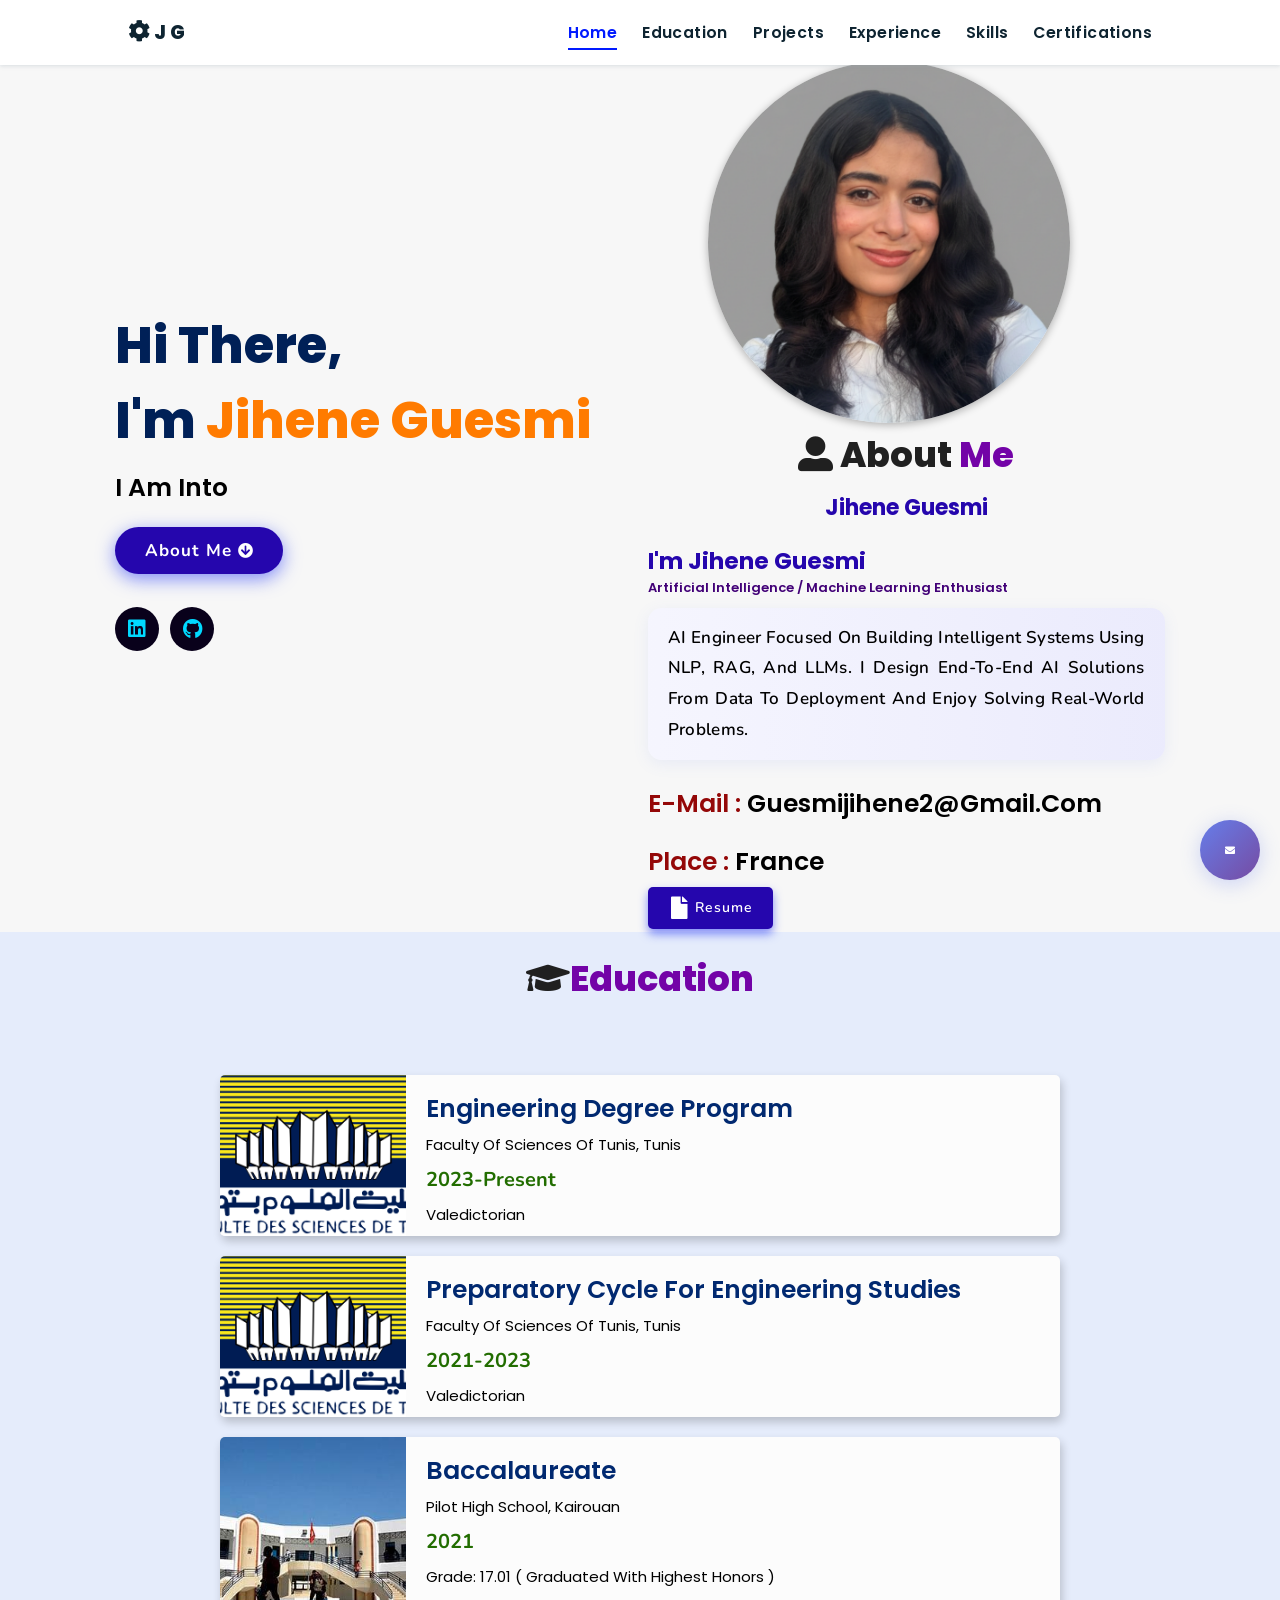
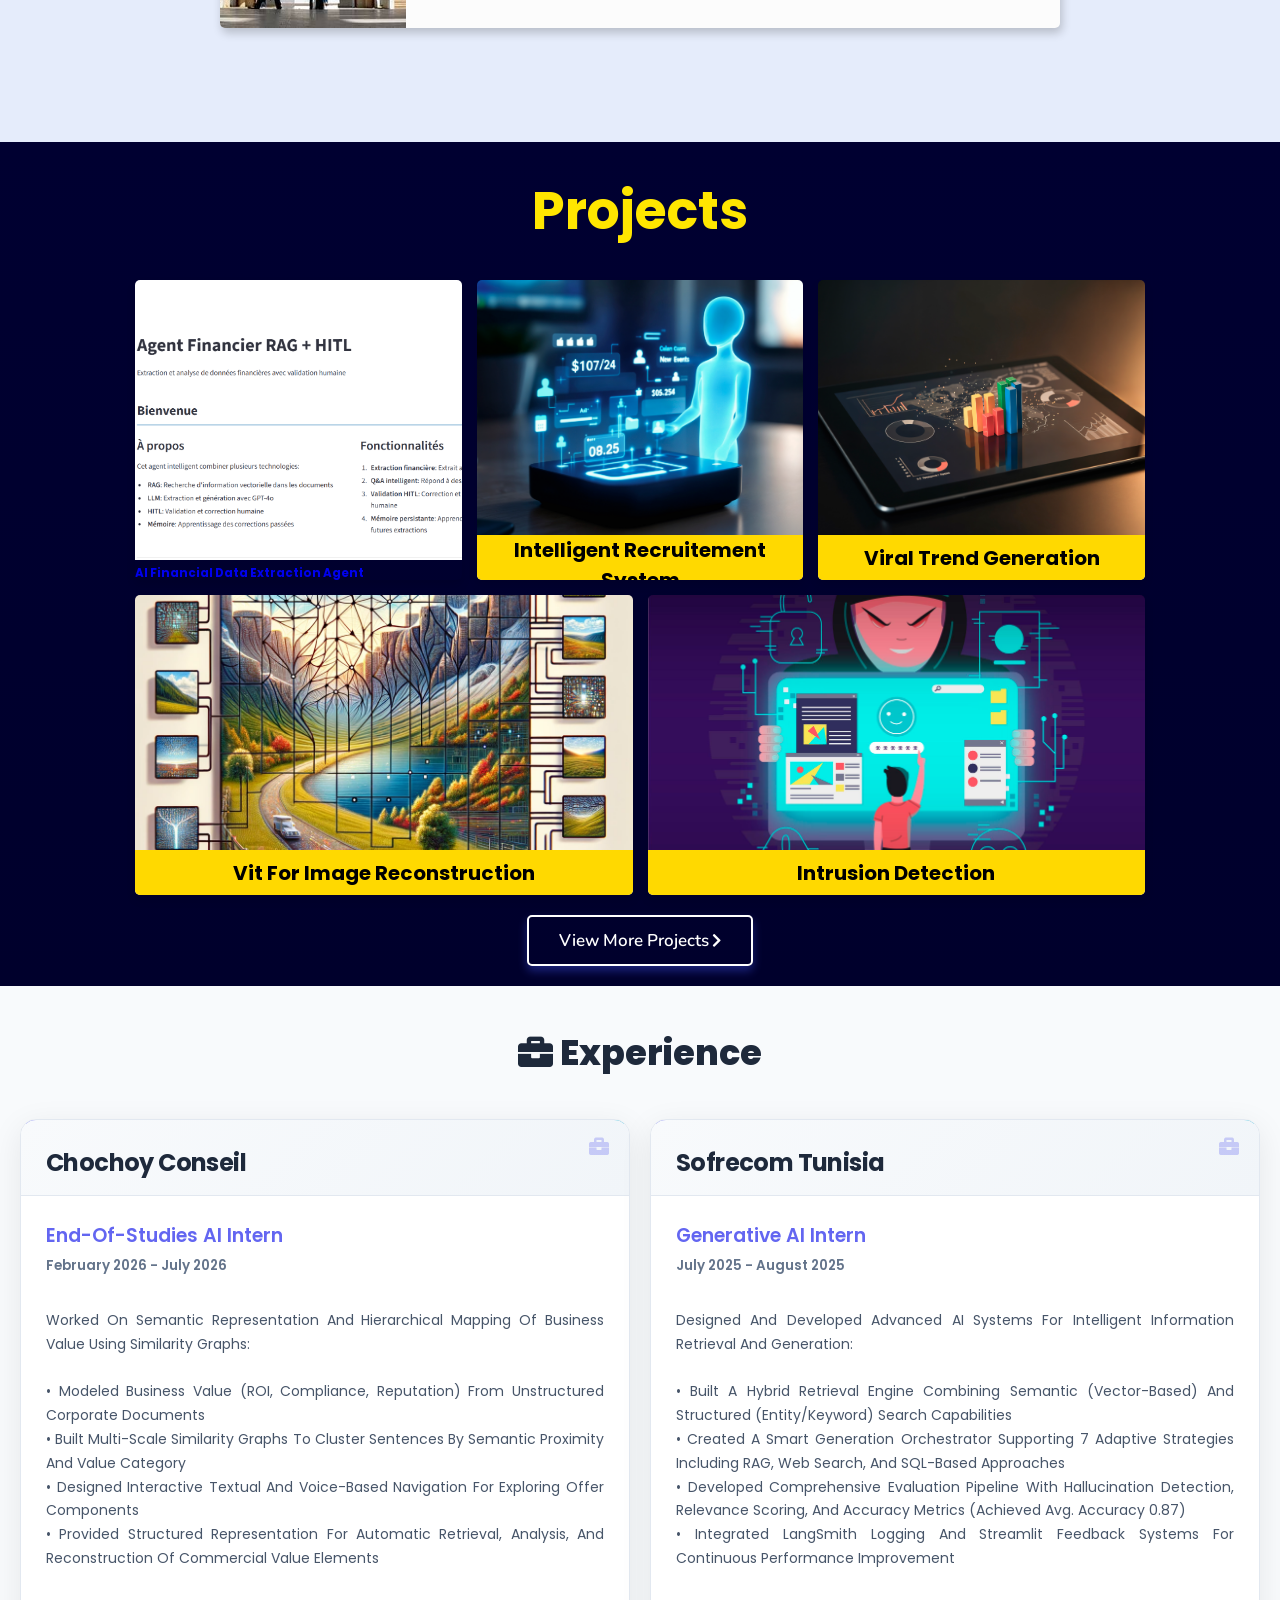
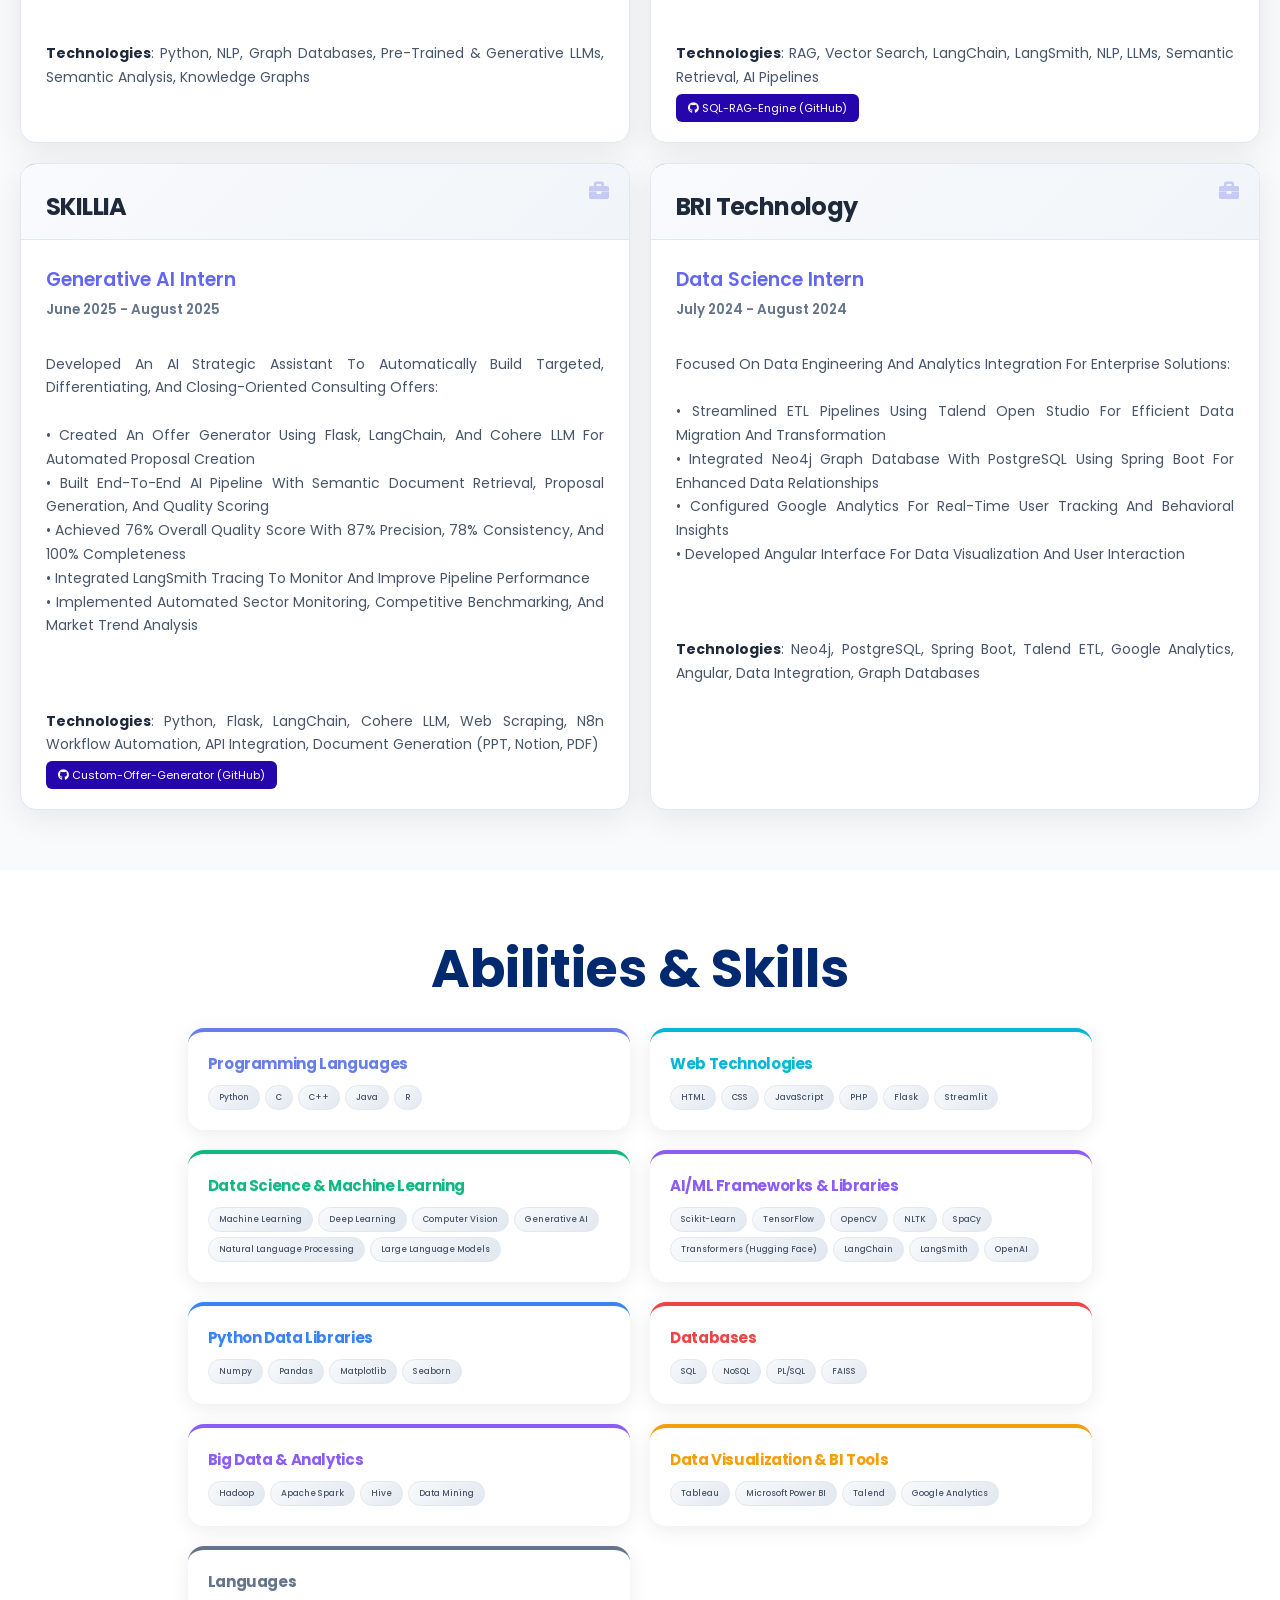
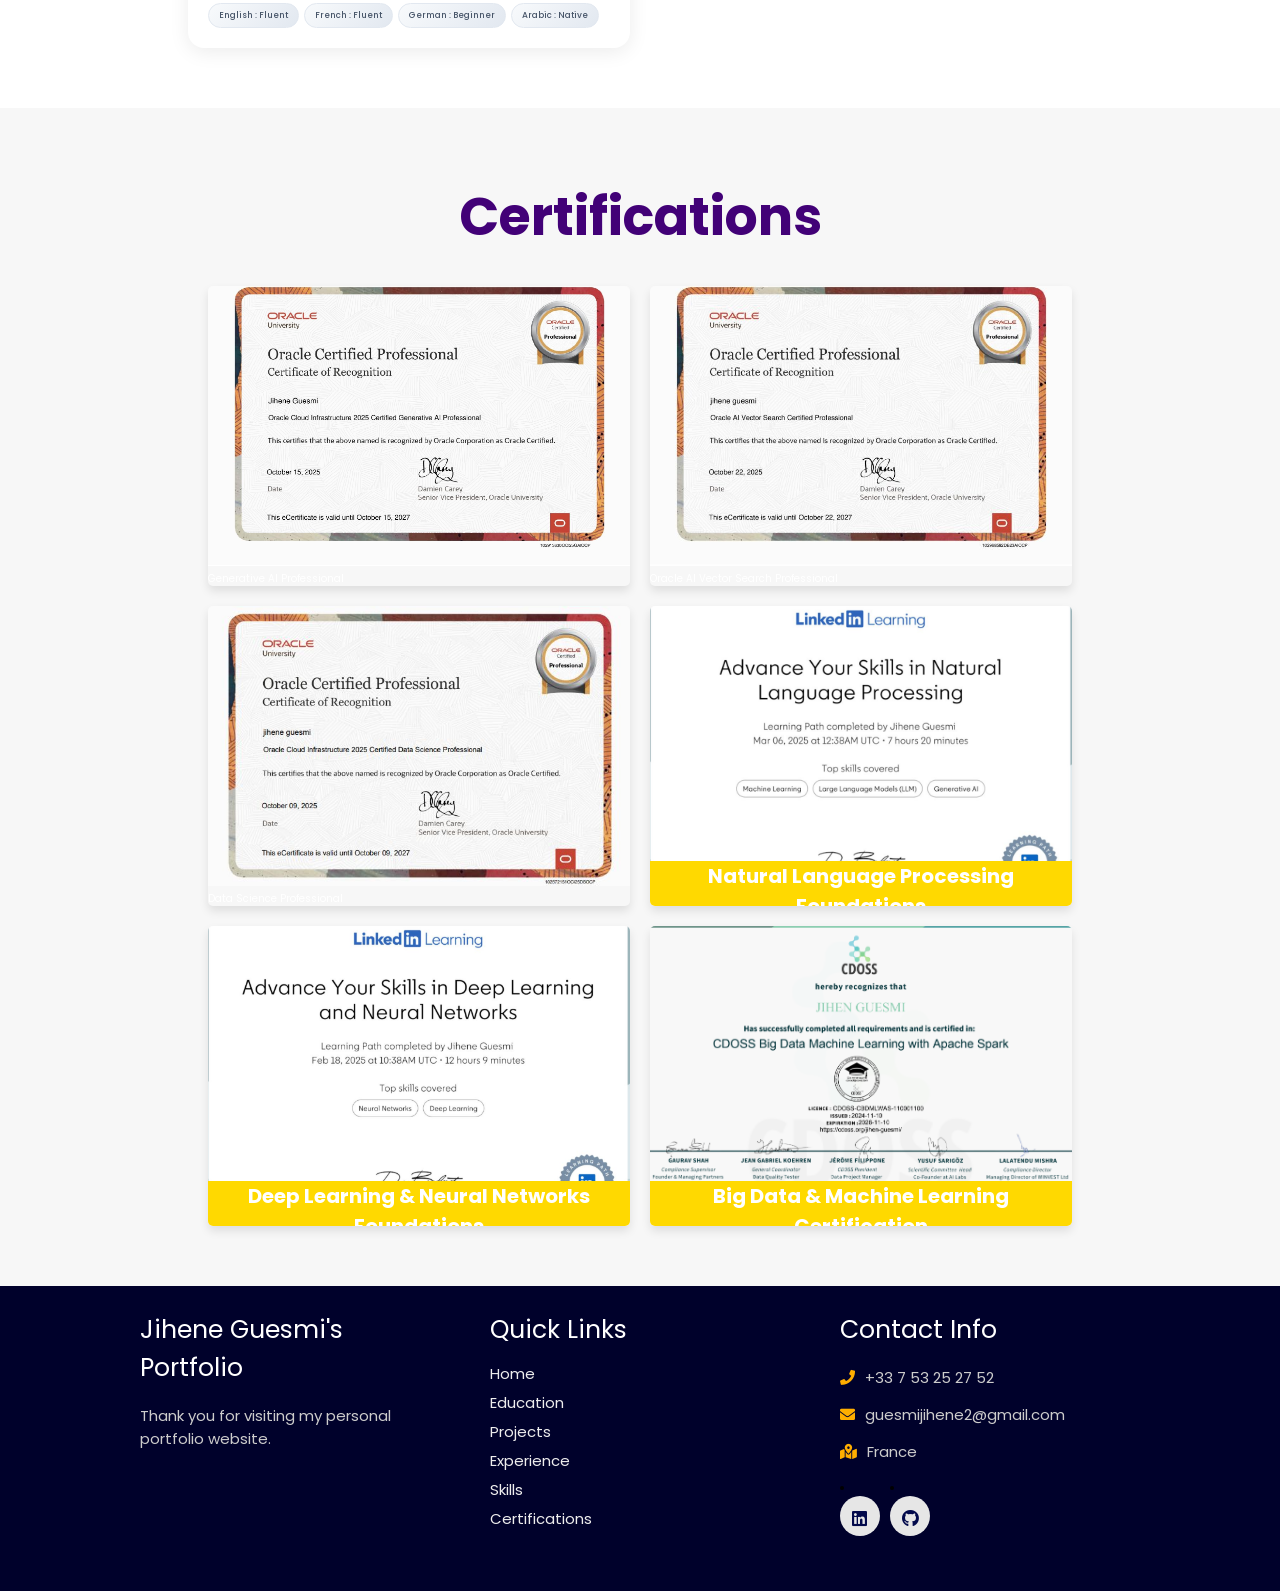
==== commit ec335736: "Add files via upload" ====
--- a/index.html
+++ b/index.html
@@ -1,158 +1,552 @@
-<!DOCTYPE html>
-<html lang="en">
-<head>
-    <meta charset="UTF-8">
-    <meta name="viewport" content="width=device-width, initial-scale=1.0">
-    <meta name="keywords" content="jihene, portfolio, guesmi, AI, Machine Learning, portfolio website">
-
-    <link rel="stylesheet" href="./assets/css/style.css">
-    <link rel="stylesheet" href="https://cdnjs.cloudflare.com/ajax/libs/font-awesome/5.15.3/css/all.min.css">
-
-    <link rel="shortcut icon" href="./assets/images/hero.jpg" type="image/png">
-
-    <title>Jihene Guesmi | Portfolio</title>
-</head>
-
-<body oncontextmenu="return false">
-
-<!-- HEADER -->
-<header>
-  <a href="#" class="logo"><i class="fas fa-cog fa-pulse"></i> J G</a>
-  <div id="menu" class="fas fa-bars"></div>
-
-  <nav class="navbar">
-    <ul>
-      <li><a class="active" href="#home">Home</a></li>
-      <li><a href="#education">Education</a></li>
-      <li><a href="#projects">Projects</a></li>
-      <li><a href="#experience">Experience</a></li>
-      <li><a href="#skills">Skills</a></li>
-      <li><a href="#certifications">Certifications</a></li>
-    </ul>
-  </nav>
-</header>
-
-<!-- HERO -->
-<section class="home" id="home">
-  <div id="particles-js"></div>
-
-  <div class="content">
-    <h2>Hi There,<br> I'm <span>Jihene Guesmi</span></h2>
-    <p>I am into <span class="typing-text"></span></p>
-
-    <a href="#about" class="btn">
-      <span>About Me</span>
-      <i class="fas fa-arrow-circle-down"></i>
-    </a>
-
-    <div class="socials">
-      <a href="https://www.linkedin.com/in/jihene-guesmi-738944259/" target="_blank"><i class="fab fa-linkedin"></i></a>
-      <a href="https://github.com/jiheneguesmi" target="_blank"><i class="fab fa-github"></i></a>
-    </div>
-  </div>
-
-  <div class="image">
-    <img src="./assets/images/jihene.jpg" alt="Jihene Guesmi">
-  </div>
-</section>
-
-<!-- ABOUT -->
-<section class="about" id="about">
-  <h2 class="heading">About <span>Me</span></h2>
-
-  <p>
-    AI Engineer focused on building intelligent systems using NLP, RAG, and LLMs.
-    I design end-to-end AI solutions from data to deployment and enjoy solving real-world problems.
-  </p>
-</section>
-
-<!-- PROJECTS -->
-<section class="work" id="projects">
-  <h2>Projects</h2>
-
-  <div class="box-container">
-
-    <div class="box">
-      <a href="https://github.com/jiheneguesmi/Financial-Agent-RAG-HITL" target="_blank">
-        <img src="./assets/images/projects/financial-rag.png" alt="">
-        <h3>AI Financial Data Extraction Agent</h3>
-      </a>
-    </div>
-
-    <div class="box">
-      <a href="https://github.com/jiheneguesmi/Intelligent-Recruitement-System" target="_blank">
-        <img src="./assets/images/projects/recruitement.jpg" alt="">
-        <h3>Intelligent Recruitment System</h3>
-      </a>
-    </div>
-
-    <div class="box">
-      <a href="https://github.com/jiheneguesmi/trend_analysis" target="_blank">
-        <img src="./assets/images/projects/trend-analysis.jpg" alt="">
-        <h3>Viral Trend Analysis</h3>
-      </a>
-    </div>
-
-  </div>
-</section>
-
-<!-- EXPERIENCE -->
-<section class="experience" id="experience">
-  <h2>Experience</h2>
-
-  <div class="experience-card">
-    <h3>Chochoy Conseil — AI Intern</h3>
-    <p>Feb 2026 - Jul 2026</p>
-    <p>Built semantic similarity graphs to model business value from unstructured documents.</p>
-  </div>
-
-  <div class="experience-card">
-    <h3>Sofrecom — Generative AI Intern</h3>
-    <p>Jul 2025 - Aug 2025</p>
-    <p>Developed hybrid RAG-SQL system with evaluation pipeline.</p>
-  </div>
-
-  <div class="experience-card">
-    <h3>SKILLIA — AI Intern</h3>
-    <p>Jun 2025 - Aug 2025</p>
-    <p>Built AI offer generator using LangChain and LLMs.</p>
-  </div>
-
-</section>
-
-<!-- SKILLS -->
-<section class="skills" id="skills">
-  <h2>Skills</h2>
-
-  <p>
-    Python, Machine Learning, Deep Learning, NLP, LLMs, RAG, SQL,
-    TensorFlow, LangChain, Flask, Data Analysis
-  </p>
-</section>
-
-<!-- CERTIFICATIONS -->
-<section id="certifications">
-  <h2>Certifications</h2>
-
-  <div class="box">
-    <img src="./assets/images/NLP.png" alt="">
-    <p>NLP Foundations</p>
-  </div>
-
-  <div class="box">
-    <img src="./assets/images/DL and NN.png" alt="">
-    <p>Deep Learning Foundations</p>
-  </div>
-</section>
-
-<!-- FOOTER -->
-<footer>
-  <p>© 2026 Jihene Guesmi</p>
-</footer>
-
-<!-- SCRIPTS -->
-<script src="https://cdnjs.cloudflare.com/ajax/libs/jquery/3.6.0/jquery.min.js"></script>
-<script src="./assets/js/script.js"></script>
-
-</body>
-</html>+<!DOCTYPE html>
+<html lang="en">
+<head>
+    <meta charset="UTF-8">
+    <meta http-equiv="X-UA-Compatible" content="IE=edge">
+    <meta name="viewport" content="width=device-width, initial-scale=1.0">
+    <meta name="keywords" content="jihene, portfolio, guesmi,Machine Learning , personal portfolio lifecodes, portfolio design, portfolio website, personal portfolio" />
+
+    <link rel="stylesheet" href="./assets/css/style.css">     <!-- Custom CSS -->
+    <link rel="stylesheet" href="https://cdnjs.cloudflare.com/ajax/libs/font-awesome/5.15.3/css/all.min.css" integrity="sha512-iBBXm8fW90+nuLcSKlbmrPcLa0OT92xO1BIsZ+ywDWZCvqsWgccV3gFoRBv0z+8dLJgyAHIhR35VZc2oM/gI1w==" crossorigin="anonymous" referrerpolicy="no-referrer" />
+    <link id='favicon' rel="shortcut icon" href="./assets/images/hero.jpg" type="image/x-png">
+    <title>Jihene Guesmi's Portfolio</title>
+</head>
+
+
+
+<!-- Google tag (gtag.js) Starts -->
+<script async src="https://www.googletagmanager.com/gtag/js?id=G-JNBQXGQJJF"></script>
+<script>
+  window.dataLayer = window.dataLayer || [];
+  function gtag(){dataLayer.push(arguments);}
+  gtag('js', new Date());
+
+  gtag('config', 'G-JNBQXGQJJF');
+</script>
+</head>
+<body oncontextmenu="return false">
+<!-- Google tag (gtag.js) Ends -->
+
+
+
+<!-- navbar starts -->
+<header>
+  <a href="#" class="logo"><i class="fas fa-cog fa-pulse"></i> J G</a>
+        <div id="menu" class="fas fa-bars"></div>
+        <nav class="navbar">
+            <ul>
+            <li><a class="active" href="#home">Home</a></li>
+            <li><a href="#education">Education</a></li>
+            <li><a href="#projects">Projects</a></li>
+            <li><a href="#experience">Experience</a></li>
+            <li><a href="#skills">Skills</a></li>
+            <li><a href="#certifications">Certifications</a></li>
+            </ul>
+        </nav>
+</header>
+
+
+<br><br>
+<!-- hero section starts -->
+<section class="home" id="home">
+    <div id="particles-js"></div>
+    <div class="content">
+    <h2>Hi There,<br/> I'm<span> Jihene Guesmi</span></h2>
+    <p>i am into <span class="typing-text"></span></p>
+    <a href="#about" class="btn"><span>About Me</span>
+      <i class="fas fa-arrow-circle-down"></i>
+    </a>
+    <div class="socials">
+        <ul class="social-icons">
+          <li><a class="linkedin" aria-label="LinkedIn" href="https://www.linkedin.com/in/jihene-guesmi-738944259/" target="_blank"><i class="fab fa-linkedin"></i></a></li> 
+          <li><a class="github" aria-label="GitHub" href= "https://github.com/jiheneguesmi" target="_blank"><i class="fab fa-github"></i></a></li>
+        </ul>
+      </div>
+    </div>
+    <div class="floating-contact">
+    <i class="fas fa-envelope"></i>
+</div>
+<div class="image">
+    <img draggable="false" class="tilt" src="./assets/images/jihene.png" alt="Jihene Guesmi>
+</div>
+</section>
+<!-- hero section ends -->
+
+
+
+<!-- about section starts -->
+<section class="about" id="about">
+    <h2 class="heading"><i class="fas fa-user-alt"></i> About <span>Me</span></h2>
+    <div class="row">
+    <div class="image" style="display: flex; flex-direction: column; align-items: center;">
+        <img draggable="false" class="tilt" src="./assets/images/hero.jpg" alt="" style="margin-bottom: 1rem;">
+        <span class="fullname" style="font-size:2.2rem; font-weight:700; color:#2506ad; margin-bottom:1rem;">Jihene Guesmi</span>
+    </div>
+    <div class="content" style="display: flex; flex-direction: column;">
+        <!-- Retirer le premier bouton Resume ici -->
+        <h3 style="font-size:2.3rem; font-weight:700; color:#2506ad;">I'm <span>Jihene Guesmi</span></h3>
+        <span class="tag" style="font-size:1.3rem; color:#420177; font-weight:600; margin-bottom:1rem;">Artificial Intelligence / Machine Learning Enthusiast</span>
+        <p style="font-size:1.7rem; font-family:'Nunito',sans-serif; font-weight:600; text-align:justify; line-height:1.8; background:linear-gradient(90deg,rgba(245,245,255,0.9),rgba(230,230,255,0.7)); border-radius:14px; padding:1.5rem 2rem; box-shadow:0 4px 16px rgba(102,126,234,0.10); letter-spacing:0.02em;">
+          AI Engineer focused on building intelligent systems using NLP, RAG, and LLMs.
+          I design end-to-end AI solutions from data to deployment and enjoy solving real-world problems.
+        </p>
+        <div class="box-container" style="margin-top:1.5rem;">
+            <div class="box">
+              <p><span> E-mail : </span> guesmijihene2@gmail.com</p>
+              <p><span> Place : </span>France</p>
+              <div class="resumebtn" style="display: flex; justify-content: flex-start; align-items: center; margin-top: 1.2rem;">
+                  <a href="./assets/pdf/JiheneGuesmi.pdf.pdf" target="_blank" class="btn" style="display: flex; align-items: center; gap: 0.7rem; padding: 1rem 2rem;">
+                      <i class="fas fa-file" style="font-size: 2.2rem;"></i>
+                      <span style="font-size:1.4rem;">Resume</span>
+                  </a>
+              </div>
+            </div>
+        </div>
+    </div>
+    </div>
+</section>
+<!-- about section ends -->
+
+
+
+<!-- education section starts -->
+<section class="education" id="education">
+  <h1 class="heading"><i class="fas fa-graduation-cap"></i><span>Education</span></h1>
+  <div class="box-container">
+
+    <div class="box"><div class="image"><img src="./assets/images/educat/FST.png" alt=""></div><div class="content">
+    <h3> Engineering Degree Program</h3><p> Faculty of Sciences of Tunis, Tunis</p>
+    <h4>2023-Present</h4><p>Valedictorian</p></div></div>
+
+    <div class="box"><div class="image"><img src="./assets/images/educat/FST.png" alt=""></div><div class="content">
+    <h3>Preparatory Cycle for Engineering Studies</h3><p> Faculty of Sciences of Tunis, Tunis</p>
+    <h4>2021-2023</h4><p>Valedictorian</p></div></div>
+    
+    <div class="box"><div class="image"><img src="./assets/images/educat/lpk2.jpg" alt=""></div><div class="content">
+    <h3> Baccalaureate</h3><p>Pilot high school, Kairouan</p>
+    <h4>2021</h4><p>Grade: 17.01 ( Graduated with Highest Honors )</p></div></div>
+
+  </div>
+</section>
+<!-- education section ends -->
+
+
+
+<!-- PROJECT SECTION STARTS -->
+<section class="work", id="projects">
+  <div class="container">
+    <div class="heading">
+      <h2><span>Projects</span></h2>
+    </div>
+    <div class="box-container">
+
+      <div class="box">
+      <a href="https://github.com/jiheneguesmi/Financial-Agent-RAG-HITL" target="_blank">
+        <img src="./assets/images/projects/financial rag.png" alt="">
+        <h3>AI Financial Data Extraction Agent</h3>
+      </a>
+    </div>
+
+      <!--Project-1-->
+      <div class="box"><a href="https://github.com/jiheneguesmi/Intelligent-Recruitement-System" target="_blank">
+      <img src=".\assets\images\projects\recruitement.jpg"alt=""></a><div class="content"><div class="tag">
+      <h3>Intelligent Recruitement System</h3></div></div></div>
+
+
+
+      
+      <!--Project-9-->
+      <div class="box"><a href="https://github.com/jiheneguesmi/trend_analysis"target="_blank">
+      <img src=".\assets\images\projects\trend analysis.jpg" alt=""></a><div class="content"><div class="tag">
+      <h3>Viral Trend Generation</h3></div></div></div>
+
+        
+
+      <!--Project-9-->
+      <div class="box"><a href="https://github.com/jiheneguesmi/Vit-for-Image-Reconstruction" target="_blank">
+        <img src=".\assets\images\projects\vit.jpg" alt=""></a><div class="content"><div class="tag">
+        <h3>Vit for Image Reconstruction</h3></div></div></div>
+
+      <!--Project-9-->
+      <div class="box"><a href="https://github.com/jiheneguesmi/Intrusion-Detection-CIC-IDS2017" target="_blank">
+        <img src=".\assets\images\projects\intrusion detection.jpg" alt=""></a><div class="content"><div class="tag">
+        <h3>Intrusion Detection</h3></div></div></div>
+
+    </div>
+    <div class="viewall">
+      <a href="https://github.com/jiheneguesmi"  target="_blank" class="btn"><span>View More Projects</span><i class="fas fa-chevron-right"></i></a>
+    </div>
+  </div>
+</section>
+<!-- work project section ends -->
+
+
+
+<!-- Enhanced experience section with side-by-side layout -->
+<section class="experience" id="experience">
+  <h2 class="heading"><i class="fas fa-briefcase"></i> Experience </h2>
+  
+  <!-- Top Row - Side by Side -->
+  <div class="experience-grid">
+    <!-- Chochoy Conseil -->
+    <div class="experience-card">
+      <div class="content">
+        <div class="tag">
+          <h2>Chochoy Conseil</h2>
+        </div>
+        <div class="desc">
+          <h3>End-of-Studies AI Intern</h3>
+          <p>February 2026 - July 2026</p>
+          <br>
+          <p>Worked on semantic representation and hierarchical mapping of business value using similarity graphs:
+
+• Modeled business value (ROI, Compliance, Reputation) from unstructured corporate documents
+• Built multi-scale similarity graphs to cluster sentences by semantic proximity and value category
+• Designed interactive textual and voice-based navigation for exploring offer components
+• Provided structured representation for automatic retrieval, analysis, and reconstruction of commercial value elements
+
+<br><br><b>Technologies</b>: Python, NLP, Graph Databases, Pre-trained & Generative LLMs, Semantic Analysis, Knowledge Graphs</p>
+        </div>
+      </div>
+    </div>
+
+    <!-- Sofrecom Tunisia -->
+    <div class="experience-card">
+      <div class="content">
+        <div class="tag">
+          <h2>Sofrecom Tunisia</h2>
+        </div>
+        <div class="desc">
+          <h3>Generative AI Intern</h3>
+          <p>July 2025 - August 2025</p>
+          <br>
+          <p>Designed and developed advanced AI systems for intelligent information retrieval and generation:
+
+• Built a hybrid retrieval engine combining semantic (vector-based) and structured (entity/keyword) search capabilities
+• Created a smart generation orchestrator supporting 7 adaptive strategies including RAG, web search, and SQL-based approaches  
+• Developed comprehensive evaluation pipeline with hallucination detection, relevance scoring, and accuracy metrics (achieved avg. accuracy 0.87)
+• Integrated LangSmith logging and Streamlit feedback systems for continuous performance improvement
+
+<br><br><b>Technologies</b>: RAG, Vector Search, LangChain, LangSmith, NLP, LLMs, Semantic Retrieval, AI Pipelines</p>
+            <div style="margin-top:1rem;">
+              <a href="https://github.com/jiheneguesmi/SQL-RAG-Engine" target="_blank" class="btn" style="font-size:1.1rem; padding:0.6rem 1.2rem; background:#2506ad; color:#fff; border-radius:6px; text-decoration:none;">
+                <i class="fab fa-github"></i> SQL-RAG-Engine (GitHub)
+              </a>
+            </div>
+        </div>
+      </div>
+    </div>
+  </div>
+
+  <!-- Bottom Row - Side by Side -->
+  <div class="experience-grid">
+    <!-- SKILLIA -->
+    <div class="experience-card">
+      <div class="content">
+        <div class="tag">
+          <h2>SKILLIA</h2>
+        </div>
+        <div class="desc">
+          <h3>Generative AI Intern</h3>
+          <p>June 2025 - August 2025</p>
+          <br>
+          <p>Developed an AI Strategic Assistant to automatically build targeted, differentiating, and closing-oriented consulting offers:
+
+• Created an Offer Generator using Flask, LangChain, and Cohere LLM for automated proposal creation
+• Built end-to-end AI pipeline with semantic document retrieval, proposal generation, and quality scoring
+• Achieved 76% overall quality score with 87% Precision, 78% Consistency, and 100% Completeness
+• Integrated LangSmith tracing to monitor and improve pipeline performance
+• Implemented automated sector monitoring, competitive benchmarking, and market trend analysis
+
+<br><br><b>Technologies</b>: Python, Flask, LangChain, Cohere LLM, Web Scraping, N8n Workflow Automation, API Integration, Document Generation (PPT, Notion, PDF)</p>
+            <div style="margin-top:1rem;">
+              <a href="https://github.com/jiheneguesmi/Custom-offer-generator" target="_blank" class="btn" style="font-size:1.1rem; padding:0.6rem 1.2rem; background:#2506ad; color:#fff; border-radius:6px; text-decoration:none;">
+                <i class="fab fa-github"></i> Custom-offer-generator (GitHub)
+              </a>
+            </div>
+        </div>
+      </div>
+    </div>
+
+    <!-- BRI Technology -->
+    <div class="experience-card">
+      <div class="content">
+        <div class="tag">
+          <h2>BRI Technology</h2>
+        </div>
+        <div class="desc">
+          <h3>Data Science Intern</h3>
+          <p>July 2024 - August 2024</p>
+          <br>
+          <p>Focused on data engineering and analytics integration for enterprise solutions:
+
+• Streamlined ETL pipelines using Talend Open Studio for efficient data migration and transformation
+• Integrated Neo4j graph database with PostgreSQL using Spring Boot for enhanced data relationships
+• Configured Google Analytics for real-time user tracking and behavioral insights
+• Developed Angular interface for data visualization and user interaction
+
+<br><br><b>Technologies</b>: Neo4j, PostgreSQL, Spring Boot, Talend ETL, Google Analytics, Angular, Data Integration, Graph Databases</p>
+        </div>
+      </div>
+    </div>
+  </div>
+</section>
+
+
+
+<!-- Skills Section Starts -->
+<section class="skills" id="skills">
+  <div class="container" style="display: flex; flex-direction: column; align-items: center;">
+    <div class="heading" style="text-align: center;">
+      <h2 style="text-align: center;">Abilities <span>&</span> Skills</h2>
+    </div>
+    <div class="skills-matrix" style="width:100%;margin-top:2rem;">
+      
+      <!-- Programming Languages -->
+      <div class="skill-category programming">
+        <h3 style="color:#667eea;font-size:1.5rem;margin-bottom:1rem;">Programming Languages</h3>
+        <div class="skill-list">
+          <span class="skill-item">Python</span>
+          <span class="skill-item">C</span>
+          <span class="skill-item">C++</span>
+          <span class="skill-item">Java</span>
+          <span class="skill-item">R</span>
+        </div>
+      </div>
+
+      <!-- Web Technologies -->
+      <div class="skill-category tools" style="border-top-color:#06b6d4;">
+        <h3 style="color:#06b6d4;font-size:1.5rem;margin-bottom:1rem;">Web Technologies</h3>
+        <div class="skill-list">
+          <span class="skill-item">HTML</span>
+          <span class="skill-item">CSS</span>
+          <span class="skill-item">JavaScript</span>
+          <span class="skill-item">PHP</span>
+          <span class="skill-item">Flask</span>
+          <span class="skill-item">Streamlit</span>
+        </div>
+      </div>
+
+      <!-- Data Science & Machine Learning -->
+      <div class="skill-category data-science">
+        <h3 style="color:#10b981;font-size:1.5rem;margin-bottom:1rem;">Data Science & Machine Learning</h3>
+        <div class="skill-list">
+          <span class="skill-item">Machine Learning</span>
+          <span class="skill-item">Deep Learning</span>
+          <span class="skill-item">Computer Vision</span>
+          <span class="skill-item">Generative AI</span>
+          <span class="skill-item">Natural Language Processing</span>
+          <span class="skill-item">Large Language Models</span>
+        </div>
+      </div>
+
+      <!-- AI/ML Frameworks & Libraries -->
+      <div class="skill-category programming" style="border-top-color:#8b5cf6;">
+        <h3 style="color:#8b5cf6;font-size:1.5rem;margin-bottom:1rem;">AI/ML Frameworks & Libraries</h3>
+        <div class="skill-list">
+          <span class="skill-item">Scikit-Learn</span>
+          <span class="skill-item">TensorFlow</span>
+          <span class="skill-item">OpenCV</span>
+          <span class="skill-item">NLTK</span>
+          <span class="skill-item">SpaCy</span>
+          <span class="skill-item">Transformers (Hugging Face)</span>
+          <span class="skill-item">LangChain</span>
+          <span class="skill-item">LangSmith</span>
+          <span class="skill-item">OpenAI</span>
+        </div>
+      </div>
+
+      <!-- Python Data Libraries -->
+      <div class="skill-category programming" style="border-top-color:#3b82f6;">
+        <h3 style="color:#3b82f6;font-size:1.5rem;margin-bottom:1rem;">Python Data Libraries</h3>
+        <div class="skill-list">
+          <span class="skill-item">Numpy</span>
+          <span class="skill-item">Pandas</span>
+          <span class="skill-item">Matplotlib</span>
+          <span class="skill-item">Seaborn</span>
+        </div>
+      </div>
+
+      <!-- Databases -->
+      <div class="skill-category databases">
+        <h3 style="color:#ef4444;font-size:1.5rem;margin-bottom:1rem;">Databases</h3>
+        <div class="skill-list">
+          <span class="skill-item">SQL</span>
+          <span class="skill-item">NoSQL</span>
+          <span class="skill-item">PL/SQL</span>
+          <span class="skill-item">FAISS</span>
+        </div>
+      </div>
+
+      <!-- Big Data & Analytics -->
+      <div class="skill-category tools" style="border-top-color:#8b5cf6;">
+        <h3 style="color:#8b5cf6;font-size:1.5rem;margin-bottom:1rem;">Big Data & Analytics</h3>
+        <div class="skill-list">
+          <span class="skill-item">Hadoop</span>
+          <span class="skill-item">Apache Spark</span>
+          <span class="skill-item">Hive</span>
+          <span class="skill-item">Data Mining</span>
+        </div>
+      </div>
+
+      <!-- Data Visualization & BI Tools -->
+      <div class="skill-category tools">
+        <h3 style="color:#f59e0b;font-size:1.5rem;margin-bottom:1rem;">Data Visualization & BI Tools</h3>
+        <div class="skill-list">
+          <span class="skill-item">Tableau</span>
+          <span class="skill-item">Microsoft Power BI</span>
+          <span class="skill-item">Talend</span>
+          <span class="skill-item">Google Analytics</span>
+        </div>
+      </div>
+
+      <!-- Languages -->
+      <div class="skill-category databases" style="border-top-color:#64748b;">
+        <h3 style="color:#64748b;font-size:1.5rem;margin-bottom:1rem;">Languages</h3>
+        <div class="skill-list">
+          <span class="skill-item">English : Fluent</span>
+          <span class="skill-item">French : Fluent</span>
+          <span class="skill-item">German : Beginner</span>
+          <span class="skill-item">Arabic : Native</span>
+        </div>
+      </div>
+
+    </div>
+  </div>
+</section>
+<!-- skills section ends -->
+<!-- certifications section starts -->
+<section class="skills work certification" id="certifications">
+  <div class="container">
+    <div class="heading">
+      <h2>certifications</h2>
+    </div>
+    <div class="box-container" style="display: flex; flex-wrap: wrap; gap: 2rem; justify-content: center;">
+      <div class="box">
+    <img src="./assets/images/genai certif.jpg" alt="">
+    <p>Generative AI Professional</p>
+  </div>
+
+  <div class="box">
+    <img src="./assets/images/ai vector search certifjpg.jpg" alt="">
+    <p>Oracle AI Vector Search Professional</p>
+  </div>
+
+  <div class="box">
+    <img src="./assets/images/datascience certif.jpg" alt="">
+    <p>Data Science Professional</p>
+  </div>
+      <!--Certification 1-->
+      <div class="box">
+        <a href="https://www.linkedin.com/learning/certificates/9f26e91c3cee7f1159289b1be3dbebd06b52930a010faca6758e50474857df27?u=2153100" target="_blank">
+          <img src=".\assets\images\NLP.png" alt="NLP">
+        </a>
+        <div class="content">
+          <div class="tag">
+            <h3>Natural Language Processing Foundations<br>LinkedIn Learning</h3>
+          </div>
+        </div>
+      </div>
+      <!--Certification 2-->
+      <div class="box">
+        <a href="https://www.linkedin.com/learning/certificates/c7b5ffead3f75844a4c30079a19d2712befa943c8db8caff0599a89ea7111cc0?u=2153100" target="_blank">
+          <img src=".\assets\images\DL and NN.png" alt="DL and NN">
+        </a>
+        <div class="content">
+          <div class="tag">
+            <h3>Deep Learning & Neural Networks Foundations<br>LinkedIn Learning</h3>
+          </div>
+        </div>
+      </div>
+      <!--Certification 3-->
+      <div class="box">
+        <a href="https://mail.google.com/mail/u/0/#search/cdoss/FMfcgzQXKDZnsSjtXdvxgPwvSZtkSRxG?projector=1&messagePartId=0.1" target="_blank">
+          <img src=".\assets\images\cdoss.png" alt="Big Data ML">
+        </a>
+        <div class="content">
+          <div class="tag">
+            <h3>Big Data & Machine Learning Certification<br>CDOSS</h3>
+          </div>
+        </div>
+      </div>
+    </div>
+  </div>
+</section>
+<!-- certifications section ends -->
+
+<!-- footer section starts -->
+<section class="footer">
+
+  <div class="box-container">
+
+      <div class="box">
+          <h3>Jihene Guesmi's Portfolio</h3>
+          <p>Thank you for visiting my personal portfolio website. <br/> <br/>  </p>
+      </div>
+
+      <div class="box">
+          <h3>quick links</h3>
+          <a class="active" href="#home">Home</a>
+          <a href="#education">Education</a>
+          <a href="#projects">Projects</a>
+          <a href="#experience">Experience</a>
+          <a href="#skills">Skills</a>
+          <a href="#certifications">Certifications</a>
+      </div>
+      
+      <div class="box">
+          <h3>contact info</h3>
+          <p> <i class="fas fa-phone"></i>+33 7 53 25 27 52</p>
+          <p> <i class="fas fa-envelope"></i>guesmijihene2@gmail.com</p>
+          <p> <i class="fas fa-map-marked-alt"></i>France</p>
+          <div class="share">
+            <li><a class="linkedin" aria-label="LinkedIn" href="https://www.linkedin.com/in/jihene-guesmi-738944259/" target="_blank"><i class="fab fa-linkedin"></i></a></li> 
+            <li><a class="github" aria-label="GitHub" href= "https://github.com/jiheneguesmi" target="_blank"><i class="fab fa-github"></i></a></li>
+            
+          </div>
+      </div>
+  </div>
+</section>
+<!-- footer section ends -->
+
+
+
+<!-- scroll top btn -->
+<a href="#home" aria-label="ScrollTop" class="fas fa-angle-up" id="scroll-top"></a>
+<!-- scroll back to top -->
+
+
+<!-- ==== ALL MAJOR JAVASCRIPT CDNS STARTS ==== -->
+<!-- jquery cdn -->
+<script src="https://cdnjs.cloudflare.com/ajax/libs/jquery/3.6.0/jquery.min.js" integrity="sha512-894YE6QWD5I59HgZOGReFYm4dnWc1Qt5NtvYSaNcOP+u1T9qYdvdihz0PPSiiqn/+/3e7Jo4EaG7TubfWGUrMQ==" crossorigin="anonymous" referrerpolicy="no-referrer"></script>
+
+<!-- typed.js cdn -->
+<script src="https://cdnjs.cloudflare.com/ajax/libs/typed.js/2.0.5/typed.min.js" integrity="sha512-1KbKusm/hAtkX5FScVR5G36wodIMnVd/aP04af06iyQTkD17szAMGNmxfNH+tEuFp3Og/P5G32L1qEC47CZbUQ==" crossorigin="anonymous" referrerpolicy="no-referrer"></script>
+
+<!-- particle.js links -->
+<script src="./assets/js/particles.min.js"></script>
+<script src="./assets/js/app.js"></script>
+
+<!-- vanilla tilt.js links -->
+<script src="https://cdnjs.cloudflare.com/ajax/libs/vanilla-tilt/1.7.0/vanilla-tilt.min.js" integrity="sha512-SttpKhJqONuBVxbRcuH0wezjuX+BoFoli0yPsnrAADcHsQMW8rkR84ItFHGIkPvhnlRnE2FaifDOUw+EltbuHg==" crossorigin="anonymous" referrerpolicy="no-referrer"></script>
+
+<!-- scroll reveal anim -->
+<script src="https://unpkg.com/scrollreveal"></script>
+
+<script
+      type="text/javascript"
+      src="https://cdn.jsdelivr.net/npm/emailjs-com@3/dist/email.min.js"
+    ></script>
+
+<!-- ==== ALL MAJOR JAVASCRIPT CDNS ENDS ==== -->
+
+<script src="./assets/js/script.js"></script>
+
+</body>
+</html>
+</html>
+<script src="./assets/js/script.js"></script>
+
+</body>
+</html>
+</html>
--- a/assets/css/style.css
+++ b/assets/css/style.css
@@ -1,1407 +1,1407 @@
-@import url("https://fonts.googleapis.com/css2?family=Poppins:wght@400;600;700&display=swap");
-@import url("https://fonts.googleapis.com/css2?family=Nunito:ital,wght@0,300;0,400;0,600;0,700;1,300;1,400&display=swap");
-
-* {
-  margin: 0;
-  padding: 0;
-  box-sizing: border-box;
-  text-decoration: none;
-  outline: none;
-  border: none;
-  text-transform: capitalize;
-  transition: all 0.1s linear;
-}
-html {
-  font-size: 62.5%;
-  overflow-x: hidden;
-  scroll-behavior: smooth;
-}
-body {
-  background: #f7f7f7;
-  font-family: "Poppins", sans-serif;
-}
-
-*::selection {
-  background: #2b3dda;
-  color: #fff;
-}
-.box1{
-  width: 300px;
-  height : 300px;
-}
-.certification{
-  background: #f7f7f7 !important;
-}
-.certification h2{
-  color:#420177 !important;
-}
-html {
-  font-size: 62.5%;
-  overflow-x: hidden;
-}
-html::-webkit-scrollbar {
-  width: 0.8rem;
-}
-html::-webkit-scrollbar-track {
-  background: rgb(235, 202, 245);
-}
-html::-webkit-scrollbar-thumb {
-  background: #420177;
-}
-
-/* pre loader start */
-.loader-container {
-  position: fixed;
-  top: 0;
-  left: 0;
-  z-index: 10000;
-  background: #e6eff1;
-  display: flex;
-  align-items: center;
-  justify-content: center;
-  height: 100%;
-  width: 100%;
-}
-.loader-container.fade-out {
-  top: -120%;
-}
-/* pre loader end */
-.titre{
-  font-size: 25px;;
-}
-/* navbar starts */
-header {
-  position: fixed;
-  top: 0;
-  left: 0;
-  right: 0;
-  z-index: 1000;
-  display: flex;
-  justify-content: center;
-  align-items: center;
-  justify-content: space-between;
-  padding: 1.7rem 10%;
-  height: 6.5rem;
-  background-color: #fff;
-  box-shadow: 0 1px 4px rgba(146, 161, 176, 0.3);
-}
-section {
-  min-height: 100vh;
-  padding: 2rem 9%;
-}
-.heading {
-  font-size: 3.5rem;
-  color: rgb(32, 32, 32);
-  font-weight: 800;
-  text-align: center;
-}
-.heading span {
-  color: rgb(115, 3, 167);
-}
-header .logo {
-  font-size: 1.9rem;
-  font-weight: 800;
-  text-decoration: none;
-  color: #0e2431;
-}
-header .logo i {
-  font-size: 2.2rem;
-}
-header .logo:hover {
-  color: #fc8c05;
-}
-header .navbar ul {
-  list-style: none;
-  display: flex;
-  justify-content: center;
-  align-items: center;
-}
-header .navbar li {
-  margin-left: 2.5rem;
-}
-header .navbar ul li a {
-  font-size: 1.57rem;
-  color: #0e2431;
-  font-weight: 600;
-  text-decoration: none;
-  letter-spacing: 0.04rem;
-  transition: 0.2s;
-}
-header .navbar ul li a.active,
-header .navbar ul li a:hover {
-  color: #011aff;
-  border-bottom: 0.2rem solid #011aff;
-  padding: 0.5rem 0;
-}
-/* navbar ends */
-
-/* hamburger icon starts*/
-#menu {
-  font-size: 3rem;
-  cursor: pointer;
-  color: rgb(24, 2, 63);
-  display: none;
-}
-
-.certifications {
-  min-height: 90vh;
-  background: #fff;;
-}
-.certifications h2 {
-  color:#012970;
-}
-.certifications .heading span {
-  color: #012970;
-}
-.certifications .container {
-  color: #fff;
-  border-radius: 1rem;
-  padding: 2rem;
-  width: 90%;
-  margin: auto;
-  margin-top: 2rem;
-}
-@media (max-width: 768px) {
-  #menu {
-    display: block;
-  }
-  header .navbar {
-    position: fixed;
-    top: 6.5rem;
-    right: -120%;
-    width: 75%;
-    height: 100%;
-    text-align: left;
-    align-items: flex-start;
-    background-color: #0e0f31;
-  }
-  header .navbar ul {
-    flex-flow: column;
-    padding: 1rem;
-  }
-  header .navbar ul li {
-    text-align: center;
-    width: 100%;
-    margin: 1rem 0;
-    border-radius: 0.5rem;
-    width: 26rem;
-  }
-  header .navbar ul li a {
-    display: block;
-    padding: 1rem;
-    text-align: left;
-    color: #ffffff;
-    font-size: 2rem;
-  }
-  header .navbar ul li a.active,
-  header .navbar ul li a:hover {
-    padding: 1rem;
-    color: #fff;
-    border-radius: 0.5rem;
-    border-bottom: 0.5rem solid #011aff;
-  }
-  .fa-times {
-    transform: rotate(180deg);
-  }
-  header .navbar.nav-toggle {
-    right: 0;
-  }
-}
-/* hamburger icon ends */
-
-/* hero section starts*/
-.home {
-  position: relative;
-  display: flex;
-  flex-wrap: wrap;
-  gap: 1.5rem;
-  min-height: 100vh;
-  align-items: center;
-}
-.home #particles-js {
-  position: absolute;
-  top: 0;
-  left: 0;
-  height: 100%;
-  width: 100%;
-}
-.home::before {
-  content: "";
-  position: absolute;
-  top: 0;
-  left: 0;
-  height: 100%;
-  width: 100%;
-}
-.home .content {
-  flex: 1 1 40rem;
-  padding-top: 1rem;
-  z-index: 1;
-}
-.home .image {
-  flex: 1 1 40rem;
-  z-index: 1;
-}
-.home .image img {
-  width: 70%;
-  margin-left: 6rem;
-  border-radius: 50%;
-  box-shadow: 0 2px 8px rgba(0, 0, 0, 0.3);
-  cursor: pointer;
-}
-.home .image img:hover {
-  box-shadow: 0 5px 15px rgba(0, 0, 0, 0.5);
-}
-.home .content h2 {
-  font-size: 5rem;
-  font-weight: 800;
-  color: #002057;
-}
-.home .content h2 span {
-  font-size: 5rem;
-  font-weight: 800;
-  color: #ff7b00;
-}
-.home .content p {
-  font-size: 2.5rem;
-  color: #000;
-  font-weight: 600;
-  padding: 1rem 0;
-}
-.home .content p span {
-  font-size: 2.5rem;
-  color: rgb(148, 8, 8);
-  font-weight: 600;
-  padding: 1rem 0;
-}
-.home .btn {
-  margin-top: 1rem;
-  position: absolute;
-  line-height: 0;
-  padding: 1.6rem 3rem;
-  border-radius: 4em;
-  transition: 0.5s;
-  color: #fff;
-  background: #2506ad;
-  box-shadow: 0px 5px 18px rgba(48, 68, 247, 0.6);
-  font-family: "Nunito", sans-serif;
-}
-.home .btn span {
-  font-weight: 700;
-  font-size: 1.7rem;
-  letter-spacing: 0.1rem;
-}
-.home .btn i {
-  margin-left: 0.3rem;
-  font-size: 1.5rem;
-  transition: 0.3s;
-}
-.home .btn:hover {
-  background: #1a047e;
-}
-.home .btn:hover i {
-  transform: translateX(5px);
-}
-/* social icons start */
-.socials {
-  position: relative;
-  margin-top: 9rem;
-}
-.socials .social-icons {
-  padding-left: 0;
-  margin-bottom: 0;
-  list-style: none;
-}
-.socials .social-icons li {
-  display: inline-block;
-  margin-bottom: 14px;
-}
-.social-icons a {
-  font-size: 2rem;
-  display: inline-block;
-  line-height: 44px;
-  color: #00d9ff;
-  background-color: #09011b;
-  width: 44px;
-  height: 44px;
-  text-align: center;
-  margin-right: 8px;
-  border-radius: 100%;
-  -webkit-transition: all 0.2s linear;
-  -o-transition: all 0.2s linear;
-  transition: all 0.2s linear;
-}
-.social-icons a:active,
-.social-icons a:focus,
-.social-icons a:hover {
-  color: #fff;
-  background-color: #0685da;
-}
-.social-icons a.github:hover {
-  background-color: #0e0e0e;
-}
-.social-icons a.twitter:hover {
-  background-color: #00aced;
-}
-.social-icons a.linkedin:hover {
-  background-color: #007bb6;
-}
-.social-icons a.dev:hover {
-  background-color: #070707;
-}
-.social-icons a.instagram:hover {
-  background-color: #ee00da;
-}
-/* social icons end */
-
-/* hero media queries starts*/
-@media (max-width: 450px) {
-  .home .btn {
-    margin: 4rem 0;
-  }
-  .socials {
-    margin-top: 12rem;
-  }
-  .home .image img {
-    margin-top: -12rem;
-  }
-  .home .content p {
-    font-size: 2.2rem;
-  }
-  .home .content p span {
-    font-size: 2.2rem;
-  }
-}
-/* hero media queries ends*/
-/* hero section end */
-
-/* about section starts */
-.about {
-  background: rgb(255, 255, 255);
-}
-.about .row {
-  display: flex;
-  flex-direction: row;
-  gap: 2rem;
-  flex-wrap: wrap;
-  padding: 4rem;
-}
-.about .row .image {
-  text-align: center;
-  flex: 1 1 35rem;
-}
-.about .row .image img {
-  margin: 4rem;
-  width: 30rem;
-  height: auto;
-  border-radius: 5%;
-  transition: 0.3s;
-  cursor: pointer;
-}
-.about .row .image img:hover {
-  mix-blend-mode: normal;
-}
-.about .row .content {
-  flex: 1 1 45rem;
-  padding: 3rem;
-}
-.about .row .content h3 {
-  color: rgb(27, 27, 27);
-  font-size: 3.0rem;
-}
-.about .row .content h3 span {
-  color:#2506ad;
-}
-.about .row .content .tag {
-  font-size: 1.4rem;
-  color: #020133;
-  font-weight: 600;
-  margin-top: 1rem;
-}
-.about .row .content p {
-  font-size: 1.8rem;
-  margin-top: 1.5rem;
-  font-family: "Nunito";
-  font-weight: 600;
-  text-transform: none;
-  text-align: justify;
-  text-justify: inter-word;
-}
-.about .row .content .box-container {
-  display: flex;
-  flex-wrap: wrap;
-  gap: 1.5rem;
-  font-family: "Nunito";
-  font-weight: 600;
-}
-.about .row .content .box-container .box p {
-  text-transform: none;
-}
-.about .row .content .box-container .box p span {
-  color: #011aff;
-}
-.resumebtn {
-  margin-top: 6rem;
-}
-.resumebtn .btn {
-  padding: 1.7rem 3rem;
-  border-radius: 0.5em;
-  transition: 0.3s;
-  color: #fff;
-  background: #2506ad;
-  box-shadow: 0px 5px 10px rgba(48, 68, 247, 0.6);
-  font-family: "Nunito", sans-serif;
-}
-.resumebtn .btn span {
-  font-weight: 600;
-  font-size: 1.8rem;
-  letter-spacing: 0.1rem;
-}
-.resumebtn .btn i {
-  margin-left: 0.3rem;
-  font-size: 1.2rem;
-  transition: 0.3s;
-}
-.resumebtn .btn:hover {
-  background: #1a047e;
-}
-.resumebtn .btn:hover i {
-  transform: translateX(5px);
-}
-/* about media queries starts*/
-@media screen and (max-width: 600px) {
-  .about .row .image {
-    margin-top: 2rem;
-  }
-  .about .row .image img {
-    margin: 0 auto;
-    width: 80%;
-    mix-blend-mode: normal;
-  }
-  .about .row {
-    padding: 0.5rem;
-    margin-bottom: 7rem;
-  }
-  .about .row .content {
-    padding: 1rem;
-  }
-  .about .row .content .box-container {
-    gap: 0;
-  }
-}
-/* about media queries ends*/
-/* about section ends */
-
-/* skills section starts */
-.skills {
-  min-height: 90vh;
-  background: #fff;;
-}
-.skills h2 {
-  color:#012970;
-}
-.skills .heading span {
-  color: #012970;
-}
-.skills .container {
-  color: #fff;
-  border-radius: 1rem;
-  padding: 2rem;
-  width: 90%;
-  margin: auto;
-  margin-top: 2rem;
-}
-        .skill-category h3 {
-          font-size: 2.2rem;
-          font-weight: 700;
-          color: #0f172a;
-          letter-spacing: -0.025em;
-          flex: 1;
-        }
-
-        .skill-list {
-          display: flex;
-          flex-wrap: wrap;
-          gap: 1.2rem;
-        }
-
-.skill-item {
-          background: linear-gradient(135deg, #f8fafc 0%, #f1f5f9 100%);
-          color: #334155;
-          padding: 1.2rem 2rem;
-          border-radius: 25px;
-          font-size: 1.4rem;
-          font-weight: 600;
-          border: 1px solid #e2e8f0;
-          transition: all 0.25s ease;
-          position: relative;
-          overflow: hidden;
-          cursor: default;
-        }
-
-.skill-item:hover {
-  background: linear-gradient(135deg, #667eea 0%, #764ba2 100%);
-  color: white;
-  transform: translateY(-2px);
-}
-.skill-list {
-  display: flex;
-  flex-wrap: wrap;
-  gap: 0.5rem;
-  margin-top: 1rem;
-}
-/* skills media queries starts*/
-@media screen and (max-width: 600px) {
-  .skills .container {
-    padding: 0;
-    margin: 0;
-  }
-  .skills .container .row {
-    grid-template-columns: repeat(2, 1fr);
-    margin: 1rem;
-    padding: 2rem 0.2rem 2rem 0.2rem;
-    gap: 1rem;
-  }
-  .skills .container {
-    margin-top: 5px;
-    width: 100%;
-  }
-}
-@media (max-width: 1200px) {
-  .skills-matrix {
-    grid-template-columns: repeat(2, 1fr);
-  }
-}
-@media (max-width: 900px) {
-  .skills-matrix {
-    grid-template-columns: 1fr;
-  }
-}
-/* skills media queries ends*/
-/* skills section ends */
-
-/* education section starts */
-.education {
-  background: #e5ecfb;
-  min-height: 90vh;
-}
-.education .qoute {
-  font-size: 1.5rem;
-  text-align: center;
-  font-family: "Nunito", sans-serif;
-  font-weight: 600;
-  margin-top: 0.5rem;
-}
-.education .box-container {
-  display: flex;
-  flex-wrap: wrap;
-  justify-content: center;
-  align-items: center;
-  flex-direction: column;
-  padding-bottom: 5rem;
-  padding-top: 5rem;
-}
-.education .box-container .box {
-  display: flex;
-  flex-direction: row;
-  width: 80%;
-  border-radius: 0.5rem;
-  box-shadow: 0.2rem 0.5rem 1rem rgba(0, 0, 0, 0.2);
-  text-align: center;
-  position: relative;
-  margin-top: 2rem;
-  overflow: hidden;
-  transition: 0.3s;
-  background: rgb(252, 252, 252);
-}
-.education .box-container .box:hover {
-  transform: scale(1.03);
-  box-shadow: 1rem 0.5rem 1.2rem rgba(0, 0, 0, 0.3);
-}
-.education .box-container .box .image {
-  flex: 1 1 20rem;
-  width: 100%;
-}
-.education .box-container .box img {
-  object-fit: cover;
-  position: relative;
-  width: 100%;
-  height: 100%;
-}
-.education .box-container .box .content {
-  position: relative;
-  display: flex;
-  flex-direction: column;
-  padding: 1rem;
-  flex-wrap: wrap;
-  flex: 1 1 70rem;
-}
-.education .box-container .box .content h3 {
-  font-size: 2.5rem;
-  color: #012970;
-  padding: 0.5rem 0;
-  font-weight: 600;
-  text-align: left;
-  margin-left: 1rem;
-}
-.education .box-container .box .content p {
-  font-size: 1.5rem;
-  margin-left: 1rem;
-  text-align: left;
-}
-.education h4 {
-  font-size: 2rem;
-  color: rgb(34, 109, 0);
-  text-align: left;
-  margin: 1rem;
-  font-family: "Nunito", sans-serif;
-  font-weight: 700;
-}
-
-/* education media queries starts*/
-@media screen and (max-width: 600px) {
-  .education .box-container .box {
-    flex-direction: column;
-    width: 100%;
-  }
-  .education .box-container .box .image {
-    width: 100%;
-    height: 25rem;
-  }
-  .education .box-container .box img {
-    width: 100%;
-  }
-  .education .box-container .box .content {
-    position: relative;
-    display: flex;
-    flex-direction: column;
-    padding: 1rem;
-    flex-wrap: wrap;
-    flex: 0;
-  }
-  .education .btns {
-    margin-top: 2rem;
-    margin-left: 1rem;
-    margin-right: 1rem;
-    flex-wrap: wrap;
-  }
-}
-/* education media queries ends*/
-/* education section ends */
-
-/* work section starts */
-.work {
-  /* background: #010124; */
-  background: linear-gradient(to bottom, #000031, #00002c);
-  min-height: 90vh;
-}
-.work h2 {
-  color: #fff;
-  padding: 1rem;
-}
-.work .heading span {
-  color: rgb(255, 230, 0);
-}
-.work .box-container {
-  display: flex;
-  flex-wrap: wrap;
-  gap: 1.5rem;
-  margin: 2rem;
-}
-.work .box-container .box  {
-  flex: 1 1 30rem;
-  border-radius: 0.5rem;
-  box-shadow: 0 0.5rem 1rem rgba(0, 0, 0, 0.1);
-  position: relative;
-  overflow: hidden;
-  height: 30rem;
-  padding-bottom:2rem;
-}
-.work .box-container .box img {
-  height: 100%;
-  width: 100%;
-  object-fit: cover;
-}
-.work .box-container .box .content {
-  height: 100%;
-  width: 100%;
-  position: absolute;
-  top: 85%;
-  left: 0;
-  background: rgba(255, 255, 255, 0.9);
-  display: flex;
-  flex-direction: column;
-}
-.work .box-container .box .content .tag {
-  display: flex;
-  flex-direction: row;
-  align-items: center;
-  height: 4.5rem;
-  width: 100%;
-  background: #ffd900;
-}
-.work .box-container .box .content .tag h3 {
-  font-size: 2rem;
-  text-align: center;
-  margin: auto;
-}
-.work .box-container .box:hover .content {
-  top: 100%;
-}
-.work .desc {
-  margin: 2rem;
-  display: flex;
-  flex-direction: column;
-  justify-content: center;
-}
-.work .desc p {
-  font-size: 1.5rem;
-}
-.work .viewall {
-  display: flex;
-  justify-content: center;
-}
-.work .viewall .btn {
-  position: relative;
-  line-height: 0;
-  padding: 1.6rem 3rem;
-  border-radius: 0.5em;
-  transition: 0.5s;
-  color: rgb(255, 255, 255);
-  font-weight: 700;
-  border: 2px solid #fff;
-  box-shadow: 0px 5px 10px rgba(65, 84, 241, 0.4);
-  text-align: center;
-}
-.work .viewall .btn span {
-  font-weight: 600;
-  font-size: 1.7rem;
-  font-family: "Nunito", sans-serif;
-}
-.work .viewall .btn i {
-  margin-left: 0.3rem;
-  font-size: 1.5rem;
-  transition: 0.3s;
-}
-.work .viewall .btn:hover {
-  background: #fff;
-  color: #000;
-}
-.work .viewall .btn:hover i {
-  transform: translateX(5px);
-}
-/* work section ends */
-
-/* Enhanced Experience Section Styling */
-.experience {
-  background: #f8fafc;
-  min-height: 100vh;
-  padding: 4rem 2rem;
-}
-
-.experience .heading {
-  font-size: 3.5rem;
-  color: #1e293b;
-  font-weight: 800;
-  text-align: center;
-  margin-bottom: 4rem;
-}
-
-.experience .heading span {
-  color: #6366f1;
-}
-
-/* Top Grid - Side by Side Centered */
-.experience-grid {
-  display: flex;
-    justify-content: center;
-    gap: 2rem; /* espace entre les cartes */
-    margin-top: 2rem;
-}
-
-/* Bottom Center */
-.experience-center {
-  display: flex;
-  justify-content: center;
-  max-width: 1200px;
-  margin: 0 auto;
-}
-
-.experience-card {
-  background: #ffffff;
-  border-radius: 16px;
-  box-shadow: 0 8px 32px rgba(0, 0, 0, 0.08);
-  border: 1px solid #e2e8f0;
-  transition: all 0.3s ease;
-  overflow: hidden;
-  position: relative;
-}
-
-.experience-card.centered {
-  max-width: 600px;
-  width: 100%;
-}
-
-.experience-card::before {
-  content: '';
-  position: absolute;
-  top: 0;
-  left: 0;
-  right: 0;
-  height: 4px;
-  background: linear-gradient(90deg, #6366f1 0%, #8b5cf6 50%, #06b6d4 100%);
-}
-
-.experience-card:hover {
-  transform: translateY(-8px);
-  box-shadow: 0 20px 48px rgba(99, 102, 241, 0.15);
-}
-
-.experience-card .content .tag {
-  background: linear-gradient(135deg, #f8fafc 0%, #f1f5f9 100%);
-  padding: 2.5rem 2.5rem 1.5rem 2.5rem;
-  border-bottom: 1px solid #e2e8f0;
-  position: relative;
-}
-
-.experience-card .content .tag::after {
-  content: '\f0b1';
-  position: absolute;
-  top: 1.5rem;
-  right: 2rem;
-  font-family: "Font Awesome 5 Free";
-  font-weight: 600;
-  font-size: 2rem;
-  color: #6366f1;
-  opacity: 0.3;
-}
-
-.experience-card .content .tag h2 {
-  font-size: 2.4rem;
-  font-weight: 700;
-  color: #1e293b;
-  margin: 0;
-  letter-spacing: -0.025em;
-}
-
-.experience-card .content .desc {
-  padding: 2.5rem;
-}
-
-.experience-card .content .desc h3 {
-  font-size: 1.9rem;
-  font-weight: 600;
-  color: #6366f1;
-  margin-bottom: 0.5rem;
-}
-
-.experience-card .content .desc p {
-  font-size: 1.4rem;
-  line-height: 1.7;
-  color: #475569;
-  text-align: justify;
-  white-space: pre-line;
-  margin-bottom: 1rem;
-}
-
-.experience-card .content .desc p:first-of-type {
-  color: #64748b;
-  font-weight: 600;
-  font-size: 1.35rem;
-  margin-bottom: 1.5rem;
-}
-
-.experience-card .content .desc p b {
-  color: #1e293b;
-  font-weight: 700;
-}
-
-/* Responsive Design */
-@media screen and (max-width: 768px) {
-  .experience-grid {
-    grid-template-columns: 1fr;
-    gap: 2rem;
-  }
-  
-  .experience-card .content .tag {
-    padding: 2rem;
-  }
-  
-  .experience-card .content .desc {
-    padding: 2rem;
-  }
-  
-  .experience-card .content .tag h2 {
-    font-size: 2rem;
-  }
-  
-  .experience-card .content .desc h3 {
-    font-size: 1.7rem;
-  }
-  
-  .experience-card .content .desc p {
-    font-size: 1.3rem;
-  }
-}
-
-@media screen and (max-width: 480px) {
-  .experience {
-    padding: 2rem 1rem;
-  }
-  
-  .experience-grid {
-    gap: 1.5rem;
-  }
-  
-  .experience-card .content .tag {
-    padding: 1.5rem;
-  }
-  
-  .experience-card .content .desc {
-    padding: 1.5rem;
-  }
-}
-
-/* experience media queries ends */
-/* experience section ends */
-
-/* footer section starts */
-.footer {
-  min-height: auto;
-  padding-top: 0;
-  background: rgb(0, 1, 43);
-}
-.footer .box-container {
-  display: flex;
-  justify-content: center;
-  flex-wrap: wrap;
-}
-.footer .box-container .box {
-  flex: 1 1 25rem;
-  margin: 2.5rem;
-}
-.footer .box-container .box h3 {
-  font-size: 2.5rem;
-  color: #fff;
-  padding-bottom: 1rem;
-  font-weight: normal;
-}
-.footer .box-container .box p {
-  font-size: 1.5rem;
-  color: #ccc;
-  padding: 0.7rem 0;
-  text-transform: none;
-}
-.footer .box-container .box p i {
-  padding-right: 1rem;
-  color: #ffae00;
-}
-.footer .box-container .box a {
-  font-size: 1.5rem;
-  color: rgb(238, 238, 238);
-  padding: 0.3rem 0;
-  display: block;
-}
-.footer .box-container .box a:hover {
-  color: #ffae00;
-}
-.footer .box-container .box .share {
-  display: flex;
-  flex-wrap: wrap;
-  padding: 1rem 0;
-}
-.footer .box-container .box .share a {
-  height: 4rem;
-  width: 4rem;
-  padding: 1rem;
-  text-align: center;
-  border-radius: 5rem;
-  font-size: 1.7rem;
-  margin-right: 1rem;
-  transition: 0.2s;
-  background: rgb(230, 230, 230);
-  color: #02094b;
-  border: none;
-}
-.footer .box-container .box .share a:hover {
-  background: transparent;
-  transform: scale(0.98);
-  border: 0.1rem solid rgb(180, 178, 178);
-  color: #ffae00;
-}
-.footer .credit {
-  padding: 1rem 0 0 0;
-  text-align: center;
-  font-size: 1.5rem;
-  font-family: "Nunito", sans-serif;
-  font-weight: 600;
-  color: #fff;
-  border-top: 0.1rem solid #fff3;
-}
-.footer .credit a {
-  color: #ffae00;
-}
-.footer .fa {
-  color: #e90606;
-  margin: 0 0.3rem;
-  font-size: 1.5rem;
-  animation: pound 0.35s infinite alternate;
-}
-/* Enhanced Typography System */
-.main-title {
-    font-size: clamp(2.5rem, 5vw, 4rem);
-    font-weight: 700;
-    background: linear-gradient(135deg, #667eea 0%, #764ba2 100%);
-    -webkit-background-clip: text;
-    -webkit-text-fill-color: transparent;
-    background-clip: text;
-    margin-bottom: 1rem;
-}
-
-.typing-animation {
-    display: inline-block;
-    border-right: 2px solid #667eea;
-    animation: typing 3.5s steps(40, end), blink-caret 0.75s step-end infinite;
-}
-
-@keyframes typing {
-    from { width: 0 }
-    to { width: 100% }
-}
-
-@keyframes blink-caret {
-    from, to { border-color: transparent }
-    50% { border-color: #667eea }
-}
-
-/* Advanced Grid Layouts */
-.experience-grid {
-    display: grid;
-    grid-template-columns: repeat(auto-fit, minmax(450px, 1fr));
-    gap: 2rem;
-    margin: 2rem 0;
-}
-
-.education-timeline {
-    position: relative;
-    padding-left: 2rem;
-}
-
-.education-timeline::before {
-    content: '';
-    position: absolute;
-    left: 0;
-    top: 0;
-    bottom: 0;
-    width: 2px;
-    background: linear-gradient(180deg, #667eea 0%, #764ba2 100%);
-}
-
-.education-item {
-    position: relative;
-    margin-bottom: 2rem;
-    background: white;
-    padding: 1.5rem;
-    border-radius: 12px;
-    box-shadow: 0 4px 20px rgba(0, 0, 0, 0.08);
-    border-left: 4px solid #667eea;
-    transition: all 0.3s ease;
-}
-
-.education-item::before {
-    content: '';
-    position: absolute;
-    left: -2.5rem;
-    top: 1rem;
-    width: 12px;
-    height: 12px;
-    background: #667eea;
-    border-radius: 50%;
-    border: 3px solid white;
-    box-shadow: 0 0 0 3px #667eea;
-}
-
-.education-item:hover {
-    transform: translateX(5px);
-    box-shadow: 0 8px 30px rgba(102, 126, 234, 0.15);
-}
-
-/* Skills Matrix Enhancement */
-.skills-matrix {
-    display: grid;
-    grid-template-columns: repeat(auto-fit, minmax(300px, 1fr));
-    gap: 2rem;
-    margin: 2rem 0;
-}
-
-.skill-category {
-    background: white;
-    padding: 2rem;
-    border-radius: 16px;
-    box-shadow: 0 4px 20px rgba(0, 0, 0, 0.08);
-    border-top: 4px solid #667eea;
-    transition: all 0.3s ease;
-}
-
-.skill-category.programming { border-top-color: #667eea; }
-.skill-category.data-science { border-top-color: #10b981; }
-.skill-category.tools { border-top-color: #f59e0b; }
-.skill-category.databases { border-top-color: #ef4444; }
-
-.skill-category:hover {
-    transform: translateY(-8px);
-    box-shadow: 0 12px 40px rgba(0, 0, 0, 0.15);
-}
-
-.skill-list {
-    display: flex;
-    flex-wrap: wrap;
-    gap: 0.5rem;
-    margin-top: 1rem;
-}
-
-.skill-item {
-    background: linear-gradient(135deg, #f8fafc 0%, #e2e8f0 100%);
-    color: #475569;
-    padding: 0.5rem 1rem;
-    border-radius: 25px;
-    font-size: 0.85rem;
-    font-weight: 500;
-    border: 1px solid #e2e8f0;
-    transition: all 0.3s ease;
-}
-
-.skill-item:hover {
-    background: linear-gradient(135deg, #667eea 0%, #764ba2 100%);
-    color: white;
-    transform: translateY(-2px);
-}
-
-/* Projects Showcase Enhancement */
-.projects-showcase {
-    display: grid;
-    grid-template-columns: repeat(auto-fit, minmax(400px, 1fr));
-    gap: 2rem;
-    margin: 2rem 0;
-}
-
-.project-card {
-    background: white;
-    border-radius: 16px;
-    overflow: hidden;
-    box-shadow: 0 4px 20px rgba(0, 0, 0, 0.08);
-    transition: all 0.3s ease;
-    position: relative;
-}
-
-.project-card::before {
-    content: '';
-    position: absolute;
-    top: 0;
-    left: 0;
-    right: 0;
-    height: 4px;
-    background: linear-gradient(90deg, #667eea 0%, #764ba2 100%);
-}
-
-.project-card:hover {
-    transform: translateY(-10px);
-    box-shadow: 0 20px 40px rgba(102, 126, 234, 0.2);
-}
-
-.project-header {
-    padding: 1.5rem;
-    background: linear-gradient(135deg, #667eea 0%, #764ba2 100%);
-    color: white;
-}
-
-.project-body {
-    padding: 1.5rem;
-}
-
-.project-technologies {
-    display: flex;
-    flex-wrap: wrap;
-    gap: 0.5rem;
-    margin: 1rem 0;
-}
-
-.tech-tag {
-    background: #e0e7ff;
-    color: #3730a3;
-    padding: 0.25rem 0.75rem;
-    border-radius: 20px;
-    font-size: 0.8rem;
-    font-weight: 500;
-}
-
-/* Contact Section Enhancement */
-.contact-methods {
-    display: grid;
-    grid-template-columns: repeat(auto-fit, minmax(280px, 1fr));
-    gap: 1.5rem;
-    margin: 2rem 0;
-}
-
-.contact-card {
-    background: white;
-    padding: 2rem;
-    border-radius: 16px;
-    text-align: center;
-    box-shadow: 0 4px 20px rgba(0, 0, 0, 0.08);
-    transition: all 0.3s ease;
-    border-top: 4px solid #667eea;
-}
-
-.contact-card:hover {
-    transform: translateY(-5px);
-    box-shadow: 0 12px 40px rgba(102, 126, 234, 0.15);
-}
-
-.contact-icon {
-    display: inline-flex;
-    align-items: center;
-    justify-content: center;
-    width: 60px;
-    height: 60px;
-    background: linear-gradient(135deg, #667eea 0%, #764ba2 100%);
-    color: white;
-    border-radius: 50%;
-    font-size: 1.5rem;
-    margin-bottom: 1rem;
-}
-
-/* Responsive Enhancements */
-@media (max-width: 768px) {
-    .experience-grid,
-    .projects-showcase {
-        grid-template-columns: 1fr;
-    }
-    
-    .skills-matrix {
-        grid-template-columns: 1fr;
-    }
-    
-    .education-timeline {
-        padding-left: 1rem;
-    }
-}
-
-/* Advanced Animations */
-.fade-in-up {
-    opacity: 0;
-    transform: translateY(30px);
-    animation: fadeInUp 0.6s ease forwards;
-}
-
-@keyframes fadeInUp {
-    to {
-        opacity: 1;
-        transform: translateY(0);
-    }
-}
-
-.stagger-animation > * {
-    animation-delay: calc(var(--stagger) * 0.1s);
-}
-
-/* Floating Action Button */
-.floating-contact {
-    position: fixed;
-    bottom: 2rem;
-    right: 2rem;
-    width: 60px;
-    height: 60px;
-    background: linear-gradient(135deg, #667eea 0%, #764ba2 100%);
-    border-radius: 50%;
-    display: flex;
-    align-items: center;
-    justify-content: center;
-    color: white;
-    text-decoration: none;
-    box-shadow: 0 4px 20px rgba(102, 126, 234, 0.3);
-    transition: all 0.3s ease;
-    z-index: 1000;
-}
-
-.floating-contact:hover {
-    transform: scale(1.1);
-    box-shadow: 0 8px 30px rgba(102, 126, 234, 0.4);
-}
-@-webkit-keyframes pound {
-  to {
-    transform: scale(1.1);
-  }
-}
-@keyframes pound {
-  to {
-    transform: scale(1.1);
-  }
-}
-@media (max-width: 450px) {
-  .footer .box-container .box {
-    margin: 1.5rem;
-  }
-  .footer .box-container .box p {
-    padding: 0.7rem;
-  }
-  .footer .box-container .box .share a {
-    padding: 1.2rem;
-  }
-}
-/* footer section ends */
-
-/* common media queries starts*/
-@media (max-width: 450px) {
-  html {
-    font-size: 55%;
-  }
-  body {
-    padding-right: 0;
-  }
-  section {
-    padding: 2rem;
-  }
-}
-/* common media queries ends*/
-
-/* scroll top starts */
-#scroll-top {
-  position: fixed;
-  top: -140%;
-  right: 2rem;
-  padding: 1rem 1.5rem;
-  font-size: 2rem;
-  background: #ffae00;
-  color: rgb(13, 0, 44);
-  border-radius: 50%;
-  transition: 1s linear;
-  z-index: 1000;
-}
-#scroll-top.active {
-  top: calc(100% - 12rem);
-}
-
-
-
-
-
-/* scroll top ends */
-#scroll-top.active {
-  top: calc(100% - 12rem);
-}
-
-
-
-
-
-/* scroll top ends */
-#scroll-top.active {
-  top: calc(100% - 12rem);
-}
-
-
-
-
-
+@import url("https://fonts.googleapis.com/css2?family=Poppins:wght@400;600;700&display=swap");
+@import url("https://fonts.googleapis.com/css2?family=Nunito:ital,wght@0,300;0,400;0,600;0,700;1,300;1,400&display=swap");
+
+* {
+  margin: 0;
+  padding: 0;
+  box-sizing: border-box;
+  text-decoration: none;
+  outline: none;
+  border: none;
+  text-transform: capitalize;
+  transition: all 0.1s linear;
+}
+html {
+  font-size: 62.5%;
+  overflow-x: hidden;
+  scroll-behavior: smooth;
+}
+body {
+  background: #f7f7f7;
+  font-family: "Poppins", sans-serif;
+}
+
+*::selection {
+  background: #2b3dda;
+  color: #fff;
+}
+.box1{
+  width: 300px;
+  height : 300px;
+}
+.certification{
+  background: #f7f7f7 !important;
+}
+.certification h2{
+  color:#420177 !important;
+}
+html {
+  font-size: 62.5%;
+  overflow-x: hidden;
+}
+html::-webkit-scrollbar {
+  width: 0.8rem;
+}
+html::-webkit-scrollbar-track {
+  background: rgb(235, 202, 245);
+}
+html::-webkit-scrollbar-thumb {
+  background: #420177;
+}
+
+/* pre loader start */
+.loader-container {
+  position: fixed;
+  top: 0;
+  left: 0;
+  z-index: 10000;
+  background: #e6eff1;
+  display: flex;
+  align-items: center;
+  justify-content: center;
+  height: 100%;
+  width: 100%;
+}
+.loader-container.fade-out {
+  top: -120%;
+}
+/* pre loader end */
+.titre{
+  font-size: 25px;;
+}
+/* navbar starts */
+header {
+  position: fixed;
+  top: 0;
+  left: 0;
+  right: 0;
+  z-index: 1000;
+  display: flex;
+  justify-content: center;
+  align-items: center;
+  justify-content: space-between;
+  padding: 1.7rem 10%;
+  height: 6.5rem;
+  background-color: #fff;
+  box-shadow: 0 1px 4px rgba(146, 161, 176, 0.3);
+}
+section {
+  min-height: 100vh;
+  padding: 2rem 9%;
+}
+.heading {
+  font-size: 3.5rem;
+  color: rgb(32, 32, 32);
+  font-weight: 800;
+  text-align: center;
+}
+.heading span {
+  color: rgb(115, 3, 167);
+}
+header .logo {
+  font-size: 1.9rem;
+  font-weight: 800;
+  text-decoration: none;
+  color: #0e2431;
+}
+header .logo i {
+  font-size: 2.2rem;
+}
+header .logo:hover {
+  color: #fc8c05;
+}
+header .navbar ul {
+  list-style: none;
+  display: flex;
+  justify-content: center;
+  align-items: center;
+}
+header .navbar li {
+  margin-left: 2.5rem;
+}
+header .navbar ul li a {
+  font-size: 1.57rem;
+  color: #0e2431;
+  font-weight: 600;
+  text-decoration: none;
+  letter-spacing: 0.04rem;
+  transition: 0.2s;
+}
+header .navbar ul li a.active,
+header .navbar ul li a:hover {
+  color: #011aff;
+  border-bottom: 0.2rem solid #011aff;
+  padding: 0.5rem 0;
+}
+/* navbar ends */
+
+/* hamburger icon starts*/
+#menu {
+  font-size: 3rem;
+  cursor: pointer;
+  color: rgb(24, 2, 63);
+  display: none;
+}
+
+.certifications {
+  min-height: 90vh;
+  background: #fff;;
+}
+.certifications h2 {
+  color:#012970;
+}
+.certifications .heading span {
+  color: #012970;
+}
+.certifications .container {
+  color: #fff;
+  border-radius: 1rem;
+  padding: 2rem;
+  width: 90%;
+  margin: auto;
+  margin-top: 2rem;
+}
+@media (max-width: 768px) {
+  #menu {
+    display: block;
+  }
+  header .navbar {
+    position: fixed;
+    top: 6.5rem;
+    right: -120%;
+    width: 75%;
+    height: 100%;
+    text-align: left;
+    align-items: flex-start;
+    background-color: #0e0f31;
+  }
+  header .navbar ul {
+    flex-flow: column;
+    padding: 1rem;
+  }
+  header .navbar ul li {
+    text-align: center;
+    width: 100%;
+    margin: 1rem 0;
+    border-radius: 0.5rem;
+    width: 26rem;
+  }
+  header .navbar ul li a {
+    display: block;
+    padding: 1rem;
+    text-align: left;
+    color: #ffffff;
+    font-size: 2rem;
+  }
+  header .navbar ul li a.active,
+  header .navbar ul li a:hover {
+    padding: 1rem;
+    color: #fff;
+    border-radius: 0.5rem;
+    border-bottom: 0.5rem solid #011aff;
+  }
+  .fa-times {
+    transform: rotate(180deg);
+  }
+  header .navbar.nav-toggle {
+    right: 0;
+  }
+}
+/* hamburger icon ends */
+
+/* hero section starts*/
+.home {
+  position: relative;
+  display: flex;
+  flex-wrap: wrap;
+  gap: 1.5rem;
+  min-height: 100vh;
+  align-items: center;
+}
+.home #particles-js {
+  position: absolute;
+  top: 0;
+  left: 0;
+  height: 100%;
+  width: 100%;
+}
+.home::before {
+  content: "";
+  position: absolute;
+  top: 0;
+  left: 0;
+  height: 100%;
+  width: 100%;
+}
+.home .content {
+  flex: 1 1 40rem;
+  padding-top: 1rem;
+  z-index: 1;
+}
+.home .image {
+  flex: 1 1 40rem;
+  z-index: 1;
+}
+.home .image img {
+  width: 70%;
+  margin-left: 6rem;
+  border-radius: 50%;
+  box-shadow: 0 2px 8px rgba(0, 0, 0, 0.3);
+  cursor: pointer;
+}
+.home .image img:hover {
+  box-shadow: 0 5px 15px rgba(0, 0, 0, 0.5);
+}
+.home .content h2 {
+  font-size: 5rem;
+  font-weight: 800;
+  color: #002057;
+}
+.home .content h2 span {
+  font-size: 5rem;
+  font-weight: 800;
+  color: #ff7b00;
+}
+.home .content p {
+  font-size: 2.5rem;
+  color: #000;
+  font-weight: 600;
+  padding: 1rem 0;
+}
+.home .content p span {
+  font-size: 2.5rem;
+  color: rgb(148, 8, 8);
+  font-weight: 600;
+  padding: 1rem 0;
+}
+.home .btn {
+  margin-top: 1rem;
+  position: absolute;
+  line-height: 0;
+  padding: 1.6rem 3rem;
+  border-radius: 4em;
+  transition: 0.5s;
+  color: #fff;
+  background: #2506ad;
+  box-shadow: 0px 5px 18px rgba(48, 68, 247, 0.6);
+  font-family: "Nunito", sans-serif;
+}
+.home .btn span {
+  font-weight: 700;
+  font-size: 1.7rem;
+  letter-spacing: 0.1rem;
+}
+.home .btn i {
+  margin-left: 0.3rem;
+  font-size: 1.5rem;
+  transition: 0.3s;
+}
+.home .btn:hover {
+  background: #1a047e;
+}
+.home .btn:hover i {
+  transform: translateX(5px);
+}
+/* social icons start */
+.socials {
+  position: relative;
+  margin-top: 9rem;
+}
+.socials .social-icons {
+  padding-left: 0;
+  margin-bottom: 0;
+  list-style: none;
+}
+.socials .social-icons li {
+  display: inline-block;
+  margin-bottom: 14px;
+}
+.social-icons a {
+  font-size: 2rem;
+  display: inline-block;
+  line-height: 44px;
+  color: #00d9ff;
+  background-color: #09011b;
+  width: 44px;
+  height: 44px;
+  text-align: center;
+  margin-right: 8px;
+  border-radius: 100%;
+  -webkit-transition: all 0.2s linear;
+  -o-transition: all 0.2s linear;
+  transition: all 0.2s linear;
+}
+.social-icons a:active,
+.social-icons a:focus,
+.social-icons a:hover {
+  color: #fff;
+  background-color: #0685da;
+}
+.social-icons a.github:hover {
+  background-color: #0e0e0e;
+}
+.social-icons a.twitter:hover {
+  background-color: #00aced;
+}
+.social-icons a.linkedin:hover {
+  background-color: #007bb6;
+}
+.social-icons a.dev:hover {
+  background-color: #070707;
+}
+.social-icons a.instagram:hover {
+  background-color: #ee00da;
+}
+/* social icons end */
+
+/* hero media queries starts*/
+@media (max-width: 450px) {
+  .home .btn {
+    margin: 4rem 0;
+  }
+  .socials {
+    margin-top: 12rem;
+  }
+  .home .image img {
+    margin-top: -12rem;
+  }
+  .home .content p {
+    font-size: 2.2rem;
+  }
+  .home .content p span {
+    font-size: 2.2rem;
+  }
+}
+/* hero media queries ends*/
+/* hero section end */
+
+/* about section starts */
+.about {
+  background: rgb(255, 255, 255);
+}
+.about .row {
+  display: flex;
+  flex-direction: row;
+  gap: 2rem;
+  flex-wrap: wrap;
+  padding: 4rem;
+}
+.about .row .image {
+  text-align: center;
+  flex: 1 1 35rem;
+}
+.about .row .image img {
+  margin: 4rem;
+  width: 30rem;
+  height: auto;
+  border-radius: 5%;
+  transition: 0.3s;
+  cursor: pointer;
+}
+.about .row .image img:hover {
+  mix-blend-mode: normal;
+}
+.about .row .content {
+  flex: 1 1 45rem;
+  padding: 3rem;
+}
+.about .row .content h3 {
+  color: rgb(27, 27, 27);
+  font-size: 3.0rem;
+}
+.about .row .content h3 span {
+  color:#2506ad;
+}
+.about .row .content .tag {
+  font-size: 1.4rem;
+  color: #020133;
+  font-weight: 600;
+  margin-top: 1rem;
+}
+.about .row .content p {
+  font-size: 1.8rem;
+  margin-top: 1.5rem;
+  font-family: "Nunito";
+  font-weight: 600;
+  text-transform: none;
+  text-align: justify;
+  text-justify: inter-word;
+}
+.about .row .content .box-container {
+  display: flex;
+  flex-wrap: wrap;
+  gap: 1.5rem;
+  font-family: "Nunito";
+  font-weight: 600;
+}
+.about .row .content .box-container .box p {
+  text-transform: none;
+}
+.about .row .content .box-container .box p span {
+  color: #011aff;
+}
+.resumebtn {
+  margin-top: 6rem;
+}
+.resumebtn .btn {
+  padding: 1.7rem 3rem;
+  border-radius: 0.5em;
+  transition: 0.3s;
+  color: #fff;
+  background: #2506ad;
+  box-shadow: 0px 5px 10px rgba(48, 68, 247, 0.6);
+  font-family: "Nunito", sans-serif;
+}
+.resumebtn .btn span {
+  font-weight: 600;
+  font-size: 1.8rem;
+  letter-spacing: 0.1rem;
+}
+.resumebtn .btn i {
+  margin-left: 0.3rem;
+  font-size: 1.2rem;
+  transition: 0.3s;
+}
+.resumebtn .btn:hover {
+  background: #1a047e;
+}
+.resumebtn .btn:hover i {
+  transform: translateX(5px);
+}
+/* about media queries starts*/
+@media screen and (max-width: 600px) {
+  .about .row .image {
+    margin-top: 2rem;
+  }
+  .about .row .image img {
+    margin: 0 auto;
+    width: 80%;
+    mix-blend-mode: normal;
+  }
+  .about .row {
+    padding: 0.5rem;
+    margin-bottom: 7rem;
+  }
+  .about .row .content {
+    padding: 1rem;
+  }
+  .about .row .content .box-container {
+    gap: 0;
+  }
+}
+/* about media queries ends*/
+/* about section ends */
+
+/* skills section starts */
+.skills {
+  min-height: 90vh;
+  background: #fff;;
+}
+.skills h2 {
+  color:#012970;
+}
+.skills .heading span {
+  color: #012970;
+}
+.skills .container {
+  color: #fff;
+  border-radius: 1rem;
+  padding: 2rem;
+  width: 90%;
+  margin: auto;
+  margin-top: 2rem;
+}
+        .skill-category h3 {
+          font-size: 2.2rem;
+          font-weight: 700;
+          color: #0f172a;
+          letter-spacing: -0.025em;
+          flex: 1;
+        }
+
+        .skill-list {
+          display: flex;
+          flex-wrap: wrap;
+          gap: 1.2rem;
+        }
+
+.skill-item {
+          background: linear-gradient(135deg, #f8fafc 0%, #f1f5f9 100%);
+          color: #334155;
+          padding: 1.2rem 2rem;
+          border-radius: 25px;
+          font-size: 1.4rem;
+          font-weight: 600;
+          border: 1px solid #e2e8f0;
+          transition: all 0.25s ease;
+          position: relative;
+          overflow: hidden;
+          cursor: default;
+        }
+
+.skill-item:hover {
+  background: linear-gradient(135deg, #667eea 0%, #764ba2 100%);
+  color: white;
+  transform: translateY(-2px);
+}
+.skill-list {
+  display: flex;
+  flex-wrap: wrap;
+  gap: 0.5rem;
+  margin-top: 1rem;
+}
+/* skills media queries starts*/
+@media screen and (max-width: 600px) {
+  .skills .container {
+    padding: 0;
+    margin: 0;
+  }
+  .skills .container .row {
+    grid-template-columns: repeat(2, 1fr);
+    margin: 1rem;
+    padding: 2rem 0.2rem 2rem 0.2rem;
+    gap: 1rem;
+  }
+  .skills .container {
+    margin-top: 5px;
+    width: 100%;
+  }
+}
+@media (max-width: 1200px) {
+  .skills-matrix {
+    grid-template-columns: repeat(2, 1fr);
+  }
+}
+@media (max-width: 900px) {
+  .skills-matrix {
+    grid-template-columns: 1fr;
+  }
+}
+/* skills media queries ends*/
+/* skills section ends */
+
+/* education section starts */
+.education {
+  background: #e5ecfb;
+  min-height: 90vh;
+}
+.education .qoute {
+  font-size: 1.5rem;
+  text-align: center;
+  font-family: "Nunito", sans-serif;
+  font-weight: 600;
+  margin-top: 0.5rem;
+}
+.education .box-container {
+  display: flex;
+  flex-wrap: wrap;
+  justify-content: center;
+  align-items: center;
+  flex-direction: column;
+  padding-bottom: 5rem;
+  padding-top: 5rem;
+}
+.education .box-container .box {
+  display: flex;
+  flex-direction: row;
+  width: 80%;
+  border-radius: 0.5rem;
+  box-shadow: 0.2rem 0.5rem 1rem rgba(0, 0, 0, 0.2);
+  text-align: center;
+  position: relative;
+  margin-top: 2rem;
+  overflow: hidden;
+  transition: 0.3s;
+  background: rgb(252, 252, 252);
+}
+.education .box-container .box:hover {
+  transform: scale(1.03);
+  box-shadow: 1rem 0.5rem 1.2rem rgba(0, 0, 0, 0.3);
+}
+.education .box-container .box .image {
+  flex: 1 1 20rem;
+  width: 100%;
+}
+.education .box-container .box img {
+  object-fit: cover;
+  position: relative;
+  width: 100%;
+  height: 100%;
+}
+.education .box-container .box .content {
+  position: relative;
+  display: flex;
+  flex-direction: column;
+  padding: 1rem;
+  flex-wrap: wrap;
+  flex: 1 1 70rem;
+}
+.education .box-container .box .content h3 {
+  font-size: 2.5rem;
+  color: #012970;
+  padding: 0.5rem 0;
+  font-weight: 600;
+  text-align: left;
+  margin-left: 1rem;
+}
+.education .box-container .box .content p {
+  font-size: 1.5rem;
+  margin-left: 1rem;
+  text-align: left;
+}
+.education h4 {
+  font-size: 2rem;
+  color: rgb(34, 109, 0);
+  text-align: left;
+  margin: 1rem;
+  font-family: "Nunito", sans-serif;
+  font-weight: 700;
+}
+
+/* education media queries starts*/
+@media screen and (max-width: 600px) {
+  .education .box-container .box {
+    flex-direction: column;
+    width: 100%;
+  }
+  .education .box-container .box .image {
+    width: 100%;
+    height: 25rem;
+  }
+  .education .box-container .box img {
+    width: 100%;
+  }
+  .education .box-container .box .content {
+    position: relative;
+    display: flex;
+    flex-direction: column;
+    padding: 1rem;
+    flex-wrap: wrap;
+    flex: 0;
+  }
+  .education .btns {
+    margin-top: 2rem;
+    margin-left: 1rem;
+    margin-right: 1rem;
+    flex-wrap: wrap;
+  }
+}
+/* education media queries ends*/
+/* education section ends */
+
+/* work section starts */
+.work {
+  /* background: #010124; */
+  background: linear-gradient(to bottom, #000031, #00002c);
+  min-height: 90vh;
+}
+.work h2 {
+  color: #fff;
+  padding: 1rem;
+}
+.work .heading span {
+  color: rgb(255, 230, 0);
+}
+.work .box-container {
+  display: flex;
+  flex-wrap: wrap;
+  gap: 1.5rem;
+  margin: 2rem;
+}
+.work .box-container .box  {
+  flex: 1 1 30rem;
+  border-radius: 0.5rem;
+  box-shadow: 0 0.5rem 1rem rgba(0, 0, 0, 0.1);
+  position: relative;
+  overflow: hidden;
+  height: 30rem;
+  padding-bottom:2rem;
+}
+.work .box-container .box img {
+  height: 100%;
+  width: 100%;
+  object-fit: cover;
+}
+.work .box-container .box .content {
+  height: 100%;
+  width: 100%;
+  position: absolute;
+  top: 85%;
+  left: 0;
+  background: rgba(255, 255, 255, 0.9);
+  display: flex;
+  flex-direction: column;
+}
+.work .box-container .box .content .tag {
+  display: flex;
+  flex-direction: row;
+  align-items: center;
+  height: 4.5rem;
+  width: 100%;
+  background: #ffd900;
+}
+.work .box-container .box .content .tag h3 {
+  font-size: 2rem;
+  text-align: center;
+  margin: auto;
+}
+.work .box-container .box:hover .content {
+  top: 100%;
+}
+.work .desc {
+  margin: 2rem;
+  display: flex;
+  flex-direction: column;
+  justify-content: center;
+}
+.work .desc p {
+  font-size: 1.5rem;
+}
+.work .viewall {
+  display: flex;
+  justify-content: center;
+}
+.work .viewall .btn {
+  position: relative;
+  line-height: 0;
+  padding: 1.6rem 3rem;
+  border-radius: 0.5em;
+  transition: 0.5s;
+  color: rgb(255, 255, 255);
+  font-weight: 700;
+  border: 2px solid #fff;
+  box-shadow: 0px 5px 10px rgba(65, 84, 241, 0.4);
+  text-align: center;
+}
+.work .viewall .btn span {
+  font-weight: 600;
+  font-size: 1.7rem;
+  font-family: "Nunito", sans-serif;
+}
+.work .viewall .btn i {
+  margin-left: 0.3rem;
+  font-size: 1.5rem;
+  transition: 0.3s;
+}
+.work .viewall .btn:hover {
+  background: #fff;
+  color: #000;
+}
+.work .viewall .btn:hover i {
+  transform: translateX(5px);
+}
+/* work section ends */
+
+/* Enhanced Experience Section Styling */
+.experience {
+  background: #f8fafc;
+  min-height: 100vh;
+  padding: 4rem 2rem;
+}
+
+.experience .heading {
+  font-size: 3.5rem;
+  color: #1e293b;
+  font-weight: 800;
+  text-align: center;
+  margin-bottom: 4rem;
+}
+
+.experience .heading span {
+  color: #6366f1;
+}
+
+/* Top Grid - Side by Side Centered */
+.experience-grid {
+  display: flex;
+    justify-content: center;
+    gap: 2rem; /* espace entre les cartes */
+    margin-top: 2rem;
+}
+
+/* Bottom Center */
+.experience-center {
+  display: flex;
+  justify-content: center;
+  max-width: 1200px;
+  margin: 0 auto;
+}
+
+.experience-card {
+  background: #ffffff;
+  border-radius: 16px;
+  box-shadow: 0 8px 32px rgba(0, 0, 0, 0.08);
+  border: 1px solid #e2e8f0;
+  transition: all 0.3s ease;
+  overflow: hidden;
+  position: relative;
+}
+
+.experience-card.centered {
+  max-width: 600px;
+  width: 100%;
+}
+
+.experience-card::before {
+  content: '';
+  position: absolute;
+  top: 0;
+  left: 0;
+  right: 0;
+  height: 4px;
+  background: linear-gradient(90deg, #6366f1 0%, #8b5cf6 50%, #06b6d4 100%);
+}
+
+.experience-card:hover {
+  transform: translateY(-8px);
+  box-shadow: 0 20px 48px rgba(99, 102, 241, 0.15);
+}
+
+.experience-card .content .tag {
+  background: linear-gradient(135deg, #f8fafc 0%, #f1f5f9 100%);
+  padding: 2.5rem 2.5rem 1.5rem 2.5rem;
+  border-bottom: 1px solid #e2e8f0;
+  position: relative;
+}
+
+.experience-card .content .tag::after {
+  content: '\f0b1';
+  position: absolute;
+  top: 1.5rem;
+  right: 2rem;
+  font-family: "Font Awesome 5 Free";
+  font-weight: 600;
+  font-size: 2rem;
+  color: #6366f1;
+  opacity: 0.3;
+}
+
+.experience-card .content .tag h2 {
+  font-size: 2.4rem;
+  font-weight: 700;
+  color: #1e293b;
+  margin: 0;
+  letter-spacing: -0.025em;
+}
+
+.experience-card .content .desc {
+  padding: 2.5rem;
+}
+
+.experience-card .content .desc h3 {
+  font-size: 1.9rem;
+  font-weight: 600;
+  color: #6366f1;
+  margin-bottom: 0.5rem;
+}
+
+.experience-card .content .desc p {
+  font-size: 1.4rem;
+  line-height: 1.7;
+  color: #475569;
+  text-align: justify;
+  white-space: pre-line;
+  margin-bottom: 1rem;
+}
+
+.experience-card .content .desc p:first-of-type {
+  color: #64748b;
+  font-weight: 600;
+  font-size: 1.35rem;
+  margin-bottom: 1.5rem;
+}
+
+.experience-card .content .desc p b {
+  color: #1e293b;
+  font-weight: 700;
+}
+
+/* Responsive Design */
+@media screen and (max-width: 768px) {
+  .experience-grid {
+    grid-template-columns: 1fr;
+    gap: 2rem;
+  }
+  
+  .experience-card .content .tag {
+    padding: 2rem;
+  }
+  
+  .experience-card .content .desc {
+    padding: 2rem;
+  }
+  
+  .experience-card .content .tag h2 {
+    font-size: 2rem;
+  }
+  
+  .experience-card .content .desc h3 {
+    font-size: 1.7rem;
+  }
+  
+  .experience-card .content .desc p {
+    font-size: 1.3rem;
+  }
+}
+
+@media screen and (max-width: 480px) {
+  .experience {
+    padding: 2rem 1rem;
+  }
+  
+  .experience-grid {
+    gap: 1.5rem;
+  }
+  
+  .experience-card .content .tag {
+    padding: 1.5rem;
+  }
+  
+  .experience-card .content .desc {
+    padding: 1.5rem;
+  }
+}
+
+/* experience media queries ends */
+/* experience section ends */
+
+/* footer section starts */
+.footer {
+  min-height: auto;
+  padding-top: 0;
+  background: rgb(0, 1, 43);
+}
+.footer .box-container {
+  display: flex;
+  justify-content: center;
+  flex-wrap: wrap;
+}
+.footer .box-container .box {
+  flex: 1 1 25rem;
+  margin: 2.5rem;
+}
+.footer .box-container .box h3 {
+  font-size: 2.5rem;
+  color: #fff;
+  padding-bottom: 1rem;
+  font-weight: normal;
+}
+.footer .box-container .box p {
+  font-size: 1.5rem;
+  color: #ccc;
+  padding: 0.7rem 0;
+  text-transform: none;
+}
+.footer .box-container .box p i {
+  padding-right: 1rem;
+  color: #ffae00;
+}
+.footer .box-container .box a {
+  font-size: 1.5rem;
+  color: rgb(238, 238, 238);
+  padding: 0.3rem 0;
+  display: block;
+}
+.footer .box-container .box a:hover {
+  color: #ffae00;
+}
+.footer .box-container .box .share {
+  display: flex;
+  flex-wrap: wrap;
+  padding: 1rem 0;
+}
+.footer .box-container .box .share a {
+  height: 4rem;
+  width: 4rem;
+  padding: 1rem;
+  text-align: center;
+  border-radius: 5rem;
+  font-size: 1.7rem;
+  margin-right: 1rem;
+  transition: 0.2s;
+  background: rgb(230, 230, 230);
+  color: #02094b;
+  border: none;
+}
+.footer .box-container .box .share a:hover {
+  background: transparent;
+  transform: scale(0.98);
+  border: 0.1rem solid rgb(180, 178, 178);
+  color: #ffae00;
+}
+.footer .credit {
+  padding: 1rem 0 0 0;
+  text-align: center;
+  font-size: 1.5rem;
+  font-family: "Nunito", sans-serif;
+  font-weight: 600;
+  color: #fff;
+  border-top: 0.1rem solid #fff3;
+}
+.footer .credit a {
+  color: #ffae00;
+}
+.footer .fa {
+  color: #e90606;
+  margin: 0 0.3rem;
+  font-size: 1.5rem;
+  animation: pound 0.35s infinite alternate;
+}
+/* Enhanced Typography System */
+.main-title {
+    font-size: clamp(2.5rem, 5vw, 4rem);
+    font-weight: 700;
+    background: linear-gradient(135deg, #667eea 0%, #764ba2 100%);
+    -webkit-background-clip: text;
+    -webkit-text-fill-color: transparent;
+    background-clip: text;
+    margin-bottom: 1rem;
+}
+
+.typing-animation {
+    display: inline-block;
+    border-right: 2px solid #667eea;
+    animation: typing 3.5s steps(40, end), blink-caret 0.75s step-end infinite;
+}
+
+@keyframes typing {
+    from { width: 0 }
+    to { width: 100% }
+}
+
+@keyframes blink-caret {
+    from, to { border-color: transparent }
+    50% { border-color: #667eea }
+}
+
+/* Advanced Grid Layouts */
+.experience-grid {
+    display: grid;
+    grid-template-columns: repeat(auto-fit, minmax(450px, 1fr));
+    gap: 2rem;
+    margin: 2rem 0;
+}
+
+.education-timeline {
+    position: relative;
+    padding-left: 2rem;
+}
+
+.education-timeline::before {
+    content: '';
+    position: absolute;
+    left: 0;
+    top: 0;
+    bottom: 0;
+    width: 2px;
+    background: linear-gradient(180deg, #667eea 0%, #764ba2 100%);
+}
+
+.education-item {
+    position: relative;
+    margin-bottom: 2rem;
+    background: white;
+    padding: 1.5rem;
+    border-radius: 12px;
+    box-shadow: 0 4px 20px rgba(0, 0, 0, 0.08);
+    border-left: 4px solid #667eea;
+    transition: all 0.3s ease;
+}
+
+.education-item::before {
+    content: '';
+    position: absolute;
+    left: -2.5rem;
+    top: 1rem;
+    width: 12px;
+    height: 12px;
+    background: #667eea;
+    border-radius: 50%;
+    border: 3px solid white;
+    box-shadow: 0 0 0 3px #667eea;
+}
+
+.education-item:hover {
+    transform: translateX(5px);
+    box-shadow: 0 8px 30px rgba(102, 126, 234, 0.15);
+}
+
+/* Skills Matrix Enhancement */
+.skills-matrix {
+    display: grid;
+    grid-template-columns: repeat(auto-fit, minmax(300px, 1fr));
+    gap: 2rem;
+    margin: 2rem 0;
+}
+
+.skill-category {
+    background: white;
+    padding: 2rem;
+    border-radius: 16px;
+    box-shadow: 0 4px 20px rgba(0, 0, 0, 0.08);
+    border-top: 4px solid #667eea;
+    transition: all 0.3s ease;
+}
+
+.skill-category.programming { border-top-color: #667eea; }
+.skill-category.data-science { border-top-color: #10b981; }
+.skill-category.tools { border-top-color: #f59e0b; }
+.skill-category.databases { border-top-color: #ef4444; }
+
+.skill-category:hover {
+    transform: translateY(-8px);
+    box-shadow: 0 12px 40px rgba(0, 0, 0, 0.15);
+}
+
+.skill-list {
+    display: flex;
+    flex-wrap: wrap;
+    gap: 0.5rem;
+    margin-top: 1rem;
+}
+
+.skill-item {
+    background: linear-gradient(135deg, #f8fafc 0%, #e2e8f0 100%);
+    color: #475569;
+    padding: 0.5rem 1rem;
+    border-radius: 25px;
+    font-size: 0.85rem;
+    font-weight: 500;
+    border: 1px solid #e2e8f0;
+    transition: all 0.3s ease;
+}
+
+.skill-item:hover {
+    background: linear-gradient(135deg, #667eea 0%, #764ba2 100%);
+    color: white;
+    transform: translateY(-2px);
+}
+
+/* Projects Showcase Enhancement */
+.projects-showcase {
+    display: grid;
+    grid-template-columns: repeat(auto-fit, minmax(400px, 1fr));
+    gap: 2rem;
+    margin: 2rem 0;
+}
+
+.project-card {
+    background: white;
+    border-radius: 16px;
+    overflow: hidden;
+    box-shadow: 0 4px 20px rgba(0, 0, 0, 0.08);
+    transition: all 0.3s ease;
+    position: relative;
+}
+
+.project-card::before {
+    content: '';
+    position: absolute;
+    top: 0;
+    left: 0;
+    right: 0;
+    height: 4px;
+    background: linear-gradient(90deg, #667eea 0%, #764ba2 100%);
+}
+
+.project-card:hover {
+    transform: translateY(-10px);
+    box-shadow: 0 20px 40px rgba(102, 126, 234, 0.2);
+}
+
+.project-header {
+    padding: 1.5rem;
+    background: linear-gradient(135deg, #667eea 0%, #764ba2 100%);
+    color: white;
+}
+
+.project-body {
+    padding: 1.5rem;
+}
+
+.project-technologies {
+    display: flex;
+    flex-wrap: wrap;
+    gap: 0.5rem;
+    margin: 1rem 0;
+}
+
+.tech-tag {
+    background: #e0e7ff;
+    color: #3730a3;
+    padding: 0.25rem 0.75rem;
+    border-radius: 20px;
+    font-size: 0.8rem;
+    font-weight: 500;
+}
+
+/* Contact Section Enhancement */
+.contact-methods {
+    display: grid;
+    grid-template-columns: repeat(auto-fit, minmax(280px, 1fr));
+    gap: 1.5rem;
+    margin: 2rem 0;
+}
+
+.contact-card {
+    background: white;
+    padding: 2rem;
+    border-radius: 16px;
+    text-align: center;
+    box-shadow: 0 4px 20px rgba(0, 0, 0, 0.08);
+    transition: all 0.3s ease;
+    border-top: 4px solid #667eea;
+}
+
+.contact-card:hover {
+    transform: translateY(-5px);
+    box-shadow: 0 12px 40px rgba(102, 126, 234, 0.15);
+}
+
+.contact-icon {
+    display: inline-flex;
+    align-items: center;
+    justify-content: center;
+    width: 60px;
+    height: 60px;
+    background: linear-gradient(135deg, #667eea 0%, #764ba2 100%);
+    color: white;
+    border-radius: 50%;
+    font-size: 1.5rem;
+    margin-bottom: 1rem;
+}
+
+/* Responsive Enhancements */
+@media (max-width: 768px) {
+    .experience-grid,
+    .projects-showcase {
+        grid-template-columns: 1fr;
+    }
+    
+    .skills-matrix {
+        grid-template-columns: 1fr;
+    }
+    
+    .education-timeline {
+        padding-left: 1rem;
+    }
+}
+
+/* Advanced Animations */
+.fade-in-up {
+    opacity: 0;
+    transform: translateY(30px);
+    animation: fadeInUp 0.6s ease forwards;
+}
+
+@keyframes fadeInUp {
+    to {
+        opacity: 1;
+        transform: translateY(0);
+    }
+}
+
+.stagger-animation > * {
+    animation-delay: calc(var(--stagger) * 0.1s);
+}
+
+/* Floating Action Button */
+.floating-contact {
+    position: fixed;
+    bottom: 2rem;
+    right: 2rem;
+    width: 60px;
+    height: 60px;
+    background: linear-gradient(135deg, #667eea 0%, #764ba2 100%);
+    border-radius: 50%;
+    display: flex;
+    align-items: center;
+    justify-content: center;
+    color: white;
+    text-decoration: none;
+    box-shadow: 0 4px 20px rgba(102, 126, 234, 0.3);
+    transition: all 0.3s ease;
+    z-index: 1000;
+}
+
+.floating-contact:hover {
+    transform: scale(1.1);
+    box-shadow: 0 8px 30px rgba(102, 126, 234, 0.4);
+}
+@-webkit-keyframes pound {
+  to {
+    transform: scale(1.1);
+  }
+}
+@keyframes pound {
+  to {
+    transform: scale(1.1);
+  }
+}
+@media (max-width: 450px) {
+  .footer .box-container .box {
+    margin: 1.5rem;
+  }
+  .footer .box-container .box p {
+    padding: 0.7rem;
+  }
+  .footer .box-container .box .share a {
+    padding: 1.2rem;
+  }
+}
+/* footer section ends */
+
+/* common media queries starts*/
+@media (max-width: 450px) {
+  html {
+    font-size: 55%;
+  }
+  body {
+    padding-right: 0;
+  }
+  section {
+    padding: 2rem;
+  }
+}
+/* common media queries ends*/
+
+/* scroll top starts */
+#scroll-top {
+  position: fixed;
+  top: -140%;
+  right: 2rem;
+  padding: 1rem 1.5rem;
+  font-size: 2rem;
+  background: #ffae00;
+  color: rgb(13, 0, 44);
+  border-radius: 50%;
+  transition: 1s linear;
+  z-index: 1000;
+}
+#scroll-top.active {
+  top: calc(100% - 12rem);
+}
+
+
+
+
+
+/* scroll top ends */
+#scroll-top.active {
+  top: calc(100% - 12rem);
+}
+
+
+
+
+
+/* scroll top ends */
+#scroll-top.active {
+  top: calc(100% - 12rem);
+}
+
+
+
+
+
 /* scroll top ends */
